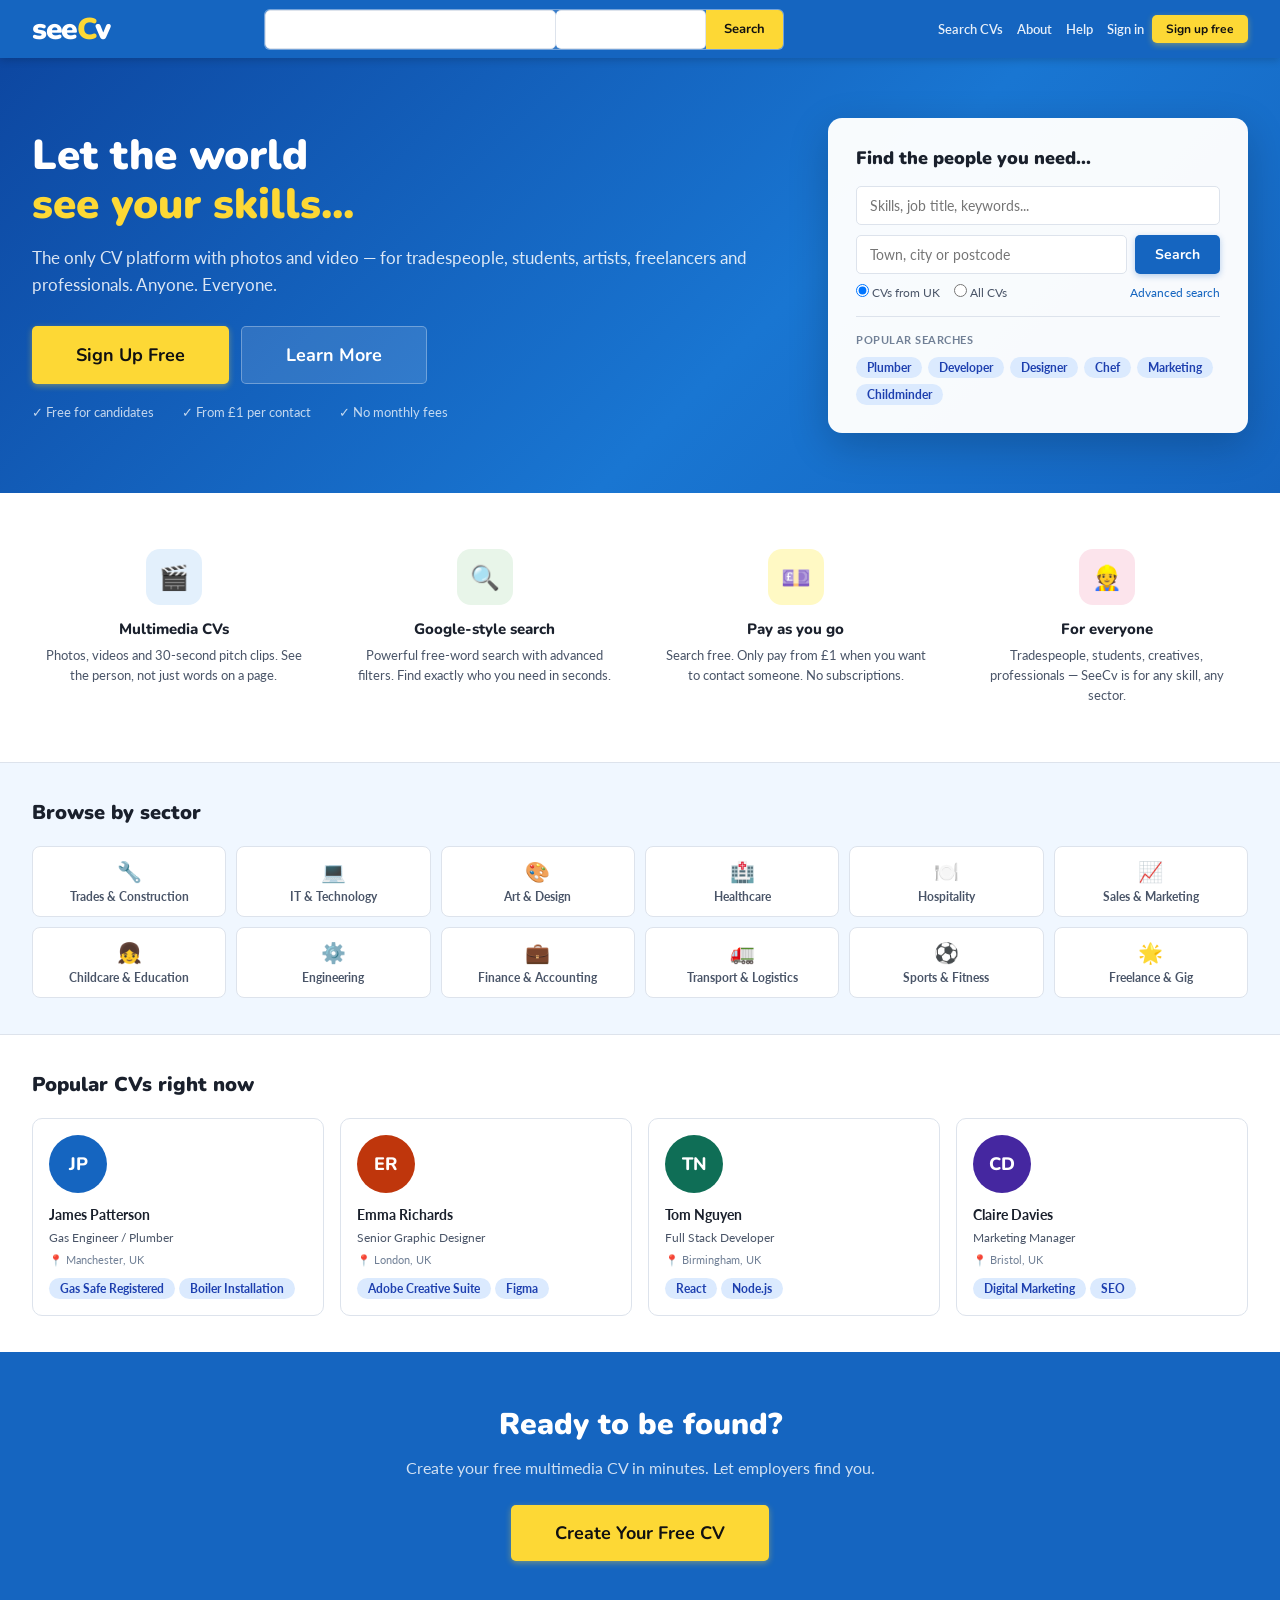
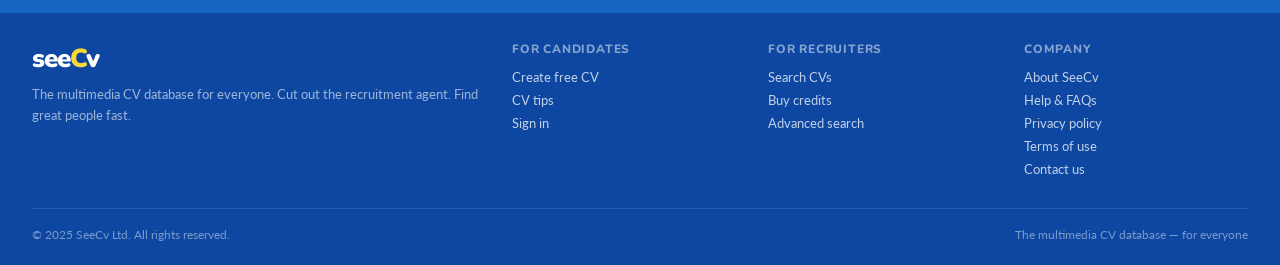
==== index.html @ 3f7c341a "Add files via upload" ====
<!DOCTYPE html>
<html lang="en">
<head>
  <meta charset="UTF-8"/>
  <meta name="viewport" content="width=device-width, initial-scale=1.0"/>
  <title>SeeCv — The Multimedia CV Database</title>
  <meta name="description" content="SeeCv — Find talent fast with the multimedia CV database for everyone. Photos, video, pay as you go. Free to search."/>
  <link rel="preconnect" href="https://fonts.googleapis.com"/>
  <link rel="preconnect" href="https://fonts.gstatic.com" crossorigin/>
  <link rel="stylesheet" href="css/style.css"/>
  <link rel="icon" type="image/svg+xml" href="data:image/svg+xml,<svg xmlns='http://www.w3.org/2000/svg' viewBox='0 0 40 40'><rect width='40' height='40' rx='8' fill='%231565c0'/><text x='5' y='30' font-size='26' font-weight='900' fill='%23fdd835' font-family='Georgia,serif'>S</text></svg>"/>
</head>
<body>

<!-- ══════════════════════ GLOBAL NAV ══════════════════════ -->
<nav class="nav">
  <div class="nav-inner">
    <a class="nav-logo" onclick="App.go('home')">see<span>C</span>v</a>

    <div class="nav-search" id="nav-search-bar">
      <input type="text" id="home-q" placeholder="Job title, skills, keywords..."/>
      <input type="text" id="home-loc" class="nav-search-loc" placeholder="Location"/>
      <button class="nav-search-btn" onclick="App.search(document.getElementById('home-q').value, document.getElementById('home-loc').value)">Search</button>
    </div>

    <div class="nav-right">
      <div class="nav-basket" id="nav-basket-wrap" onclick="App.go('basket')" style="display:none;">
        🛒 <span class="basket-pill" id="nav-basket-count">0</span>
      </div>
      <a class="nav-link" onclick="App.go('search')">Search CVs</a>
      <a class="nav-link" onclick="App.go('about')">About</a>
      <a class="nav-link" onclick="App.go('help')">Help</a>
      <div class="flex-center gap-1" id="nav-right"></div>
    </div>
  </div>
</nav>

<!-- ══════════════════════ PAGE: HOME ══════════════════════ -->
<div id="page-home" class="page">

  <!-- Hero -->
  <section class="hero-section">
    <div class="hero-inner">
      <div class="hero-text">
        <h1>Let the world<br/><span>see your skills...</span></h1>
        <p>The only CV platform with photos and video — for tradespeople, students, artists, freelancers and professionals. Anyone. Everyone.</p>
        <div class="hero-cta">
          <button class="btn btn-xl btn-yellow" onclick="App.openModal('modal-signup')">Sign Up Free</button>
          <button class="btn btn-xl btn-ghost" onclick="App.go('about')">Learn More</button>
        </div>
        <div style="margin-top:20px;display:flex;gap:28px;flex-wrap:wrap;">
          <span style="color:rgba(255,255,255,.75);font-size:13px;">✓ Free for candidates</span>
          <span style="color:rgba(255,255,255,.75);font-size:13px;">✓ From £1 per contact</span>
          <span style="color:rgba(255,255,255,.75);font-size:13px;">✓ No monthly fees</span>
        </div>
      </div>

      <div class="hero-card">
        <h2>Find the people you need...</h2>
        <div class="hero-search">
          <div class="hero-search-row">
            <input type="text" id="hero-q" placeholder="Skills, job title, keywords..."/>
          </div>
          <div class="hero-search-row">
            <input type="text" id="hero-loc" placeholder="Town, city or postcode"/>
            <button class="btn btn-blue" onclick="App.search(document.getElementById('hero-q').value,document.getElementById('hero-loc').value)" style="flex-shrink:0;">Search</button>
          </div>
          <div class="hero-search-scope">
            <label><input type="radio" name="hscope" checked/> CVs from UK</label>
            <label><input type="radio" name="hscope"/> All CVs</label>
            <span style="flex:1;text-align:right;"><a onclick="App.go('advanced')" style="font-size:12px;">Advanced search</a></span>
          </div>
        </div>
        <div style="border-top:1px solid var(--border);margin-top:16px;padding-top:14px;">
          <p style="font-size:11px;font-weight:700;text-transform:uppercase;letter-spacing:.5px;color:var(--text-3);margin-bottom:8px;">Popular searches</p>
          <div style="display:flex;flex-wrap:wrap;gap:6px;">
            <a onclick="App.search('plumber','')" class="badge badge-blue" style="cursor:pointer;">Plumber</a>
            <a onclick="App.search('developer','')" class="badge badge-blue" style="cursor:pointer;">Developer</a>
            <a onclick="App.search('designer','')" class="badge badge-blue" style="cursor:pointer;">Designer</a>
            <a onclick="App.search('chef','')" class="badge badge-blue" style="cursor:pointer;">Chef</a>
            <a onclick="App.search('marketing','')" class="badge badge-blue" style="cursor:pointer;">Marketing</a>
            <a onclick="App.search('childminder','')" class="badge badge-blue" style="cursor:pointer;">Childminder</a>
          </div>
        </div>
      </div>
    </div>
  </section>

  <!-- Features -->
  <section class="features-strip">
    <div class="container">
      <div class="features-grid">
        <div class="feature-box">
          <div class="feature-icon" style="background:#e3f0fc;">🎬</div>
          <h3>Multimedia CVs</h3>
          <p>Photos, videos and 30-second pitch clips. See the person, not just words on a page.</p>
        </div>
        <div class="feature-box">
          <div class="feature-icon" style="background:#e8f5e9;">🔍</div>
          <h3>Google-style search</h3>
          <p>Powerful free-word search with advanced filters. Find exactly who you need in seconds.</p>
        </div>
        <div class="feature-box">
          <div class="feature-icon" style="background:#fff9c4;">💷</div>
          <h3>Pay as you go</h3>
          <p>Search free. Only pay from £1 when you want to contact someone. No subscriptions.</p>
        </div>
        <div class="feature-box">
          <div class="feature-icon" style="background:#fce4ec;">👷</div>
          <h3>For everyone</h3>
          <p>Tradespeople, students, creatives, professionals — SeeCv is for any skill, any sector.</p>
        </div>
      </div>
    </div>
  </section>

  <!-- Browse by sector -->
  <section class="sectors-section">
    <div class="container">
      <h2>Browse by sector</h2>
      <div class="sectors-grid">
        <div class="sector-btn" onclick="App.search('trades construction','')"><div class="sector-icon">🔧</div>Trades &amp; Construction</div>
        <div class="sector-btn" onclick="App.search('IT tech developer','')"><div class="sector-icon">💻</div>IT &amp; Technology</div>
        <div class="sector-btn" onclick="App.search('design creative','')"><div class="sector-icon">🎨</div>Art &amp; Design</div>
        <div class="sector-btn" onclick="App.search('healthcare nurse','')"><div class="sector-icon">🏥</div>Healthcare</div>
        <div class="sector-btn" onclick="App.search('hospitality chef','')"><div class="sector-icon">🍽️</div>Hospitality</div>
        <div class="sector-btn" onclick="App.search('marketing sales','')"><div class="sector-icon">📈</div>Sales &amp; Marketing</div>
        <div class="sector-btn" onclick="App.search('childcare education','')"><div class="sector-icon">👧</div>Childcare &amp; Education</div>
        <div class="sector-btn" onclick="App.search('engineering','')"><div class="sector-icon">⚙️</div>Engineering</div>
        <div class="sector-btn" onclick="App.search('finance accounting','')"><div class="sector-icon">💼</div>Finance &amp; Accounting</div>
        <div class="sector-btn" onclick="App.search('transport logistics','')"><div class="sector-icon">🚛</div>Transport &amp; Logistics</div>
        <div class="sector-btn" onclick="App.search('sports fitness','')"><div class="sector-icon">⚽</div>Sports &amp; Fitness</div>
        <div class="sector-btn" onclick="App.search('freelance','')"><div class="sector-icon">🌟</div>Freelance &amp; Gig</div>
      </div>
    </div>
  </section>

  <!-- Popular CVs -->
  <section class="popular-section">
    <div class="container">
      <h2>Popular CVs right now</h2>
      <div class="popular-grid" id="popular-grid">
        <!-- filled by JS -->
      </div>
    </div>
  </section>

  <!-- CTA strip -->
  <div style="background:var(--blue);padding:52px 0;text-align:center;">
    <div class="container">
      <h2 style="font-family:'Nunito',sans-serif;font-size:30px;font-weight:900;color:#fff;margin-bottom:10px;">Ready to be found?</h2>
      <p style="color:rgba(255,255,255,.8);font-size:16px;margin-bottom:24px;">Create your free multimedia CV in minutes. Let employers find you.</p>
      <button class="btn btn-yellow btn-xl" onclick="App.openModal('modal-signup')">Create Your Free CV</button>
    </div>
  </div>

  <footer class="footer">
    <div class="footer-inner">
      <div class="footer-top">
        <div class="footer-brand">
          <div class="logo">see<span>C</span>v</div>
          <p>The multimedia CV database for everyone. Cut out the recruitment agent. Find great people fast.</p>
        </div>
        <div class="footer-col">
          <h4>For Candidates</h4>
          <a onclick="App.openModal('modal-signup')">Create free CV</a>
          <a onclick="App.go('help')">CV tips</a>
          <a onclick="App.openModal('modal-signin')">Sign in</a>
        </div>
        <div class="footer-col">
          <h4>For Recruiters</h4>
          <a onclick="App.go('search')">Search CVs</a>
          <a onclick="App.go('basket')">Buy credits</a>
          <a onclick="App.go('advanced')">Advanced search</a>
        </div>
        <div class="footer-col">
          <h4>Company</h4>
          <a onclick="App.go('about')">About SeeCv</a>
          <a onclick="App.go('help')">Help &amp; FAQs</a>
          <a>Privacy policy</a>
          <a>Terms of use</a>
          <a>Contact us</a>
        </div>
      </div>
      <div class="footer-bottom">
        <p>© 2025 SeeCv Ltd. All rights reserved.</p>
        <p>The multimedia CV database — for everyone</p>
      </div>
    </div>
  </footer>
</div>

<!-- ══════════════════════ PAGE: SEARCH ══════════════════════ -->
<div id="page-search" class="page">
  <!-- Sub-nav search bar -->
  <div style="background:#fff;border-bottom:1px solid var(--border);padding:14px 0;">
    <div class="container">
      <div style="display:flex;gap:10px;align-items:center;">
        <div style="display:flex;flex:1;max-width:720px;background:#fff;border:1.5px solid var(--border);border-radius:7px;overflow:hidden;">
          <input type="text" id="srch-q" placeholder="Skills, job title, keywords..." style="border:none;border-radius:0;flex:1;"/>
          <div style="width:1px;background:var(--border);align-self:stretch;margin:8px 0;"></div>
          <input type="text" id="srch-loc" placeholder="Location" style="border:none;border-radius:0;width:190px;"/>
        </div>
        <button class="btn btn-blue" onclick="App.search(document.getElementById('srch-q').value,document.getElementById('srch-loc').value)">Search</button>
        <a onclick="App.go('advanced')" class="btn btn-outline btn-sm">Advanced</a>
      </div>
      <div style="display:flex;justify-content:space-between;align-items:center;margin-top:10px;">
        <p class="text-sm text-muted" id="srch-count">Enter a search above</p>
        <div style="display:flex;align-items:center;gap:14px;font-size:12px;color:var(--text-2);">
          <label style="text-transform:none;letter-spacing:0;font-size:12px;font-weight:400;display:flex;align-items:center;gap:5px;margin:0;cursor:pointer;"><input type="radio" name="srch-scope" checked/> UK CVs</label>
          <label style="text-transform:none;letter-spacing:0;font-size:12px;font-weight:400;display:flex;align-items:center;gap:5px;margin:0;cursor:pointer;"><input type="radio" name="srch-scope"/> All CVs</label>
          <select style="font-size:12px;border:1px solid var(--border);border-radius:4px;padding:4px 8px;width:auto;">
            <option>Sort: Relevance</option><option>Sort: Most recent</option><option>Sort: Salary ↑</option>
          </select>
        </div>
      </div>
    </div>
  </div>

  <div class="results-layout">
    <!-- Results -->
    <div class="results-list" id="srch-list">
      <div style="padding:60px 0;text-align:center;color:var(--text-3);">
        <p style="font-size:42px;margin-bottom:12px;">🔍</p>
        <p style="font-size:18px;font-weight:700;margin-bottom:6px;">Search for CVs</p>
        <p>Enter keywords above to find the right person</p>
      </div>
    </div>

    <!-- Filter panel -->
    <div class="filter-panel">
      <h3>Filter results</h3>

      <div class="filter-group">
        <span class="filter-label">Availability</span>
        <label class="filter-opt"><input type="checkbox" checked/> Actively looking</label>
        <label class="filter-opt"><input type="checkbox" checked/> Open to offers</label>
      </div>

      <div class="filter-group">
        <span class="filter-label">Contract type</span>
        <label class="filter-opt"><input type="checkbox" checked/> Permanent</label>
        <label class="filter-opt"><input type="checkbox" checked/> Contract</label>
        <label class="filter-opt"><input type="checkbox"/> Freelance / Self-employed</label>
        <label class="filter-opt"><input type="checkbox"/> Temporary</label>
      </div>

      <div class="filter-group">
        <span class="filter-label">Salary range</span>
        <select style="font-size:13px;margin-bottom:6px;">
          <option>Any salary</option>
          <option>£20,000+</option><option>£30,000+</option>
          <option>£40,000+</option><option>£50,000+</option>
          <option>£60,000+</option><option>£80,000+</option>
        </select>
      </div>

      <div class="filter-group">
        <span class="filter-label">Search radius</span>
        <select style="font-size:13px;">
          <option>5 miles</option><option>10 miles</option>
          <option selected>25 miles</option><option>50 miles</option>
          <option>Nationwide</option>
        </select>
      </div>

      <div class="filter-group">
        <span class="filter-label">Sector</span>
        <label class="filter-opt"><input type="checkbox" checked/> All sectors</label>
        <label class="filter-opt"><input type="checkbox"/> Trades</label>
        <label class="filter-opt"><input type="checkbox"/> IT &amp; Tech</label>
        <label class="filter-opt"><input type="checkbox"/> Design &amp; Media</label>
        <label class="filter-opt"><input type="checkbox"/> Healthcare</label>
        <label class="filter-opt"><input type="checkbox"/> Hospitality</label>
      </div>

      <div style="background:var(--amber-light);border:1px solid #ffcc80;border-radius:8px;padding:14px;margin-top:8px;">
        <p style="font-size:12px;font-weight:800;color:var(--amber);margin-bottom:6px;">🛒 Your basket</p>
        <p class="text-xs text-muted" id="basket-mini-count">0 CVs added</p>
        <button class="btn btn-yellow btn-sm w-full mt-1" onclick="App.go('basket')">View basket</button>
      </div>

      <div style="margin-top:12px;">
        <button class="btn btn-outline btn-sm w-full" onclick="App.user?App.toast('Search saved!'):App.openModal('modal-signin')">🔖 Save this search</button>
      </div>
    </div>
  </div>

  <footer class="footer">
    <div class="footer-inner">
      <div class="footer-bottom" style="padding-top:0;border:none;">
        <p>© 2025 SeeCv Ltd</p>
        <div style="display:flex;gap:20px;">
          <a onclick="App.go('home')" style="color:rgba(255,255,255,.6);font-size:12px;">Home</a>
          <a onclick="App.go('about')" style="color:rgba(255,255,255,.6);font-size:12px;">About</a>
          <a style="color:rgba(255,255,255,.6);font-size:12px;">Privacy</a>
          <a onclick="App.go('help')" style="color:rgba(255,255,255,.6);font-size:12px;">Help</a>
        </div>
      </div>
    </div>
  </footer>
</div>

<!-- ══════════════════════ PAGE: CANDIDATE PROFILE ══════════════════════ -->
<div id="page-profile" class="page">

  <!-- Profile sub-nav -->
  <div style="background:#fff;border-bottom:1px solid var(--border);padding:10px 0;">
    <div class="container" style="display:flex;justify-content:space-between;align-items:center;">
      <div style="display:flex;align-items:center;gap:16px;">
        <a onclick="App.go('search')" style="font-size:13px;font-weight:700;color:var(--blue);">← Back to results</a>
        <span style="color:var(--border);">|</span>
        <span style="font-size:12px;color:var(--text-3);" id="prof-breadcrumb">Candidate profile</span>
      </div>
      <div style="display:flex;gap:8px;">
        <button class="btn btn-outline btn-sm" onclick="App.addToBasket(App.currentCandidate?.id)">🛒 Add to basket</button>
        <button class="btn btn-yellow btn-sm" onclick="App.buyNow(App.currentCandidate?.id)">⚡ Buy contact — £1</button>
        <button class="btn btn-outline btn-sm" onclick="App.toast('Profile link copied to clipboard!')">Share</button>
      </div>
    </div>
  </div>

  <div class="profile-layout">
    <!-- Left panel -->
    <div class="profile-left">
      <div style="text-align:center;margin-bottom:20px;">
        <div class="avatar av-xl" id="prof-avatar-bg" style="margin:0 auto 14px;background:#1565c0;"><span id="prof-initials">JP</span></div>
        <h2 style="font-size:17px;font-weight:900;" id="prof-name">Name</h2>
        <p class="text-sm text-muted" style="margin:4px 0;" id="prof-location">Location</p>
        <span class="badge badge-green" id="prof-status" style="margin-top:6px;">Actively looking</span>
      </div>

      <div style="background:var(--bg);border-radius:8px;padding:12px;margin-bottom:16px;">
        <div class="flex-between mb-1">
          <span style="font-size:12px;font-weight:700;color:var(--text-2);">Profile</span>
          <span style="font-size:12px;font-weight:700;color:var(--blue);" id="prof-pct">85%</span>
        </div>
        <div class="progress progress-sm"><div class="progress-bar" id="prof-progress" style="width:85%;"></div></div>
      </div>

      <div style="border-top:1px solid var(--border);padding-top:14px;margin-bottom:16px;">
        <p style="font-size:11px;font-weight:800;text-transform:uppercase;letter-spacing:.5px;color:var(--text-3);margin-bottom:8px;">Key details</p>
        <div style="display:flex;flex-direction:column;gap:6px;font-size:13px;">
          <span id="prof-notice">Notice: 1 week</span>
          <span id="prof-salary">Salary: £38k+</span>
          <span id="prof-type">Type: Permanent</span>
        </div>
      </div>

      <div style="border-top:1px solid var(--border);padding-top:14px;margin-bottom:16px;">
        <p style="font-size:11px;font-weight:800;text-transform:uppercase;letter-spacing:.5px;color:var(--text-3);margin-bottom:8px;">Photos</p>
        <div style="display:grid;grid-template-columns:1fr 1fr 1fr;gap:5px;margin-bottom:12px;">
          <div style="aspect-ratio:1;background:#1565c0;border-radius:6px;opacity:.65;cursor:pointer;" onclick="App.toast('Purchase CV to unlock full media')"></div>
          <div style="aspect-ratio:1;background:#2e7d32;border-radius:6px;opacity:.65;cursor:pointer;" onclick="App.toast('Purchase CV to unlock full media')"></div>
          <div style="aspect-ratio:1;background:#6a1b9a;border-radius:6px;opacity:.65;cursor:pointer;" onclick="App.toast('Purchase CV to unlock full media')"></div>
        </div>
        <p style="font-size:11px;font-weight:800;text-transform:uppercase;letter-spacing:.5px;color:var(--text-3);margin-bottom:8px;">Video</p>
        <div style="background:var(--bg);border:1px dashed var(--border);border-radius:8px;padding:14px;text-align:center;cursor:pointer;" onclick="App.buyNow(App.currentCandidate?.id)">
          <div style="font-size:28px;margin-bottom:4px;">▶</div>
          <p style="font-size:12px;font-weight:700;">30-sec pitch video</p>
          <p style="font-size:11px;color:var(--text-3);">Unlock with purchase</p>
        </div>
      </div>

      <div style="border-top:1px solid var(--border);padding-top:14px;">
        <button class="btn btn-outline btn-sm w-full mb-1" onclick="App.saveCV(App.currentCandidate?.id)">🔖 Save CV</button>
        <button class="btn btn-outline btn-sm w-full" onclick="App.toast('Download available after purchase')">⬇ Download PDF</button>
      </div>
    </div>

    <!-- Right panel -->
    <div class="profile-right">
      <div class="tabs">
        <button class="tab-btn active" data-tab="cv" onclick="App.switchProfileTab('cv')">CV Profile</button>
        <button class="tab-btn" data-tab="media" onclick="App.switchProfileTab('media')">Media &amp; Gallery</button>
        <button class="tab-btn" data-tab="message" onclick="App.switchProfileTab('message')">Message</button>
      </div>

      <!-- CV Tab -->
      <div id="ptab-cv" class="tab-panel active">

        <!-- Locked / unlocked contact -->
        <div id="prof-unlocked-wrap" style="display:none;" class="contact-unlocked mb-3">
          <p style="font-weight:800;color:var(--green);margin-bottom:10px;">✓ Contact details unlocked</p>
          <div style="display:grid;grid-template-columns:1fr 1fr;gap:10px;">
            <div><p style="font-size:11px;font-weight:700;color:var(--text-3);text-transform:uppercase;margin-bottom:2px;">Phone</p><p class="bold text-sm" id="prof-phone-val"></p></div>
            <div><p style="font-size:11px;font-weight:700;color:var(--text-3);text-transform:uppercase;margin-bottom:2px;">Email</p><p class="bold text-sm" id="prof-email-val"></p></div>
          </div>
          <button class="btn btn-blue btn-sm mt-2" onclick="App.switchProfileTab('message');document.querySelector('[data-tab=message]').classList.add('active')">Send message</button>
        </div>

        <div class="profile-section">
          <h3>Personal Profile</h3>
          <p class="text-sm" style="line-height:1.75;" id="prof-profile"></p>
        </div>
        <div class="profile-section">
          <h3>Key Skills</h3>
          <div id="prof-skills"></div>
        </div>
        <div class="profile-section">
          <h3>Experience</h3>
          <div id="prof-experience"></div>
        </div>
        <div class="profile-section">
          <h3>Qualifications</h3>
          <p class="text-sm" id="prof-quals"></p>
        </div>
        <div class="profile-section">
          <h3>Hobbies &amp; Interests</h3>
          <p class="text-sm" id="prof-hobbies"></p>
        </div>
        <div class="profile-section">
          <h3>Ideal Job &amp; Future Goals</h3>
          <p class="text-sm" id="prof-ideal"></p>
        </div>

        <div id="prof-buy-wrap">
          <div class="contact-locked">
            <p style="font-weight:800;color:var(--amber);margin-bottom:8px;">🔒 Contact details hidden</p>
            <p class="text-sm text-muted mb-2">Purchase this CV for just £1 to unlock the phone number, email address and direct messaging.</p>
            <div style="display:flex;gap:10px;flex-wrap:wrap;">
              <button class="btn btn-yellow" onclick="App.buyNow(App.currentCandidate?.id)">⚡ Unlock contact — £1</button>
              <button class="btn btn-outline btn-sm" onclick="App.addToBasket(App.currentCandidate?.id)">Add to basket</button>
            </div>
            <p class="text-xs text-muted" style="margin-top:8px;">✓ Money-back guarantee &nbsp;·&nbsp; ✓ Secure checkout</p>
          </div>
        </div>
      </div>

      <!-- Media Tab -->
      <div id="ptab-media" class="tab-panel">
        <h3 class="section-title">Photos</h3>
        <div class="media-gallery mb-3">
          <div class="media-thumb" onclick="App.toast('Purchase CV to view full resolution images')">
            <div class="media-thumb-inner" style="background:#1565c0;color:#fff;font-size:13px;">📸 Work photo</div>
          </div>
          <div class="media-thumb" onclick="App.toast('Purchase CV to view full resolution images')">
            <div class="media-thumb-inner" style="background:#2e7d32;color:#fff;font-size:13px;">📸 On site</div>
          </div>
          <div class="media-thumb" onclick="App.toast('Purchase CV to view full resolution images')">
            <div class="media-thumb-inner" style="background:#6a1b9a;color:#fff;font-size:13px;">📸 Portfolio</div>
          </div>
          <div class="media-thumb" onclick="App.buyNow(App.currentCandidate?.id)" style="border:2px dashed var(--border);">
            <div class="media-thumb-inner" style="color:var(--text-3);font-size:13px;flex-direction:column;gap:4px;"><span style="font-size:24px;">🔒</span>+4 more</div>
          </div>
        </div>
        <h3 class="section-title">Video</h3>
        <div class="media-video-card" onclick="App.buyNow(App.currentCandidate?.id)" style="cursor:pointer;">
          <div style="font-size:52px;margin-bottom:10px;">🎬</div>
          <p style="font-weight:800;font-size:16px;margin-bottom:6px;">30-Second Pitch Video</p>
          <p class="text-sm text-muted mb-3">This candidate has recorded a 30-second introduction video. Purchase the CV to watch it.</p>
          <button class="btn btn-yellow">Unlock video — £1</button>
        </div>
      </div>

      <!-- Message Tab -->
      <div id="ptab-message" class="tab-panel">
        <div class="msg-list" id="prof-thread">
          <div style="text-align:center;margin:auto;color:var(--text-3);">
            <p style="font-size:32px;margin-bottom:8px;">💬</p>
            <p style="font-weight:700;">Purchase this CV to start messaging</p>
            <p class="text-sm">Messages are delivered to the candidate's email and SeeCv account.</p>
            <button class="btn btn-yellow btn-sm mt-2" onclick="App.buyNow(App.currentCandidate?.id)">Unlock messaging — £1</button>
          </div>
        </div>
        <div class="msg-input-row">
          <input type="text" id="prof-msg-inp" placeholder="Type your message..."/>
          <button class="btn btn-blue" onclick="App.sendMessage('prof-msg-inp','prof-thread')">Send</button>
        </div>
        <p class="text-xs text-muted mt-1">Messages are only available after purchasing this CV</p>
      </div>
    </div>
  </div>
</div>

<!-- ══════════════════════ PAGE: BASKET ══════════════════════ -->
<div id="page-basket" class="page" style="background:var(--bg);min-height:100vh;padding-bottom:48px;">
  <div class="basket-page">
    <div class="checkout-flow">
      <span class="checkout-step active">1. Basket</span>
      <span class="checkout-arrow">→</span>
      <span class="checkout-step">2. Billing details</span>
      <span class="checkout-arrow">→</span>
      <span class="checkout-step">3. Confirm &amp; pay</span>
      <span class="checkout-arrow">→</span>
      <span class="checkout-step">4. Done</span>
    </div>

    <div style="display:grid;grid-template-columns:1fr 340px;gap:24px;align-items:start;">
      <div>
        <div class="card mb-2">
          <h2 style="font-size:18px;font-weight:900;margin-bottom:16px;">Your basket</h2>
          <div id="basket-list"></div>
        </div>

        <div class="card">
          <h2 style="font-size:18px;font-weight:900;margin-bottom:6px;">Buy credits</h2>
          <p class="text-sm text-muted mb-3">Credits never expire. Buy in bulk for better value.</p>
          <div class="credit-pack selected" onclick="selectPack(this)">
            <input type="radio" name="pack" checked/>
            <div class="credit-info"><div class="credit-name">10 CVs</div><div class="credit-per">£3.00 per CV contact</div></div>
            <div class="credit-price">£30</div>
          </div>
          <div class="credit-pack" onclick="selectPack(this)">
            <input type="radio" name="pack"/>
            <div class="credit-info"><div class="credit-name">25 CVs</div><div class="credit-per">£2.00 per CV contact — save 33%</div></div>
            <div class="credit-price">£50</div>
          </div>
          <div class="credit-pack" onclick="selectPack(this)">
            <input type="radio" name="pack"/>
            <div class="credit-info"><div class="credit-name">50 CVs</div><div class="credit-per">£1.60 per CV contact — save 47%</div></div>
            <div class="credit-price">£80</div>
          </div>
          <div class="credit-pack" onclick="selectPack(this)">
            <input type="radio" name="pack"/>
            <div class="credit-info"><div class="credit-name">100 CVs</div><div class="credit-per">£1.30 per CV contact — save 57%</div></div>
            <div class="credit-price">£130</div>
          </div>
        </div>
      </div>

      <!-- Order summary -->
      <div>
        <div class="card" style="position:sticky;top:calc(var(--nav-h) + 16px);">
          <h3 style="font-weight:800;margin-bottom:14px;">Order summary</h3>
          <div class="flex-between text-sm mb-1"><span>CVs in basket</span><span id="basket-total-cvs" class="bold">0 CVs</span></div>
          <div class="flex-between text-sm mb-1"><span>Credit pack</span><span class="bold">10 credits</span></div>
          <div class="divider" style="margin:10px 0;"></div>
          <div class="flex-between mb-2"><span style="font-size:16px;font-weight:800;">Total</span><span style="font-size:22px;font-weight:900;color:var(--blue);">£30</span></div>
          <button class="btn btn-yellow btn-lg w-full mb-2" onclick="App.completePurchase()">Continue to checkout →</button>
          <p class="text-xs text-muted text-center mb-1">✓ Secure checkout (Stripe / PayPal)</p>
          <p class="text-xs text-muted text-center">✓ Money-back guarantee</p>
          <div style="border-top:1px solid var(--border);padding-top:12px;margin-top:12px;display:flex;justify-content:center;gap:10px;">
            <span style="font-size:20px;" title="Visa">💳</span>
            <span style="font-size:20px;" title="Mastercard">💳</span>
            <span style="font-size:20px;" title="PayPal">🅿</span>
          </div>
        </div>
        <p style="text-align:center;margin-top:10px;"><a onclick="App.go('search')" style="font-size:13px;">← Continue searching</a></p>
      </div>
    </div>
  </div>
</div>

<!-- ══════════════════════ PAGE: RECRUITER ACCOUNT ══════════════════════ -->
<div id="page-recruiter" class="page">
  <div class="app-layout">
    <div class="sidebar">
      <div class="sidebar-user">
        <div class="avatar av-sm" id="rec-av">AT</div>
        <div>
          <p style="font-size:13px;font-weight:800;" id="rec-name">Recruiter</p>
          <p class="text-xs text-muted" id="rec-email">recruiter@email.com</p>
        </div>
      </div>
      <div class="sidebar-section">Account</div>
      <a class="sidebar-item active rec-tab-btn" data-tab="overview" onclick="App.switchRecTab('overview')"><span class="icon">📊</span> Overview</a>
      <a class="sidebar-item rec-tab-btn" data-tab="bought" onclick="App.switchRecTab('bought')"><span class="icon">📄</span> Purchased CVs</a>
      <a class="sidebar-item rec-tab-btn" data-tab="saved" onclick="App.switchRecTab('saved')"><span class="icon">🔖</span> Saved CVs</a>
      <a class="sidebar-item rec-tab-btn" data-tab="searches" onclick="App.switchRecTab('searches')"><span class="icon">🔍</span> Saved searches</a>
      <a class="sidebar-item rec-tab-btn" data-tab="messages" onclick="App.switchRecTab('messages')"><span class="icon">💬</span> Messages</a>
      <div class="sidebar-section">Settings</div>
      <a class="sidebar-item rec-tab-btn" data-tab="account" onclick="App.switchRecTab('account')"><span class="icon">⚙</span> Account settings</a>
      <div class="divider"></div>
      <a class="sidebar-item" onclick="App.go('search')"><span class="icon">🔍</span> Search CVs</a>
      <a class="sidebar-item" onclick="App.go('basket')"><span class="icon">🛒</span> Buy credits</a>
    </div>

    <div class="main-panel">

      <!-- OVERVIEW -->
      <div id="rec-panel-overview" class="rec-panel">
        <div class="flex-between mb-3">
          <h1 style="font-size:22px;font-weight:900;">Account overview</h1>
          <button class="btn btn-blue btn-sm" onclick="App.go('search')">Search CVs →</button>
        </div>
        <div class="stats-row">
          <div class="stat-box"><div class="stat-num" id="rstat-credits">0</div><div class="stat-label">Credits remaining</div></div>
          <div class="stat-box"><div class="stat-num" id="rstat-bought">0</div><div class="stat-label">CVs purchased</div></div>
          <div class="stat-box"><div class="stat-num" id="rstat-saved">0</div><div class="stat-label">CVs saved</div></div>
          <div class="stat-box"><div class="stat-num" id="rstat-searches">0</div><div class="stat-label">Saved searches</div></div>
        </div>
        <div class="notif notif-info mb-2">💡 <span><strong>Tip:</strong> Search is always 100% free. Only pay when you find a CV you want to contact — from just £1.</span></div>

        <h2 class="section-title">Saved searches</h2>
        <div id="rec-searches-list" class="mb-3"></div>

        <h2 class="section-title">Saved CVs</h2>
        <div id="rec-saved-list" class="mb-3"></div>

        <h2 class="section-title">Recent notifications</h2>
        <div class="notif notif-success">✓ <span>New CV matching your search "plumber Manchester" — <a onclick="App.go('search')">View now</a></span></div>
      </div>

      <!-- PURCHASED CVs -->
      <div id="rec-panel-bought" class="rec-panel" style="display:none;">
        <h1 style="font-size:22px;font-weight:900;margin-bottom:6px;">Purchased CVs</h1>
        <p class="text-muted text-sm mb-3">You have full contact access to these candidates.</p>
        <div id="rec-bought-list"></div>
      </div>

      <!-- SAVED CVs -->
      <div id="rec-panel-saved" class="rec-panel" style="display:none;">
        <h1 style="font-size:22px;font-weight:900;margin-bottom:6px;">Saved CVs</h1>
        <p class="text-muted text-sm mb-3">Shortlisted candidates. Purchase to unlock contact details.</p>
        <div id="rec-saved-list-2"></div>
      </div>

      <!-- SAVED SEARCHES -->
      <div id="rec-panel-searches" class="rec-panel" style="display:none;">
        <div class="flex-between mb-3">
          <h1 style="font-size:22px;font-weight:900;">Saved searches &amp; alerts</h1>
          <button class="btn btn-blue btn-sm" onclick="App.go('search')">New search</button>
        </div>
        <div id="rec-searches-list-2"></div>
        <div class="notif notif-info mt-2">💡 <span>Set email alerts on any saved search to be notified when new matching CVs are added.</span></div>
      </div>

      <!-- MESSAGES -->
      <div id="rec-panel-messages" class="rec-panel" style="display:none;">
        <h1 style="font-size:22px;font-weight:900;margin-bottom:20px;">Messages</h1>
        <div style="display:grid;grid-template-columns:220px 1fr;gap:0;border:1px solid var(--border);border-radius:10px;overflow:hidden;min-height:400px;">
          <div style="background:var(--bg);border-right:1px solid var(--border);padding:12px;">
            <p style="font-size:11px;font-weight:800;text-transform:uppercase;letter-spacing:.5px;color:var(--text-3);margin-bottom:10px;">Conversations</p>
            <div style="background:#fff;border:1px solid var(--border);border-radius:8px;padding:10px;cursor:pointer;margin-bottom:6px;">
              <p style="font-size:13px;font-weight:700;">James Patterson</p>
              <p class="text-xs text-muted">Can I arrange a quick call?</p>
              <p class="text-xs text-muted" style="margin-top:2px;">12 hrs ago</p>
            </div>
          </div>
          <div style="display:flex;flex-direction:column;padding:16px;">
            <div style="flex:1;display:flex;flex-direction:column;">
              <p style="font-size:13px;font-weight:700;margin-bottom:14px;padding-bottom:10px;border-bottom:1px solid var(--border);">💬 James Patterson — Gas Engineer</p>
              <div class="msg-list" id="rec-thread" style="flex:1;">
                <div><div class="msg-bubble me">Hi James, we have a great opportunity for a Gas Safe engineer in Trafford. Permanent role, £40k. Would you be interested?</div><div class="msg-time right">You · 2 days ago</div></div>
                <div><div class="msg-bubble them">Thanks for reaching out! I'd love to hear more. What's the start date and salary range?</div><div class="msg-time">James · 1 day ago</div></div>
                <div><div class="msg-bubble me">Offering £40k–£44k depending on experience. Start ASAP. Can I arrange a quick call?</div><div class="msg-time right">You · 12 hrs ago</div></div>
              </div>
            </div>
            <div class="msg-input-row mt-2">
              <input type="text" id="rec-msg-inp" placeholder="Type a message..."/>
              <button class="btn btn-blue" onclick="App.sendMessage('rec-msg-inp','rec-thread')">Send</button>
            </div>
          </div>
        </div>
      </div>

      <!-- ACCOUNT SETTINGS -->
      <div id="rec-panel-account" class="rec-panel" style="display:none;">
        <h1 style="font-size:22px;font-weight:900;margin-bottom:24px;">Account settings</h1>

        <div class="card mb-3">
          <h2 style="font-size:16px;font-weight:800;margin-bottom:16px;">Personal details</h2>
          <div class="form-row">
            <div class="form-group"><label>First name</label><input type="text" id="acc-firstname"/></div>
            <div class="form-group"><label>Last name</label><input type="text" id="acc-lastname"/></div>
          </div>
          <div class="form-row">
            <div class="form-group"><label>Email address</label><input type="email" id="acc-email-field"/></div>
            <div class="form-group"><label>Company name</label><input type="text" placeholder="Your company"/></div>
          </div>
          <div class="form-row">
            <div class="form-group"><label>Phone</label><input type="tel" placeholder="+44"/></div>
            <div class="form-group"><label>Job title</label><input type="text" placeholder="e.g. Talent Acquisition Manager"/></div>
          </div>
          <button class="btn btn-blue" onclick="App.toast('✓ Changes saved successfully')">Save changes</button>
        </div>

        <div class="card mb-3">
          <h2 style="font-size:16px;font-weight:800;margin-bottom:12px;">Credits &amp; billing</h2>
          <div style="display:flex;align-items:center;gap:16px;padding:14px;background:var(--bg);border-radius:8px;margin-bottom:14px;">
            <span style="font-size:36px;font-weight:900;color:var(--blue);" id="rec-credits">50</span>
            <div><p class="bold">Credits remaining</p><p class="text-sm text-muted">Each credit unlocks one candidate's contact details</p></div>
          </div>
          <button class="btn btn-yellow" onclick="App.go('basket')">Buy more credits</button>
        </div>

        <div class="card mb-3">
          <h2 style="font-size:16px;font-weight:800;margin-bottom:12px;">Email preferences</h2>
          <label style="text-transform:none;letter-spacing:0;display:flex;align-items:center;gap:10px;margin-bottom:10px;cursor:pointer;font-size:13px;font-weight:400;"><input type="checkbox" checked/> Monthly digest of new CVs matching my searches</label>
          <label style="text-transform:none;letter-spacing:0;display:flex;align-items:center;gap:10px;margin-bottom:10px;cursor:pointer;font-size:13px;font-weight:400;"><input type="checkbox" checked/> Instant alerts when new CVs match saved searches</label>
          <label style="text-transform:none;letter-spacing:0;display:flex;align-items:center;gap:10px;cursor:pointer;font-size:13px;font-weight:400;"><input type="checkbox"/> Weekly summary email</label>
          <button class="btn btn-outline btn-sm mt-2" onclick="App.toast('✓ Preferences saved')">Save preferences</button>
        </div>

        <div class="card" style="border-color:#ffcdd2;">
          <h2 style="font-size:16px;font-weight:800;color:var(--red);margin-bottom:10px;">Danger zone</h2>
          <div style="display:flex;gap:10px;">
            <button class="btn btn-red btn-sm" onclick="App.logout()">Sign out</button>
            <button class="btn btn-red btn-sm" onclick="App.toast('Please contact support to delete your account')">Delete account</button>
          </div>
        </div>
      </div>

    </div>
  </div>
</div>

<!-- ══════════════════════ PAGE: CANDIDATE ACCOUNT ══════════════════════ -->
<div id="page-candidate" class="page">
  <div class="app-layout">
    <div class="sidebar">
      <div class="sidebar-user">
        <div class="avatar av-sm" id="cand-av" style="background:#2e7d32;">ME</div>
        <div>
          <p style="font-size:13px;font-weight:800;" id="cand-name">Candidate</p>
          <p class="text-xs text-muted">Candidate account</p>
        </div>
      </div>
      <div class="sidebar-section">My CVs</div>
      <a class="sidebar-item active cand-tab-btn" data-tab="mycvs" onclick="App.switchCandTab('mycvs')"><span class="icon">📄</span> My CVs</a>
      <a class="sidebar-item cand-tab-btn" data-tab="messages" onclick="App.switchCandTab('messages')"><span class="icon">💬</span> Messages</a>
      <div class="sidebar-section">Account</div>
      <a class="sidebar-item cand-tab-btn" data-tab="settings" onclick="App.switchCandTab('settings')"><span class="icon">⚙</span> Settings &amp; Privacy</a>
      <div class="divider"></div>
      <a class="sidebar-item" onclick="App.go('search')"><span class="icon">👁</span> Preview in search</a>
    </div>

    <div class="main-panel">

      <!-- MY CVs -->
      <div id="cand-panel-mycvs" class="cand-panel">
        <div class="flex-between mb-2">
          <h1 style="font-size:22px;font-weight:900;">My CVs</h1>
          <button class="btn btn-blue btn-sm" onclick="App.toast('You can create up to 5 CV profiles')">+ Create new CV</button>
        </div>
        <div class="cv-pill-tabs mb-3">
          <div class="cv-pill active">CV 1: Main profile</div>
          <div class="cv-pill">CV 2: Alternative</div>
          <div class="cv-pill cv-pill-add">+ Add CV</div>
        </div>

        <div class="notif notif-info mb-2">
          💡 <span><strong>85% complete.</strong> Add a 30-second pitch video to boost your ranking in search results!</span>
        </div>

        <div class="card mb-3">
          <div class="flex-between mb-2">
            <h2 style="font-size:16px;font-weight:800;">Profile completion</h2>
            <span class="badge badge-green">85%</span>
          </div>
          <div class="progress progress-md mb-2"><div class="progress-bar" style="width:85%;"></div></div>
          <div style="display:grid;grid-template-columns:repeat(3,1fr);gap:8px;margin-top:10px;">
            <div style="text-align:center;padding:8px;background:var(--green-light);border-radius:6px;font-size:12px;font-weight:700;color:var(--green);">✓ Profile text</div>
            <div style="text-align:center;padding:8px;background:var(--green-light);border-radius:6px;font-size:12px;font-weight:700;color:var(--green);">✓ Key skills</div>
            <div style="text-align:center;padding:8px;background:var(--green-light);border-radius:6px;font-size:12px;font-weight:700;color:var(--green);">✓ Experience</div>
            <div style="text-align:center;padding:8px;background:var(--green-light);border-radius:6px;font-size:12px;font-weight:700;color:var(--green);">✓ Photo</div>
            <div style="text-align:center;padding:8px;background:var(--amber-light);border-radius:6px;font-size:12px;font-weight:700;color:var(--amber);">⚠ Video missing</div>
            <div style="text-align:center;padding:8px;background:var(--amber-light);border-radius:6px;font-size:12px;font-weight:700;color:var(--amber);">⚠ Quals missing</div>
          </div>
        </div>

        <div class="card mb-3">
          <h2 style="font-size:16px;font-weight:800;margin-bottom:18px;">Edit CV</h2>

          <div class="form-group">
            <label>Job title(s) — shown in search results</label>
            <input type="text" value="Gas Engineer, Plumber"/>
            <p class="text-xs text-muted mt-1">Separate multiple titles with a comma</p>
          </div>
          <div class="form-group">
            <label>What are you doing now?</label>
            <input type="text" value="Currently working as a senior gas engineer in Manchester"/>
          </div>
          <div class="form-group">
            <label>Personal profile</label>
            <textarea>Reliable, qualified Gas Safe engineer with 12 years' residential and commercial experience across Greater Manchester. Fast worker, great communicator, always punctual.</textarea>
          </div>
          <div class="form-group">
            <label>Key skills (comma separated)</label>
            <input type="text" value="Gas Safe Registered, Boiler Installation, Central Heating, Bathroom Fitting, Underfloor Heating"/>
          </div>
          <div class="form-row">
            <div class="form-group">
              <label>Location (town / city)</label>
              <input type="text" value="Manchester"/>
            </div>
            <div class="form-group">
              <label>Notice period</label>
              <input type="text" value="1 week"/>
            </div>
          </div>
          <div class="form-row">
            <div class="form-group">
              <label>Salary expectation</label>
              <input type="text" value="£38,000+"/>
            </div>
            <div class="form-group">
              <label>Contract type preference</label>
              <select><option>Permanent</option><option>Contract</option><option>Either</option></select>
            </div>
          </div>
          <div class="form-group">
            <label>Ideal job &amp; future goals</label>
            <textarea>Looking for a permanent senior plumber or gas engineer role in Greater Manchester. Open to long-term contract with good rates.</textarea>
          </div>
          <div class="form-group">
            <label>Hobbies &amp; interests</label>
            <input type="text" value="Five-a-side football, DIY, cycling"/>
          </div>
          <div class="form-group">
            <label>Availability status</label>
            <select>
              <option>Actively looking — show in search</option>
              <option>In work but open to offers</option>
              <option>Hidden — not showing in search</option>
            </select>
          </div>

          <div style="display:flex;gap:10px;flex-wrap:wrap;margin-top:6px;">
            <button class="btn btn-blue" onclick="App.toast('✓ CV saved successfully')">Save changes</button>
            <button class="btn btn-outline" onclick="App.go('profile') || App.openProfile(1)">Preview my CV</button>
          </div>
        </div>

        <div class="card mb-3">
          <h2 style="font-size:16px;font-weight:800;margin-bottom:10px;">Upload existing CV</h2>
          <p class="text-sm text-muted mb-2">Upload a Word or PDF CV and we'll automatically extract the details into the right fields.</p>
          <div style="border:2px dashed var(--border);border-radius:8px;padding:28px;text-align:center;cursor:pointer;" onclick="App.toast('File upload coming in the next version!')">
            <p style="font-size:32px;margin-bottom:8px;">📎</p>
            <p class="bold">Click to upload or drag and drop</p>
            <p class="text-xs text-muted">Supports PDF, Word (.docx), and plain text</p>
          </div>
        </div>

        <div class="card">
          <h2 style="font-size:16px;font-weight:800;margin-bottom:10px;">Media &amp; photos</h2>
          <p class="text-sm text-muted mb-3">Add photos and a video to make your profile stand out.</p>
          <div style="display:grid;grid-template-columns:repeat(4,1fr);gap:10px;margin-bottom:12px;">
            <div style="aspect-ratio:1;background:#1565c0;border-radius:8px;opacity:.65;"></div>
            <div style="aspect-ratio:1;background:#2e7d32;border-radius:8px;opacity:.65;"></div>
            <div style="aspect-ratio:1;border:2px dashed var(--border);border-radius:8px;display:flex;align-items:center;justify-content:center;cursor:pointer;font-size:24px;color:var(--text-3);" onclick="App.toast('Photo upload coming soon!')">+</div>
            <div style="aspect-ratio:1;border:2px dashed var(--border);border-radius:8px;display:flex;align-items:center;justify-content:center;cursor:pointer;font-size:24px;color:var(--text-3);" onclick="App.toast('Photo upload coming soon!')">+</div>
          </div>
          <button class="btn btn-outline btn-sm" onclick="App.toast('Video recording coming soon!')">🎬 Record 30-second pitch video</button>
        </div>
      </div>

      <!-- MESSAGES -->
      <div id="cand-panel-messages" class="cand-panel" style="display:none;">
        <h1 style="font-size:22px;font-weight:900;margin-bottom:20px;">Messages</h1>
        <div class="notif notif-info mb-2">📧 <span>You have <strong>1 new message</strong> from ABC Recruitment Ltd.</span></div>
        <div style="display:grid;grid-template-columns:220px 1fr;gap:0;border:1px solid var(--border);border-radius:10px;overflow:hidden;min-height:380px;">
          <div style="background:var(--bg);border-right:1px solid var(--border);padding:12px;">
            <p style="font-size:11px;font-weight:800;text-transform:uppercase;letter-spacing:.5px;color:var(--text-3);margin-bottom:10px;">Inbox</p>
            <div style="background:#fff;border:1.5px solid var(--blue);border-radius:8px;padding:10px;cursor:pointer;margin-bottom:6px;">
              <p style="font-size:13px;font-weight:700;">ABC Recruitment</p>
              <p class="text-xs text-muted">Can I arrange a call?</p>
              <p class="text-xs" style="color:var(--blue);margin-top:2px;">● New</p>
            </div>
          </div>
          <div style="display:flex;flex-direction:column;padding:16px;">
            <p style="font-size:13px;font-weight:700;margin-bottom:14px;padding-bottom:10px;border-bottom:1px solid var(--border);">ABC Recruitment Ltd — Gas Engineer opportunity</p>
            <div class="msg-list" id="cand-thread" style="flex:1;">
              <div><div class="msg-bubble them">Hi, we have a great opportunity for a Gas Safe engineer in Trafford. Permanent role, £40k. Would you be interested?</div><div class="msg-time">ABC Recruitment · 2 days ago</div></div>
              <div><div class="msg-bubble me">Thanks for reaching out! Yes, I'd love to hear more. What's the start date?</div><div class="msg-time right">You · 1 day ago</div></div>
              <div><div class="msg-bubble them">Start ASAP. Can I arrange a quick 10-minute call?</div><div class="msg-time">ABC Recruitment · 12 hrs ago</div></div>
            </div>
            <div class="msg-input-row mt-2">
              <input type="text" id="cand-msg-inp" placeholder="Type a reply..."/>
              <button class="btn btn-blue" onclick="App.sendMessage('cand-msg-inp','cand-thread')">Send</button>
            </div>
          </div>
        </div>
      </div>

      <!-- SETTINGS -->
      <div id="cand-panel-settings" class="cand-panel" style="display:none;">
        <h1 style="font-size:22px;font-weight:900;margin-bottom:24px;">Settings &amp; Privacy</h1>

        <div class="card mb-3">
          <h2 style="font-size:16px;font-weight:800;margin-bottom:16px;">Contact details</h2>
          <p class="text-sm text-muted mb-2">These are hidden from your public profile. Only recruiters who purchase your CV can see them.</p>
          <div class="form-row">
            <div class="form-group"><label>Email</label><input type="email" placeholder="your@email.com"/></div>
            <div class="form-group"><label>Phone number</label><input type="tel" placeholder="07..."/></div>
          </div>
          <button class="btn btn-blue btn-sm" onclick="App.toast('✓ Contact details saved')">Save</button>
        </div>

        <div class="card mb-3">
          <h2 style="font-size:16px;font-weight:800;margin-bottom:14px;">Privacy &amp; visibility</h2>
          <label style="text-transform:none;letter-spacing:0;display:flex;align-items:center;gap:10px;margin-bottom:12px;cursor:pointer;font-size:14px;font-weight:400;"><input type="checkbox" checked/> Show my CV in search results</label>
          <label style="text-transform:none;letter-spacing:0;display:flex;align-items:center;gap:10px;margin-bottom:12px;cursor:pointer;font-size:14px;font-weight:400;"><input type="checkbox" checked/> Allow recruiters to message me</label>
          <label style="text-transform:none;letter-spacing:0;display:flex;align-items:center;gap:10px;margin-bottom:12px;cursor:pointer;font-size:14px;font-weight:400;"><input type="checkbox" checked/> Include my CV in Google &amp; web search results</label>
          <label style="text-transform:none;letter-spacing:0;display:flex;align-items:center;gap:10px;cursor:pointer;font-size:14px;font-weight:400;"><input type="checkbox"/> Email me when new jobs match my profile</label>
        </div>

        <div class="card mb-3">
          <h2 style="font-size:16px;font-weight:800;margin-bottom:10px;">Change password</h2>
          <div class="form-row">
            <div class="form-group"><label>Current password</label><input type="password" placeholder="••••••••"/></div>
            <div class="form-group"><label>New password</label><input type="password" placeholder="••••••••"/></div>
          </div>
          <button class="btn btn-outline btn-sm" onclick="App.toast('✓ Password updated')">Update password</button>
        </div>

        <div class="card" style="border-color:#ffcdd2;">
          <h2 style="font-size:16px;font-weight:800;color:var(--red);margin-bottom:10px;">Account</h2>
          <div style="display:flex;gap:10px;">
            <button class="btn btn-red btn-sm" onclick="App.logout()">Sign out</button>
            <button class="btn btn-red btn-sm" onclick="App.toast('Please contact support to delete your account')">Delete account</button>
          </div>
        </div>
      </div>

    </div>
  </div>
</div>

<!-- ══════════════════════ PAGE: ADVANCED SEARCH ══════════════════════ -->
<div id="page-advanced" class="page" style="background:var(--bg);padding-bottom:48px;">
  <div style="background:var(--blue);padding:28px 0;margin-bottom:32px;">
    <div class="container"><h1 style="font-family:'Nunito',sans-serif;font-size:26px;font-weight:900;color:#fff;">Advanced CV Search</h1><p style="color:rgba(255,255,255,.8);font-size:14px;margin-top:4px;">Precise Google-style searching — find exactly the right candidate</p></div>
  </div>
  <div class="adv-page">
    <div class="card mb-2">
      <p class="adv-section-title">Find CVs that have...</p>
      <div class="adv-row"><label>All these words:</label><input type="text" id="adv-all" placeholder="e.g. plumber manchester gas safe"/></div>
      <div class="adv-row"><label>This exact phrase:</label><input type="text" id="adv-exact" placeholder="e.g. &quot;gas safe registered&quot;"/></div>
      <div class="adv-row">
        <label>One or more of these:</label>
        <div class="input-row"><input type="text" placeholder="word 1"/><input type="text" placeholder="word 2"/><input type="text" placeholder="word 3"/></div>
      </div>
    </div>
    <div class="card mb-2">
      <p class="adv-section-title">But don't show CVs that have...</p>
      <div class="adv-row"><label>Unwanted words:</label><input type="text" id="adv-not" placeholder="e.g. manager director senior"/></div>
    </div>
    <div class="card mb-2">
      <p class="adv-section-title">Location</p>
      <div class="adv-row"><label>Town / city / postcode:</label><input type="text" id="adv-loc" placeholder="e.g. Manchester, M1, North West"/></div>
      <div class="adv-row">
        <label>Search radius:</label>
        <select style="width:auto;"><option>5 miles</option><option>10 miles</option><option selected>25 miles</option><option>50 miles</option><option>Nationwide</option></select>
      </div>
      <div class="adv-row">
        <label>Scope:</label>
        <div style="display:flex;gap:20px;align-items:center;font-size:13px;">
          <label style="text-transform:none;letter-spacing:0;font-weight:400;display:flex;gap:6px;margin:0;cursor:pointer;"><input type="radio" name="ascope" checked/> All CVs</label>
          <label style="text-transform:none;letter-spacing:0;font-weight:400;display:flex;gap:6px;margin:0;cursor:pointer;"><input type="radio" name="ascope"/> UK CVs only</label>
          <label style="text-transform:none;letter-spacing:0;font-weight:400;display:flex;gap:6px;margin:0;cursor:pointer;"><input type="radio" name="ascope"/> Willing to relocate</label>
        </div>
      </div>
    </div>
    <div class="card mb-3">
      <p class="adv-section-title">Search criteria</p>
      <div class="adv-row">
        <label>Contract type:</label>
        <select style="width:auto;"><option>Any</option><option>Permanent</option><option>Contract</option><option>Freelance</option><option>Temporary</option></select>
      </div>
      <div class="adv-row">
        <label>Minimum salary:</label>
        <select style="width:auto;"><option>Any salary</option><option>£20,000+</option><option>£30,000+</option><option>£40,000+</option><option>£50,000+</option><option>£60,000+</option><option>£80,000+</option></select>
      </div>
      <div class="adv-row">
        <label>Search in:</label>
        <div style="display:flex;gap:16px;font-size:13px;align-items:center;">
          <label style="text-transform:none;letter-spacing:0;font-weight:400;display:flex;gap:6px;margin:0;cursor:pointer;"><input type="checkbox" checked/> Job titles</label>
          <label style="text-transform:none;letter-spacing:0;font-weight:400;display:flex;gap:6px;margin:0;cursor:pointer;"><input type="checkbox" checked/> Skills</label>
          <label style="text-transform:none;letter-spacing:0;font-weight:400;display:flex;gap:6px;margin:0;cursor:pointer;"><input type="checkbox" checked/> Profile text</label>
          <label style="text-transform:none;letter-spacing:0;font-weight:400;display:flex;gap:6px;margin:0;cursor:pointer;"><input type="checkbox" checked/> Experience</label>
        </div>
      </div>
    </div>
    <div style="display:flex;gap:10px;">
      <button class="btn btn-blue btn-lg" onclick="App.search(document.getElementById('adv-all').value,document.getElementById('adv-loc').value)">Search CVs</button>
      <button class="btn btn-outline" onclick="document.querySelectorAll('.adv-page input[type=text]').forEach(i=>i.value='')">Clear all</button>
    </div>
  </div>
</div>

<!-- ══════════════════════ PAGE: ABOUT ══════════════════════ -->
<div id="page-about" class="page">
  <div class="page-hero">
    <div class="container">
      <h1>About SeeCv</h1>
      <p>The multimedia CV database — for absolutely everyone</p>
    </div>
  </div>
  <div class="content-section">
    <div class="container-sm">
      <div style="display:grid;grid-template-columns:1fr 1fr;gap:40px;margin-bottom:48px;">
        <div>
          <h2 style="font-family:'Nunito',sans-serif;font-size:22px;font-weight:900;color:var(--blue);margin-bottom:14px;">What is SeeCv?</h2>
          <p style="line-height:1.8;color:var(--text-2);">SeeCv is an online multimedia CV database designed for anyone and everyone — not just white-collar professionals. Tradespeople, students, athletes, artists, freelancers, and anyone with a skill or passion can create a free profile with photos and video to showcase what they can really do.</p>
        </div>
        <div>
          <h2 style="font-family:'Nunito',sans-serif;font-size:22px;font-weight:900;color:var(--blue);margin-bottom:14px;">Why SeeCv?</h2>
          <p style="line-height:1.8;color:var(--text-2);">Traditional job boards are text-heavy, expensive, and built only for office professionals. SeeCv cuts out the recruitment middleman. Recruiters search for free and only pay £1 when they find someone they actually want to contact. No subscriptions. No wasted time.</p>
        </div>
      </div>

      <div style="background:var(--blue);border-radius:14px;padding:40px;text-align:center;margin-bottom:48px;">
        <h2 style="font-family:'Nunito',sans-serif;font-size:28px;font-weight:900;color:#fff;margin-bottom:10px;">"Power to the people"</h2>
        <p style="color:rgba(255,255,255,.8);font-size:16px;margin-bottom:24px;max-width:500px;margin-left:auto;margin-right:auto;">Create your free multimedia CV today. Add photos, video and your full story. Let the world discover what you can do.</p>
        <button class="btn btn-yellow btn-lg" onclick="App.openModal('modal-signup')">Sign up free →</button>
      </div>

      <h2 style="font-family:'Nunito',sans-serif;font-size:22px;font-weight:900;margin-bottom:20px;">Why we're different</h2>
      <div style="display:grid;grid-template-columns:repeat(3,1fr);gap:20px;margin-bottom:40px;">
        <div class="card text-center">
          <div style="font-size:36px;margin-bottom:10px;">🎬</div>
          <h3 style="font-weight:800;margin-bottom:6px;">Multimedia CVs</h3>
          <p class="text-sm text-muted">Photos, videos and portfolios — see people's work instantly, not just words.</p>
        </div>
        <div class="card text-center">
          <div style="font-size:36px;margin-bottom:10px;">👷</div>
          <h3 style="font-weight:800;margin-bottom:6px;">Anyone &amp; everyone</h3>
          <p class="text-sm text-muted">From apprentice plumbers to senior executives. Every skill, every sector.</p>
        </div>
        <div class="card text-center">
          <div style="font-size:36px;margin-bottom:10px;">💷</div>
          <h3 style="font-weight:800;margin-bottom:6px;">Pay as you go</h3>
          <p class="text-sm text-muted">Search free forever. Only pay £1 when you find someone you like.</p>
        </div>
      </div>

      <h2 style="font-family:'Nunito',sans-serif;font-size:22px;font-weight:900;margin-bottom:14px;">Competitors</h2>
      <p style="color:var(--text-2);line-height:1.8;margin-bottom:40px;">LinkedIn is for white-collar networking, not showcasing real-world skills. Monster, CV Library and Indeed are basic text databases with no media support, high costs and locked-in candidate data. SeeCv is different — open, visual, cheap and built for everyone.</p>

      <div style="text-align:center;padding:32px 0;border-top:1px solid var(--border);">
        <h2 style="font-family:'Nunito',sans-serif;font-size:20px;font-weight:900;margin-bottom:10px;">Get in touch</h2>
        <p class="text-muted text-sm">Questions? Partnerships? Press? We'd love to hear from you.</p>
        <p style="margin-top:10px;"><a href="mailto:hello@seecv.com" style="font-size:16px;font-weight:700;">hello@seecv.com</a></p>
      </div>
    </div>
  </div>
  <footer class="footer">
    <div class="footer-inner"><div class="footer-bottom" style="border:none;padding:0;"><p>© 2025 SeeCv Ltd</p></div></div>
  </footer>
</div>

<!-- ══════════════════════ PAGE: HELP ══════════════════════ -->
<div id="page-help" class="page">
  <div class="page-hero"><div class="container"><h1>Help &amp; FAQs</h1><p>Everything you need to get started with SeeCv</p></div></div>
  <div class="content-section">
    <div class="container-sm">
      <div style="display:grid;grid-template-columns:1fr 1fr;gap:48px;">
        <div>
          <h2 style="font-family:'Nunito',sans-serif;font-size:20px;font-weight:900;margin-bottom:16px;">For Candidates</h2>
          <div class="faq-item"><div class="faq-q" onclick="App.toggleFaq(this)">Is it free to create a CV? <span class="faq-arrow">▼</span></div><div class="faq-a">Yes — creating and maintaining your SeeCv profile is completely free for candidates, forever. No hidden charges.</div></div>
          <div class="faq-item"><div class="faq-q" onclick="App.toggleFaq(this)">Who can see my contact details? <span class="faq-arrow">▼</span></div><div class="faq-a">Your phone number and email are always hidden from your public profile. Only recruiters who have purchased your CV can see them.</div></div>
          <div class="faq-item"><div class="faq-q" onclick="App.toggleFaq(this)">Can I have more than one CV? <span class="faq-arrow">▼</span></div><div class="faq-a">Yes — you can create up to 5 different CV profiles for different roles or industries. Only the most relevant one appears in search results.</div></div>
          <div class="faq-item"><div class="faq-q" onclick="App.toggleFaq(this)">Can I upload photos and videos? <span class="faq-arrow">▼</span></div><div class="faq-a">Yes! You can add photos, work images, portfolio pieces and a 30-second pitch video. Media is organised into galleries on your profile.</div></div>
          <div class="faq-item"><div class="faq-q" onclick="App.toggleFaq(this)">Can I hide my CV from search? <span class="faq-arrow">▼</span></div><div class="faq-a">Yes — you can set your profile to hidden at any time in your account settings. You can also update your status to "in work" to indicate you're not actively looking.</div></div>
          <div class="faq-item"><div class="faq-q" onclick="App.toggleFaq(this)">Can I upload my existing CV? <span class="faq-arrow">▼</span></div><div class="faq-a">Yes — upload a Word or PDF CV and SeeCv will automatically extract the details into the right fields, removing contact information for privacy.</div></div>
        </div>
        <div>
          <h2 style="font-family:'Nunito',sans-serif;font-size:20px;font-weight:900;margin-bottom:16px;">For Recruiters</h2>
          <div class="faq-item"><div class="faq-q" onclick="App.toggleFaq(this)">How much does searching cost? <span class="faq-arrow">▼</span></div><div class="faq-a">Searching SeeCv is completely free. You can view full CV profiles, skills, experience and photos at no cost. You only pay when you want to contact someone.</div></div>
          <div class="faq-item"><div class="faq-q" onclick="App.toggleFaq(this)">How much does contacting a candidate cost? <span class="faq-arrow">▼</span></div><div class="faq-a">From just £1 per CV. Buy credits in bulk for better value — 10 for £30, 25 for £50, 50 for £80, or 100 for £130. Credits never expire.</div></div>
          <div class="faq-item"><div class="faq-q" onclick="App.toggleFaq(this)">Do I need to sign up to search? <span class="faq-arrow">▼</span></div><div class="faq-a">No — guests can search and view CVs freely. You only need to sign up when you want to purchase a CV, save searches, or create alerts.</div></div>
          <div class="faq-item"><div class="faq-q" onclick="App.toggleFaq(this)">Is there a money-back guarantee? <span class="faq-arrow">▼</span></div><div class="faq-a">Yes. If you purchase a CV and the contact details are out of date or the candidate is no longer available, we'll refund your credit — no questions asked.</div></div>
          <div class="faq-item"><div class="faq-q" onclick="App.toggleFaq(this)">Can I set up email alerts? <span class="faq-arrow">▼</span></div><div class="faq-a">Yes — save any search and set up instant or weekly email alerts so you're notified the moment a new matching CV is added to SeeCv.</div></div>
          <div class="faq-item"><div class="faq-q" onclick="App.toggleFaq(this)">Can I send jobs to candidates? <span class="faq-arrow">▼</span></div><div class="faq-a">Yes — recruiters can send targeted job notifications to matching candidates (small fee applies). This feature launches in Version 2.</div></div>
        </div>
      </div>

      <div style="text-align:center;padding:40px 0;border-top:1px solid var(--border);margin-top:40px;">
        <h2 style="font-family:'Nunito',sans-serif;font-size:20px;font-weight:900;margin-bottom:8px;">Still need help?</h2>
        <p class="text-muted text-sm mb-3">Our team replies within 24 hours.</p>
        <a href="mailto:help@seecv.com" class="btn btn-blue">Email support</a>
      </div>
    </div>
  </div>
  <footer class="footer"><div class="footer-inner"><div class="footer-bottom" style="border:none;padding:0;"><p>© 2025 SeeCv Ltd</p></div></div></footer>
</div>

<!-- ══════════════════════ MODALS ══════════════════════ -->

<!-- Sign In -->
<div id="modal-signin" class="modal-overlay">
  <div class="modal">
    <button class="modal-close" onclick="App.closeModal('modal-signin')">×</button>
    <h2>Sign in to SeeCv</h2>
    <div class="type-toggle">
      <div class="type-btn active signin-type" data-type="recruiter" onclick="document.querySelectorAll('.signin-type').forEach(b=>b.classList.remove('active'));this.classList.add('active')">
        <div class="type-icon">🔍</div>
        <div class="type-name">Recruiter</div>
      </div>
      <div class="type-btn signin-type" data-type="candidate" onclick="document.querySelectorAll('.signin-type').forEach(b=>b.classList.remove('active'));this.classList.add('active')">
        <div class="type-icon">👤</div>
        <div class="type-name">Candidate</div>
      </div>
    </div>
    <div class="form-group"><label>Email address</label><input type="email" id="si-email" placeholder="you@example.com"/></div>
    <div class="form-group"><label>Password</label><input type="password" id="si-pass" placeholder="••••••••" onkeydown="if(event.key==='Enter')App.signin()"/></div>
    <button class="btn btn-blue btn-lg w-full" onclick="App.signin()">Sign in</button>
    <p class="text-xs text-muted text-center mt-1"><a>Forgot password?</a></p>
    <div class="auth-switch">Don't have an account? <a onclick="App.closeModal('modal-signin');App.openModal('modal-signup')">Sign up free →</a></div>
  </div>
</div>

<!-- Sign Up -->
<div id="modal-signup" class="modal-overlay">
  <div class="modal">
    <button class="modal-close" onclick="App.closeModal('modal-signup')">×</button>
    <h2>Join SeeCv — it's free</h2>
    <div class="type-toggle mb-2">
      <div class="type-btn active signup-type" data-type="candidate" onclick="document.querySelectorAll('.signup-type').forEach(b=>b.classList.remove('active'));this.classList.add('active')">
        <div class="type-icon">👤</div>
        <div class="type-name">I'm a Candidate</div>
      </div>
      <div class="type-btn signup-type" data-type="recruiter" onclick="document.querySelectorAll('.signup-type').forEach(b=>b.classList.remove('active'));this.classList.add('active')">
        <div class="type-icon">🔍</div>
        <div class="type-name">I'm a Recruiter</div>
      </div>
    </div>
    <div class="form-group"><label>Full name</label><input type="text" id="su-name" placeholder="Your full name"/></div>
    <div class="form-group"><label>Email address</label><input type="email" id="su-email" placeholder="you@example.com"/></div>
    <div class="form-group"><label>Password</label><input type="password" id="su-pass" placeholder="At least 6 characters" onkeydown="if(event.key==='Enter')App.signup()"/></div>
    <button class="btn btn-yellow btn-lg w-full mb-1" onclick="App.signup()">Create free account →</button>
    <p class="text-xs text-muted text-center">By signing up you agree to our <a>Terms</a> and <a>Privacy Policy</a></p>
    <div class="auth-switch">Already have an account? <a onclick="App.closeModal('modal-signup');App.openModal('modal-signin')">Sign in</a></div>
  </div>
</div>

<!-- Toast -->
<div id="toast"></div>

<script src="js/app.js"></script>
<script>
// Popular CVs on homepage
function renderPopular() {
  const grid = document.getElementById('popular-grid');
  if (!grid) return;
  const picks = [1,4,5,8];
  grid.innerHTML = picks.map(id => {
    const c = CANDIDATES.find(x=>x.id===id);
    if (!c) return '';
    return `<div class="popular-card" onclick="App.openProfile(${c.id})">
      <div class="avatar av-md" style="background:${c.bg}">${c.initials}</div>
      <p class="name">${c.name}</p>
      <p class="role">${c.title}</p>
      <p class="loc">📍 ${c.location}</p>
      <div style="margin-top:8px;display:flex;flex-wrap:wrap;gap:4px;">${c.skills.slice(0,2).map(s=>`<span class="badge badge-blue">${s}</span>`).join('')}</div>
    </div>`;
  }).join('');
}

// Credit pack selection
function selectPack(el) {
  document.querySelectorAll('.credit-pack').forEach(p=>p.classList.remove('selected'));
  el.classList.add('selected');
  const radio = el.querySelector('input[type=radio]');
  if (radio) { document.querySelectorAll('.credit-pack input').forEach(r=>r.checked=false); radio.checked=true; }
}

// Update basket mini-count on search page
setInterval(() => {
  const mc = document.getElementById('basket-mini-count');
  if (mc && App) mc.textContent = App.basket.length + ' CV' + (App.basket.length!==1?'s':'') + ' added';
  const bc = document.getElementById('basket-badge');
  if (bc && App) bc.textContent = App.basket.length;
}, 400);

document.addEventListener('DOMContentLoaded', renderPopular);
</script>
</body>
</html>
---- css/style.css ----
@import url('https://fonts.googleapis.com/css2?family=Nunito:wght@400;600;700;800;900&family=Lato:wght@400;700&display=swap');

*, *::before, *::after { box-sizing: border-box; margin: 0; padding: 0; }
html { font-size: 15px; }

:root {
  --blue: #1565c0;
  --blue-mid: #1976d2;
  --blue-light: #e3f0fc;
  --blue-pale: #f0f7ff;
  --yellow: #fdd835;
  --yellow-dark: #f9a825;
  --green: #2e7d32;
  --green-light: #e8f5e9;
  --amber: #e65100;
  --amber-light: #fff3e0;
  --red: #c62828;
  --red-light: #ffebee;
  --border: #dde3ec;
  --bg: #f4f7fb;
  --white: #ffffff;
  --text: #1a202c;
  --text-2: #4a5568;
  --text-3: #718096;
  --nav-h: 58px;
  --sidebar-w: 220px;
  --max-w: 1280px;
}

body {
  font-family: 'Lato', sans-serif;
  color: var(--text);
  background: var(--bg);
  min-height: 100vh;
}

/* ── TYPOGRAPHY ── */
h1,h2,h3,h4 { font-family: 'Nunito', sans-serif; }
a { color: var(--blue); text-decoration: none; cursor: pointer; }
a:hover { text-decoration: underline; }
p { line-height: 1.65; }

/* ── LAYOUT CONTAINERS ── */
.container { max-width: var(--max-w); margin: 0 auto; padding: 0 32px; }
.container-sm { max-width: 860px; margin: 0 auto; padding: 0 24px; }
.page { display: none; min-height: 100vh; }
.page.active { display: block; }

/* ── NAV ── */
.nav {
  background: var(--blue);
  height: var(--nav-h);
  position: sticky;
  top: 0;
  z-index: 200;
  box-shadow: 0 2px 8px rgba(0,0,0,0.18);
}
.nav-inner {
  max-width: var(--max-w);
  margin: 0 auto;
  padding: 0 32px;
  height: 100%;
  display: flex;
  align-items: center;
  justify-content: space-between;
  gap: 16px;
}
.nav-logo {
  font-family: 'Nunito', sans-serif;
  font-size: 30px;
  font-weight: 900;
  color: #fff;
  letter-spacing: -1.5px;
  flex-shrink: 0;
  text-decoration: none;
}
.nav-logo span { color: var(--yellow); }
.nav-search {
  flex: 1;
  max-width: 520px;
  display: flex;
  background: rgba(255,255,255,0.15);
  border: 1px solid rgba(255,255,255,0.3);
  border-radius: 6px;
  overflow: hidden;
}
.nav-search input {
  flex: 1;
  background: transparent;
  border: none;
  outline: none;
  padding: 8px 14px;
  font-size: 14px;
  color: #fff;
  font-family: 'Lato', sans-serif;
}
.nav-search input::placeholder { color: rgba(255,255,255,0.65); }
.nav-search-loc {
  border-left: 1px solid rgba(255,255,255,0.25) !important;
  max-width: 150px;
}
.nav-search-btn {
  background: var(--yellow);
  border: none;
  padding: 0 18px;
  font-weight: 700;
  font-size: 13px;
  cursor: pointer;
  color: #111;
  font-family: 'Nunito', sans-serif;
}
.nav-search-btn:hover { background: var(--yellow-dark); }
.nav-right { display: flex; align-items: center; gap: 14px; flex-shrink: 0; }
.nav-link { color: rgba(255,255,255,0.9); font-size: 13px; font-weight: 600; }
.nav-link:hover { color: #fff; text-decoration: none; }
.nav-basket {
  display: flex; align-items: center; gap: 5px;
  color: var(--yellow); font-size: 13px; font-weight: 700; cursor: pointer;
}
.basket-pill {
  background: var(--yellow); color: #111;
  border-radius: 10px; padding: 1px 7px;
  font-size: 11px; font-weight: 800;
}

/* ── BUTTONS ── */
.btn {
  display: inline-flex; align-items: center; justify-content: center; gap: 6px;
  border: none; border-radius: 5px; cursor: pointer;
  font-family: 'Nunito', sans-serif; font-weight: 700;
  transition: background .15s, transform .1s, box-shadow .15s;
  text-decoration: none; white-space: nowrap;
  font-size: 14px; padding: 9px 20px;
}
.btn:hover { text-decoration: none; transform: translateY(-1px); }
.btn:active { transform: translateY(0); }
.btn-yellow { background: var(--yellow); color: #111; box-shadow: 0 2px 6px rgba(253,216,53,.4); }
.btn-yellow:hover { background: var(--yellow-dark); }
.btn-blue { background: var(--blue); color: #fff; box-shadow: 0 2px 6px rgba(21,101,192,.3); }
.btn-blue:hover { background: #0d47a1; }
.btn-outline { background: transparent; color: var(--blue); border: 1.5px solid var(--blue); }
.btn-outline:hover { background: var(--blue-light); }
.btn-white { background: #fff; color: var(--blue); box-shadow: 0 2px 8px rgba(0,0,0,.12); }
.btn-white:hover { background: #f0f0f0; }
.btn-ghost { background: rgba(255,255,255,.12); color: #fff; border: 1px solid rgba(255,255,255,.3); }
.btn-ghost:hover { background: rgba(255,255,255,.22); }
.btn-sm { font-size: 12px; padding: 6px 14px; }
.btn-lg { font-size: 16px; padding: 13px 32px; }
.btn-xl { font-size: 18px; padding: 16px 44px; }
.btn-red { background: transparent; color: var(--red); border: 1.5px solid var(--red); }
.btn-red:hover { background: var(--red-light); }

/* ── FORMS ── */
.form-group { margin-bottom: 16px; }
.form-row { display: grid; grid-template-columns: 1fr 1fr; gap: 16px; }
.form-row-3 { display: grid; grid-template-columns: 1fr 1fr 1fr; gap: 14px; }
label { display: block; font-size: 12px; font-weight: 700; color: var(--text-2); margin-bottom: 5px; text-transform: uppercase; letter-spacing: .4px; }
input[type=text], input[type=email], input[type=password], input[type=search], input[type=tel], textarea, select {
  width: 100%; padding: 10px 13px;
  border: 1.5px solid var(--border); border-radius: 5px;
  font-size: 14px; color: var(--text); background: #fff;
  font-family: 'Lato', sans-serif;
  transition: border-color .15s, box-shadow .15s;
}
input:focus, textarea:focus, select:focus {
  outline: none; border-color: var(--blue);
  box-shadow: 0 0 0 3px rgba(21,101,192,.12);
}
textarea { resize: vertical; min-height: 90px; line-height: 1.6; }
.input-row { display: flex; gap: 10px; }
.input-row input { flex: 1; }

/* ── CARDS ── */
.card {
  background: #fff; border: 1px solid var(--border);
  border-radius: 10px; padding: 22px;
  box-shadow: 0 1px 4px rgba(0,0,0,.05);
}
.card-sm { padding: 14px 16px; }
.card-hover { transition: box-shadow .2s, transform .2s; }
.card-hover:hover { box-shadow: 0 6px 20px rgba(0,0,0,.1); transform: translateY(-2px); }

/* ── BADGES ── */
.badge {
  display: inline-block; border-radius: 20px;
  padding: 3px 11px; font-size: 12px; font-weight: 700;
}
.badge-blue { background: #dbeafe; color: #1e40af; }
.badge-green { background: var(--green-light); color: var(--green); }
.badge-amber { background: var(--amber-light); color: var(--amber); }
.badge-red { background: var(--red-light); color: var(--red); }
.badge-gray { background: #f0f0f0; color: #444; }
.badge-yellow { background: #fffde7; color: #795510; }

/* ── AVATAR ── */
.avatar {
  border-radius: 50%; color: #fff; display: flex;
  align-items: center; justify-content: center;
  font-family: 'Nunito', sans-serif; font-weight: 800; flex-shrink: 0;
}
.av-xs { width: 32px; height: 32px; font-size: 11px; }
.av-sm { width: 44px; height: 44px; font-size: 14px; }
.av-md { width: 58px; height: 58px; font-size: 18px; }
.av-lg { width: 90px; height: 90px; font-size: 28px; }
.av-xl { width: 120px; height: 120px; font-size: 38px; }

/* ── PROGRESS ── */
.progress { background: #e8ecf0; border-radius: 99px; overflow: hidden; }
.progress-bar { background: var(--blue); border-radius: 99px; transition: width .4s; }
.progress-sm { height: 6px; }
.progress-md { height: 10px; }

/* ── TABS ── */
.tabs { display: flex; border-bottom: 2px solid var(--border); margin-bottom: 24px; }
.tab-btn {
  background: none; border: none; border-bottom: 3px solid transparent;
  padding: 11px 22px; font-family: 'Nunito', sans-serif; font-size: 14px;
  font-weight: 700; cursor: pointer; color: var(--text-3);
  margin-bottom: -2px; transition: color .15s, border-color .15s;
}
.tab-btn:hover { color: var(--blue); }
.tab-btn.active { color: var(--blue); border-bottom-color: var(--blue); }
.tab-panel { display: none; }
.tab-panel.active { display: block; }

/* ── SIDEBAR LAYOUT ── */
.app-layout { display: flex; min-height: calc(100vh - var(--nav-h)); }
.sidebar {
  width: var(--sidebar-w); flex-shrink: 0;
  background: #fff; border-right: 1px solid var(--border);
  padding: 20px 12px; position: sticky;
  top: var(--nav-h); height: calc(100vh - var(--nav-h)); overflow-y: auto;
}
.sidebar-user {
  display: flex; align-items: center; gap: 10px;
  padding: 4px 10px 16px; border-bottom: 1px solid var(--border); margin-bottom: 12px;
}
.sidebar-section { font-size: 10px; font-weight: 800; color: var(--text-3); letter-spacing: 1px; text-transform: uppercase; padding: 12px 12px 4px; }
.sidebar-item {
  display: flex; align-items: center; gap: 10px;
  padding: 9px 12px; border-radius: 7px;
  font-size: 13px; font-weight: 600; color: var(--text-2);
  cursor: pointer; transition: background .12s; text-decoration: none;
  margin-bottom: 2px;
}
.sidebar-item:hover { background: var(--bg); color: var(--text); text-decoration: none; }
.sidebar-item.active { background: var(--blue-light); color: var(--blue); }
.sidebar-item .icon { width: 18px; text-align: center; font-size: 15px; flex-shrink: 0; }
.main-panel { flex: 1; padding: 30px 36px; overflow-x: hidden; min-width: 0; }

/* ── MESSAGES ── */
.msg-list { background: var(--bg); border-radius: 8px; padding: 16px; min-height: 180px; display: flex; flex-direction: column; gap: 10px; margin-bottom: 12px; overflow-y: auto; max-height: 320px; }
.msg-bubble { max-width: 68%; padding: 10px 14px; font-size: 13px; line-height: 1.55; }
.msg-bubble.them { background: #fff; border: 1px solid var(--border); border-radius: 16px 16px 16px 4px; }
.msg-bubble.me { background: var(--blue); color: #fff; border-radius: 16px 16px 4px 16px; align-self: flex-end; }
.msg-time { font-size: 11px; color: var(--text-3); margin-top: 2px; }
.msg-time.right { text-align: right; }
.msg-input-row { display: flex; gap: 8px; align-items: stretch; }
.msg-input-row input { flex: 1; }

/* ── STATS ── */
.stats-row { display: grid; grid-template-columns: repeat(4, 1fr); gap: 14px; margin-bottom: 28px; }
.stat-box { background: #fff; border: 1px solid var(--border); border-radius: 10px; padding: 18px; text-align: center; }
.stat-num { font-family: 'Nunito', sans-serif; font-size: 32px; font-weight: 900; color: var(--text); }
.stat-label { font-size: 12px; color: var(--text-3); margin-top: 3px; font-weight: 600; }

/* ── SEARCH RESULTS ── */
.results-layout { display: flex; gap: 0; min-height: 600px; }
.results-list { flex: 1; padding: 24px 28px; min-width: 0; }
.filter-panel { width: 240px; flex-shrink: 0; background: #fff; border-left: 1px solid var(--border); padding: 22px; }
.filter-panel h3 { font-size: 13px; font-weight: 800; text-transform: uppercase; letter-spacing: .5px; color: var(--text-2); margin-bottom: 14px; }
.filter-group { margin-bottom: 20px; }
.filter-label { font-size: 11px; font-weight: 800; color: var(--text-3); text-transform: uppercase; letter-spacing: .5px; margin-bottom: 8px; display: block; }
.filter-opt { display: flex; align-items: center; gap: 8px; margin-bottom: 6px; font-size: 13px; cursor: pointer; }
.filter-opt input { cursor: pointer; }

.result-card {
  display: flex; gap: 16px; padding: 18px 0;
  border-bottom: 1px solid #eef0f4; align-items: flex-start;
}
.result-card:last-child { border-bottom: none; }
.result-card .avatar { cursor: pointer; flex-shrink: 0; transition: transform .2s; }
.result-card .avatar:hover { transform: scale(1.08); }
.result-body { flex: 1; min-width: 0; }
.result-title { font-family: 'Nunito', sans-serif; font-size: 17px; font-weight: 800; color: var(--blue); cursor: pointer; }
.result-title:hover { text-decoration: underline; }
.result-meta { font-size: 12px; color: var(--text-3); margin: 4px 0; display: flex; align-items: center; gap: 10px; flex-wrap: wrap; }
.result-snippet { font-size: 13px; color: var(--text-2); line-height: 1.55; margin: 6px 0; }
.result-skills { display: flex; flex-wrap: wrap; gap: 5px; margin: 7px 0; }
.result-actions { display: flex; gap: 14px; margin-top: 8px; align-items: center; }
.result-actions a { font-size: 12px; font-weight: 700; color: var(--blue); }
.result-actions a:hover { text-decoration: underline; }
.result-price { font-size: 13px; font-weight: 800; color: var(--green); }

/* ── PROFILE PAGE ── */
.profile-layout { display: flex; gap: 0; }
.profile-left { width: 220px; flex-shrink: 0; background: #fff; border-right: 1px solid var(--border); padding: 24px 16px; min-height: calc(100vh - var(--nav-h)); }
.profile-right { flex: 1; padding: 28px 32px; min-width: 0; }
.profile-section { margin-bottom: 26px; }
.profile-section h3 {
  font-family: 'Nunito', sans-serif; font-size: 13px; font-weight: 800;
  text-transform: uppercase; letter-spacing: .6px; color: var(--blue);
  border-bottom: 2px solid var(--blue-light); padding-bottom: 7px; margin-bottom: 12px;
}
.exp-item { padding: 12px 0; border-bottom: 1px solid #f0f0f0; }
.exp-item:last-child { border-bottom: none; padding-bottom: 0; }
.exp-role { font-weight: 700; font-size: 14px; }
.exp-company { font-size: 13px; color: var(--text-2); }
.exp-dates { font-size: 12px; color: var(--text-3); margin-bottom: 5px; }

/* ── HERO / HOME ── */
.hero-section {
  background: linear-gradient(135deg, #0d47a1 0%, #1976d2 60%, #1565c0 100%);
  padding: 0;
  overflow: hidden;
}
.hero-inner {
  max-width: var(--max-w); margin: 0 auto; padding: 60px 32px;
  display: grid; grid-template-columns: 1fr 420px; gap: 48px; align-items: center;
}
.hero-text h1 {
  font-family: 'Nunito', sans-serif; font-size: 42px; font-weight: 900;
  color: #fff; line-height: 1.18; margin-bottom: 14px;
}
.hero-text h1 span { color: var(--yellow); }
.hero-text p { font-size: 17px; color: rgba(255,255,255,.85); margin-bottom: 28px; line-height: 1.6; }
.hero-cta { display: flex; gap: 12px; flex-wrap: wrap; }
.hero-card {
  background: rgba(255,255,255,.97); border-radius: 14px;
  padding: 28px; box-shadow: 0 12px 40px rgba(0,0,0,.2);
}
.hero-card h2 { font-size: 18px; font-weight: 900; color: var(--text); margin-bottom: 16px; font-family: 'Nunito', sans-serif; }
.hero-search { display: flex; flex-direction: column; gap: 10px; }
.hero-search-row { display: flex; gap: 8px; }
.hero-search-row input { flex: 1; }
.hero-search-scope { font-size: 12px; color: var(--text-3); display: flex; align-items: center; gap: 14px; }
.hero-search-scope label { text-transform: none; letter-spacing: 0; font-size: 12px; font-weight: 400; color: var(--text-2); display: inline; margin: 0; }
.hero-adv { font-size: 12px; text-align: right; }

/* ── FEATURES STRIP ── */
.features-strip { background: #fff; padding: 48px 0; border-bottom: 1px solid var(--border); }
.features-grid { display: grid; grid-template-columns: repeat(4, 1fr); gap: 28px; }
.feature-box { text-align: center; padding: 8px; }
.feature-icon { width: 56px; height: 56px; border-radius: 14px; display: flex; align-items: center; justify-content: center; font-size: 24px; margin: 0 auto 14px; }
.feature-box h3 { font-size: 15px; font-weight: 800; margin-bottom: 6px; }
.feature-box p { font-size: 13px; color: var(--text-2); line-height: 1.55; }

/* ── SECTOR BROWSE ── */
.sectors-section { background: var(--blue-pale); padding: 36px 0; }
.sectors-section h2 { font-size: 20px; font-weight: 900; color: var(--text); margin-bottom: 20px; font-family: 'Nunito', sans-serif; }
.sectors-grid { display: grid; grid-template-columns: repeat(6, 1fr); gap: 10px; }
.sector-btn {
  background: #fff; border: 1px solid var(--border); border-radius: 8px;
  padding: 12px 10px; text-align: center; cursor: pointer;
  font-size: 12px; font-weight: 700; color: var(--text-2);
  transition: all .15s;
}
.sector-btn:hover { background: var(--blue); color: #fff; border-color: var(--blue); transform: translateY(-1px); }
.sector-icon { font-size: 20px; margin-bottom: 5px; }

/* ── POPULAR CVS ── */
.popular-section { padding: 36px 0; background: #fff; border-top: 1px solid var(--border); }
.popular-section h2 { font-size: 20px; font-weight: 900; margin-bottom: 20px; font-family: 'Nunito', sans-serif; }
.popular-grid { display: grid; grid-template-columns: repeat(4, 1fr); gap: 16px; }
.popular-card {
  border: 1px solid var(--border); border-radius: 10px; padding: 16px;
  background: #fff; cursor: pointer; transition: all .15s;
}
.popular-card:hover { box-shadow: 0 4px 16px rgba(0,0,0,.1); transform: translateY(-2px); border-color: var(--blue); }
.popular-card .name { font-weight: 700; font-size: 14px; margin: 10px 0 2px; }
.popular-card .role { font-size: 12px; color: var(--text-2); }
.popular-card .loc { font-size: 11px; color: var(--text-3); margin-top: 4px; }

/* ── BASKET ── */
.basket-page { max-width: 820px; margin: 36px auto; padding: 0 24px; }
.checkout-flow { display: flex; align-items: center; gap: 6px; margin-bottom: 28px; font-size: 13px; }
.checkout-step { color: var(--text-3); font-weight: 600; }
.checkout-step.active { color: var(--blue); font-weight: 800; }
.checkout-arrow { color: var(--text-3); }
.credit-pack { display: flex; align-items: center; gap: 12px; padding: 12px; border: 2px solid var(--border); border-radius: 8px; margin-bottom: 8px; cursor: pointer; transition: border-color .15s; }
.credit-pack:hover { border-color: var(--blue); }
.credit-pack.selected { border-color: var(--blue); background: var(--blue-pale); }
.credit-pack input { flex-shrink: 0; cursor: pointer; width: 16px; height: 16px; }
.credit-info { flex: 1; }
.credit-name { font-weight: 700; font-size: 14px; }
.credit-per { font-size: 12px; color: var(--text-3); }
.credit-price { font-size: 18px; font-weight: 900; color: var(--blue); font-family: 'Nunito', sans-serif; }

/* ── MODALS ── */
.modal-overlay {
  display: none; position: fixed; inset: 0;
  background: rgba(0,0,0,.55); z-index: 500;
  align-items: center; justify-content: center;
}
.modal-overlay.open { display: flex; }
.modal {
  background: #fff; border-radius: 14px; padding: 32px;
  width: 440px; max-width: 96vw; max-height: 90vh; overflow-y: auto;
  box-shadow: 0 20px 60px rgba(0,0,0,.25); position: relative;
}
.modal h2 { font-family: 'Nunito', sans-serif; font-size: 22px; font-weight: 900; margin-bottom: 22px; }
.modal-close { position: absolute; top: 16px; right: 18px; background: none; border: none; font-size: 24px; cursor: pointer; color: var(--text-3); line-height: 1; }
.auth-switch { text-align: center; margin-top: 16px; font-size: 13px; color: var(--text-2); }
.modal-divider { text-align: center; color: var(--text-3); font-size: 12px; margin: 12px 0; position: relative; }
.modal-divider::before, .modal-divider::after { content:''; position: absolute; top: 50%; width: calc(50% - 24px); height: 1px; background: var(--border); }
.modal-divider::before { left: 0; }
.modal-divider::after { right: 0; }
.type-toggle { display: grid; grid-template-columns: 1fr 1fr; gap: 8px; margin-bottom: 20px; }
.type-btn {
  padding: 12px; border: 2px solid var(--border); border-radius: 8px;
  text-align: center; cursor: pointer; transition: all .15s; font-family: 'Nunito', sans-serif;
}
.type-btn:hover { border-color: var(--blue); }
.type-btn.active { border-color: var(--blue); background: var(--blue-pale); }
.type-btn .type-icon { font-size: 24px; margin-bottom: 4px; }
.type-btn .type-name { font-weight: 800; font-size: 13px; }

/* ── TOAST ── */
#toast {
  position: fixed; bottom: 28px; right: 28px;
  background: #1a202c; color: #fff;
  padding: 13px 22px; border-radius: 8px;
  font-size: 13px; font-weight: 600;
  z-index: 999; opacity: 0; transform: translateY(12px);
  transition: all .25s; pointer-events: none;
  box-shadow: 0 6px 20px rgba(0,0,0,.25);
}
#toast.show { opacity: 1; transform: translateY(0); }

/* ── FOOTER ── */
.footer { background: #0d47a1; padding: 28px 0 20px; }
.footer-inner { max-width: var(--max-w); margin: 0 auto; padding: 0 32px; }
.footer-top { display: grid; grid-template-columns: 2fr 1fr 1fr 1fr; gap: 32px; margin-bottom: 24px; }
.footer-brand .logo { font-family: 'Nunito', sans-serif; font-size: 26px; font-weight: 900; color: #fff; letter-spacing: -1px; margin-bottom: 8px; }
.footer-brand .logo span { color: var(--yellow); }
.footer-brand p { font-size: 13px; color: rgba(255,255,255,.6); line-height: 1.6; }
.footer-col h4 { font-size: 12px; font-weight: 800; text-transform: uppercase; letter-spacing: .8px; color: rgba(255,255,255,.5); margin-bottom: 12px; }
.footer-col a { display: block; font-size: 13px; color: rgba(255,255,255,.75); margin-bottom: 7px; }
.footer-col a:hover { color: #fff; text-decoration: none; }
.footer-bottom { border-top: 1px solid rgba(255,255,255,.12); padding-top: 16px; display: flex; justify-content: space-between; align-items: center; }
.footer-bottom p { font-size: 12px; color: rgba(255,255,255,.45); }

/* ── ABOUT / HELP ── */
.page-hero { background: linear-gradient(135deg, #0d47a1, #1976d2); padding: 56px 0; text-align: center; }
.page-hero h1 { font-family: 'Nunito', sans-serif; font-size: 38px; font-weight: 900; color: #fff; margin-bottom: 10px; }
.page-hero p { font-size: 17px; color: rgba(255,255,255,.8); }
.content-section { padding: 52px 0; }
.faq-item { border: 1px solid var(--border); border-radius: 10px; margin-bottom: 10px; overflow: hidden; }
.faq-q { padding: 16px 20px; font-weight: 700; cursor: pointer; display: flex; justify-content: space-between; align-items: center; background: #fff; font-family: 'Nunito', sans-serif; }
.faq-q:hover { background: var(--bg); }
.faq-a { padding: 0 20px 16px; font-size: 14px; color: var(--text-2); line-height: 1.65; display: none; background: #fff; }
.faq-a.open { display: block; }

/* ── ADVANCED SEARCH PAGE ── */
.adv-page { max-width: 800px; margin: 0 auto; padding: 36px 24px; }
.adv-section-title { font-family: 'Nunito', sans-serif; font-size: 15px; font-weight: 800; color: var(--blue); margin-bottom: 12px; padding-bottom: 6px; border-bottom: 2px solid var(--blue-light); }
.adv-row { display: grid; grid-template-columns: 200px 1fr; gap: 14px; align-items: center; margin-bottom: 10px; }
.adv-row label { text-transform: none; letter-spacing: 0; font-size: 13px; font-weight: 600; color: var(--text-2); margin: 0; }

/* ── NOTIFICATION ── */
.notif { display: flex; gap: 10px; padding: 13px 16px; border-radius: 8px; margin-bottom: 10px; font-size: 13px; line-height: 1.5; }
.notif-info { background: var(--blue-light); border: 1px solid #bbdefb; color: #0d47a1; }
.notif-success { background: var(--green-light); border: 1px solid #c8e6c9; color: #1b5e20; }
.notif-warn { background: var(--amber-light); border: 1px solid #ffe0b2; color: #bf360c; }

/* ── UTILS ── */
.flex { display: flex; }
.flex-center { display: flex; align-items: center; }
.flex-between { display: flex; justify-content: space-between; align-items: center; }
.gap-1 { gap: 8px; }
.gap-2 { gap: 16px; }
.gap-3 { gap: 24px; }
.mt-1 { margin-top: 8px; }
.mt-2 { margin-top: 16px; }
.mt-3 { margin-top: 24px; }
.mb-1 { margin-bottom: 8px; }
.mb-2 { margin-bottom: 16px; }
.mb-3 { margin-bottom: 24px; }
.w-full { width: 100%; }
.text-sm { font-size: 13px; }
.text-xs { font-size: 12px; }
.text-muted { color: var(--text-3); }
.text-blue { color: var(--blue); }
.text-right { text-align: right; }
.text-center { text-align: center; }
.bold { font-weight: 700; }
.divider { border: none; border-top: 1px solid var(--border); margin: 20px 0; }
.section-title { font-family: 'Nunito', sans-serif; font-size: 18px; font-weight: 900; margin-bottom: 16px; color: var(--text); }

/* ── MEDIA GALLERY ── */
.media-gallery { display: grid; grid-template-columns: repeat(4, 1fr); gap: 10px; margin-bottom: 20px; }
.media-thumb { aspect-ratio: 1; border-radius: 8px; overflow: hidden; cursor: pointer; position: relative; }
.media-thumb-inner { width: 100%; height: 100%; display: flex; align-items: center; justify-content: center; font-size: 28px; transition: transform .2s; }
.media-thumb:hover .media-thumb-inner { transform: scale(1.06); }
.media-video-card { background: var(--bg); border-radius: 10px; padding: 28px; text-align: center; border: 1px dashed var(--border); }

/* ── CANDIDATE EDIT FORM ── */
.cv-pill-tabs { display: flex; gap: 8px; flex-wrap: wrap; margin-bottom: 20px; }
.cv-pill { background: var(--bg); border: 1.5px solid var(--border); border-radius: 20px; padding: 6px 16px; font-size: 12px; font-weight: 700; cursor: pointer; transition: all .15s; }
.cv-pill.active { background: var(--blue); color: #fff; border-color: var(--blue); }
.cv-pill-add { background: transparent; border: 1.5px dashed var(--border); color: var(--text-3); }
.cv-pill-add:hover { border-color: var(--blue); color: var(--blue); }

/* ── RECRUITER CONTACT CARD ── */
.contact-unlocked { background: var(--green-light); border: 1.5px solid #a5d6a7; border-radius: 10px; padding: 16px 20px; }
.contact-locked { background: var(--amber-light); border: 1.5px solid #ffcc80; border-radius: 10px; padding: 16px 20px; }

/* ── RESPONSIVE ── */
@media (max-width: 1024px) {
  .features-grid { grid-template-columns: repeat(2, 1fr); }
  .sectors-grid { grid-template-columns: repeat(4, 1fr); }
  .popular-grid { grid-template-columns: repeat(2, 1fr); }
  .footer-top { grid-template-columns: 1fr 1fr; }
  .stats-row { grid-template-columns: repeat(2, 1fr); }
  .hero-inner { grid-template-columns: 1fr; }
  .hero-card { max-width: 520px; }
}
@media (max-width: 768px) {
  .container, .container-sm { padding: 0 16px; }
  .nav-search { display: none; }
  .main-panel { padding: 20px 16px; }
  .profile-layout { flex-direction: column; }
  .profile-left { width: 100%; min-height: auto; }
  .sectors-grid { grid-template-columns: repeat(3, 1fr); }
  .filter-panel { display: none; }
  .sidebar { display: none; }
  .footer-top { grid-template-columns: 1fr; }
}
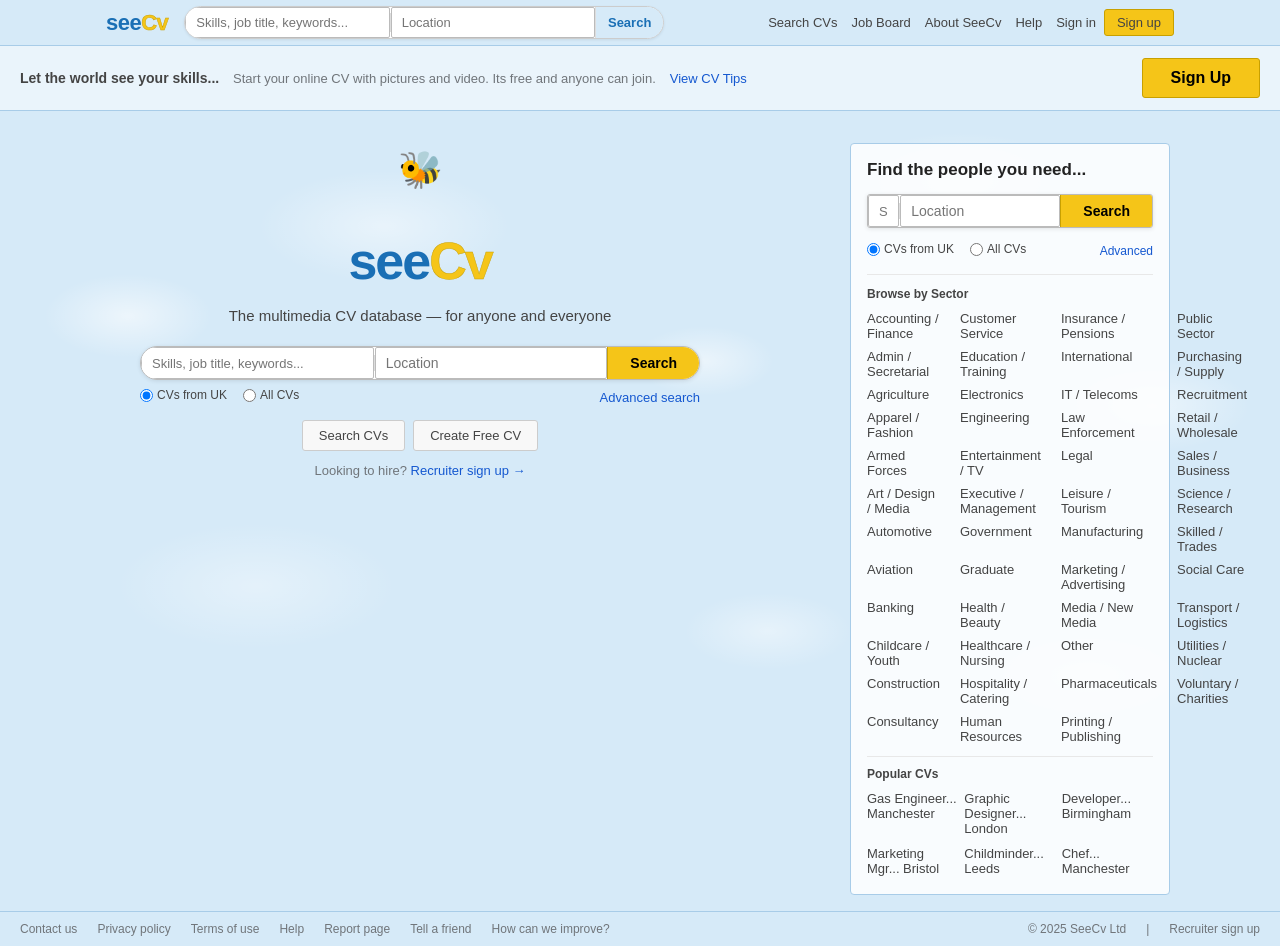
==== commit 27abbf75: "Add files via upload" ====
--- a/index.html
+++ b/index.html
@@ -1,1161 +1,913 @@
 <!DOCTYPE html>
 <html lang="en">
 <head>
-  <meta charset="UTF-8"/>
-  <meta name="viewport" content="width=device-width, initial-scale=1.0"/>
-  <title>SeeCv — The Multimedia CV Database</title>
-  <meta name="description" content="SeeCv — Find talent fast with the multimedia CV database for everyone. Photos, video, pay as you go. Free to search."/>
-  <link rel="preconnect" href="https://fonts.googleapis.com"/>
-  <link rel="preconnect" href="https://fonts.gstatic.com" crossorigin/>
-  <link rel="stylesheet" href="css/style.css"/>
-  <link rel="icon" type="image/svg+xml" href="data:image/svg+xml,<svg xmlns='http://www.w3.org/2000/svg' viewBox='0 0 40 40'><rect width='40' height='40' rx='8' fill='%231565c0'/><text x='5' y='30' font-size='26' font-weight='900' fill='%23fdd835' font-family='Georgia,serif'>S</text></svg>"/>
+<meta charset="UTF-8"/>
+<meta name="viewport" content="width=device-width, initial-scale=1.0"/>
+<title>SeeCv — The Multimedia CV Database</title>
+<meta name="description" content="SeeCv — find talent with photos and video. Free to search. Pay as you go from £1."/>
+<link rel="stylesheet" href="css/style.css"/>
+<link rel="icon" type="image/svg+xml" href="data:image/svg+xml,<svg xmlns='http://www.w3.org/2000/svg' viewBox='0 0 32 32'><rect width='32' height='32' rx='4' fill='%23d6eaf8'/><text x='3' y='24' font-size='22' font-weight='700' fill='%231a6fb5' font-family='Arial'>S</text></svg>"/>
 </head>
 <body>
 
-<!-- ══════════════════════ GLOBAL NAV ══════════════════════ -->
-<nav class="nav">
+<!-- ══ GLOBAL NAV ══════════════════════════════════════ -->
+<nav class="nav cloud-bg">
   <div class="nav-inner">
-    <a class="nav-logo" onclick="App.go('home')">see<span>C</span>v</a>
-
-    <div class="nav-search" id="nav-search-bar">
-      <input type="text" id="home-q" placeholder="Job title, skills, keywords..."/>
-      <input type="text" id="home-loc" class="nav-search-loc" placeholder="Location"/>
-      <button class="nav-search-btn" onclick="App.search(document.getElementById('home-q').value, document.getElementById('home-loc').value)">Search</button>
-    </div>
-
-    <div class="nav-right">
-      <div class="nav-basket" id="nav-basket-wrap" onclick="App.go('basket')" style="display:none;">
-        🛒 <span class="basket-pill" id="nav-basket-count">0</span>
-      </div>
-      <a class="nav-link" onclick="App.go('search')">Search CVs</a>
-      <a class="nav-link" onclick="App.go('about')">About</a>
-      <a class="nav-link" onclick="App.go('help')">Help</a>
-      <div class="flex-center gap-1" id="nav-right"></div>
+    <a class="nav-logo" onclick="App.go('home')">see<span>Cv</span></a>
+
+    <div class="nav-search-wrap" id="nav-search-bar">
+      <input type="text" id="home-q" placeholder="Skills, job title, keywords..."/>
+      <div class="nav-loc-sep"></div>
+      <input type="text" id="home-loc" class="nav-loc" placeholder="Location"/>
+      <button class="nav-search-btn-small" onclick="App.search(document.getElementById('home-q').value,document.getElementById('home-loc').value)">Search</button>
+    </div>
+
+    <div class="nav-links">
+      <a onclick="App.go('search')">Search CVs</a>
+      <a onclick="App.go('jobboard')">Job Board</a>
+      <a onclick="App.go('about')">About SeeCv</a>
+      <a onclick="App.go('help')">Help</a>
+      <div class="nav-basket-btn" id="nav-basket-wrap" onclick="App.go('basket')" style="display:none;">
+        Basket <span class="basket-count-pill" id="nav-basket-count">0</span>
+      </div>
+      <div id="nav-right" class="flex-center gap-1"></div>
     </div>
   </div>
 </nav>
 
-<!-- ══════════════════════ PAGE: HOME ══════════════════════ -->
-<div id="page-home" class="page">
-
-  <!-- Hero -->
-  <section class="hero-section">
-    <div class="hero-inner">
-      <div class="hero-text">
-        <h1>Let the world<br/><span>see your skills...</span></h1>
-        <p>The only CV platform with photos and video — for tradespeople, students, artists, freelancers and professionals. Anyone. Everyone.</p>
-        <div class="hero-cta">
-          <button class="btn btn-xl btn-yellow" onclick="App.openModal('modal-signup')">Sign Up Free</button>
-          <button class="btn btn-xl btn-ghost" onclick="App.go('about')">Learn More</button>
-        </div>
-        <div style="margin-top:20px;display:flex;gap:28px;flex-wrap:wrap;">
-          <span style="color:rgba(255,255,255,.75);font-size:13px;">✓ Free for candidates</span>
-          <span style="color:rgba(255,255,255,.75);font-size:13px;">✓ From £1 per contact</span>
-          <span style="color:rgba(255,255,255,.75);font-size:13px;">✓ No monthly fees</span>
-        </div>
-      </div>
-
-      <div class="hero-card">
-        <h2>Find the people you need...</h2>
-        <div class="hero-search">
-          <div class="hero-search-row">
-            <input type="text" id="hero-q" placeholder="Skills, job title, keywords..."/>
-          </div>
-          <div class="hero-search-row">
-            <input type="text" id="hero-loc" placeholder="Town, city or postcode"/>
-            <button class="btn btn-blue" onclick="App.search(document.getElementById('hero-q').value,document.getElementById('hero-loc').value)" style="flex-shrink:0;">Search</button>
-          </div>
-          <div class="hero-search-scope">
-            <label><input type="radio" name="hscope" checked/> CVs from UK</label>
-            <label><input type="radio" name="hscope"/> All CVs</label>
-            <span style="flex:1;text-align:right;"><a onclick="App.go('advanced')" style="font-size:12px;">Advanced search</a></span>
-          </div>
-        </div>
-        <div style="border-top:1px solid var(--border);margin-top:16px;padding-top:14px;">
-          <p style="font-size:11px;font-weight:700;text-transform:uppercase;letter-spacing:.5px;color:var(--text-3);margin-bottom:8px;">Popular searches</p>
-          <div style="display:flex;flex-wrap:wrap;gap:6px;">
-            <a onclick="App.search('plumber','')" class="badge badge-blue" style="cursor:pointer;">Plumber</a>
-            <a onclick="App.search('developer','')" class="badge badge-blue" style="cursor:pointer;">Developer</a>
-            <a onclick="App.search('designer','')" class="badge badge-blue" style="cursor:pointer;">Designer</a>
-            <a onclick="App.search('chef','')" class="badge badge-blue" style="cursor:pointer;">Chef</a>
-            <a onclick="App.search('marketing','')" class="badge badge-blue" style="cursor:pointer;">Marketing</a>
-            <a onclick="App.search('childminder','')" class="badge badge-blue" style="cursor:pointer;">Childminder</a>
-          </div>
-        </div>
-      </div>
-    </div>
-  </section>
-
-  <!-- Features -->
-  <section class="features-strip">
-    <div class="container">
-      <div class="features-grid">
-        <div class="feature-box">
-          <div class="feature-icon" style="background:#e3f0fc;">🎬</div>
-          <h3>Multimedia CVs</h3>
-          <p>Photos, videos and 30-second pitch clips. See the person, not just words on a page.</p>
-        </div>
-        <div class="feature-box">
-          <div class="feature-icon" style="background:#e8f5e9;">🔍</div>
-          <h3>Google-style search</h3>
-          <p>Powerful free-word search with advanced filters. Find exactly who you need in seconds.</p>
-        </div>
-        <div class="feature-box">
-          <div class="feature-icon" style="background:#fff9c4;">💷</div>
-          <h3>Pay as you go</h3>
-          <p>Search free. Only pay from £1 when you want to contact someone. No subscriptions.</p>
-        </div>
-        <div class="feature-box">
-          <div class="feature-icon" style="background:#fce4ec;">👷</div>
-          <h3>For everyone</h3>
-          <p>Tradespeople, students, creatives, professionals — SeeCv is for any skill, any sector.</p>
-        </div>
-      </div>
-    </div>
-  </section>
-
-  <!-- Browse by sector -->
-  <section class="sectors-section">
-    <div class="container">
-      <h2>Browse by sector</h2>
-      <div class="sectors-grid">
-        <div class="sector-btn" onclick="App.search('trades construction','')"><div class="sector-icon">🔧</div>Trades &amp; Construction</div>
-        <div class="sector-btn" onclick="App.search('IT tech developer','')"><div class="sector-icon">💻</div>IT &amp; Technology</div>
-        <div class="sector-btn" onclick="App.search('design creative','')"><div class="sector-icon">🎨</div>Art &amp; Design</div>
-        <div class="sector-btn" onclick="App.search('healthcare nurse','')"><div class="sector-icon">🏥</div>Healthcare</div>
-        <div class="sector-btn" onclick="App.search('hospitality chef','')"><div class="sector-icon">🍽️</div>Hospitality</div>
-        <div class="sector-btn" onclick="App.search('marketing sales','')"><div class="sector-icon">📈</div>Sales &amp; Marketing</div>
-        <div class="sector-btn" onclick="App.search('childcare education','')"><div class="sector-icon">👧</div>Childcare &amp; Education</div>
-        <div class="sector-btn" onclick="App.search('engineering','')"><div class="sector-icon">⚙️</div>Engineering</div>
-        <div class="sector-btn" onclick="App.search('finance accounting','')"><div class="sector-icon">💼</div>Finance &amp; Accounting</div>
-        <div class="sector-btn" onclick="App.search('transport logistics','')"><div class="sector-icon">🚛</div>Transport &amp; Logistics</div>
-        <div class="sector-btn" onclick="App.search('sports fitness','')"><div class="sector-icon">⚽</div>Sports &amp; Fitness</div>
-        <div class="sector-btn" onclick="App.search('freelance','')"><div class="sector-icon">🌟</div>Freelance &amp; Gig</div>
-      </div>
-    </div>
-  </section>
-
-  <!-- Popular CVs -->
-  <section class="popular-section">
-    <div class="container">
-      <h2>Popular CVs right now</h2>
-      <div class="popular-grid" id="popular-grid">
-        <!-- filled by JS -->
-      </div>
-    </div>
-  </section>
-
-  <!-- CTA strip -->
-  <div style="background:var(--blue);padding:52px 0;text-align:center;">
-    <div class="container">
-      <h2 style="font-family:'Nunito',sans-serif;font-size:30px;font-weight:900;color:#fff;margin-bottom:10px;">Ready to be found?</h2>
-      <p style="color:rgba(255,255,255,.8);font-size:16px;margin-bottom:24px;">Create your free multimedia CV in minutes. Let employers find you.</p>
-      <button class="btn btn-yellow btn-xl" onclick="App.openModal('modal-signup')">Create Your Free CV</button>
-    </div>
-  </div>
-
-  <footer class="footer">
-    <div class="footer-inner">
-      <div class="footer-top">
-        <div class="footer-brand">
-          <div class="logo">see<span>C</span>v</div>
-          <p>The multimedia CV database for everyone. Cut out the recruitment agent. Find great people fast.</p>
-        </div>
-        <div class="footer-col">
-          <h4>For Candidates</h4>
-          <a onclick="App.openModal('modal-signup')">Create free CV</a>
-          <a onclick="App.go('help')">CV tips</a>
-          <a onclick="App.openModal('modal-signin')">Sign in</a>
-        </div>
-        <div class="footer-col">
-          <h4>For Recruiters</h4>
-          <a onclick="App.go('search')">Search CVs</a>
-          <a onclick="App.go('basket')">Buy credits</a>
-          <a onclick="App.go('advanced')">Advanced search</a>
-        </div>
-        <div class="footer-col">
-          <h4>Company</h4>
-          <a onclick="App.go('about')">About SeeCv</a>
-          <a onclick="App.go('help')">Help &amp; FAQs</a>
-          <a>Privacy policy</a>
-          <a>Terms of use</a>
-          <a>Contact us</a>
-        </div>
-      </div>
-      <div class="footer-bottom">
-        <p>© 2025 SeeCv Ltd. All rights reserved.</p>
-        <p>The multimedia CV database — for everyone</p>
-      </div>
-    </div>
+<!-- ══ PAGE: HOME ══════════════════════════════════════ -->
+<div id="page-home" class="page cloud-bg" style="min-height:100vh;">
+
+  <!-- Candidate hero strip -->
+  <div style="background:rgba(255,255,255,0.5);border-bottom:1px solid var(--sky-dark);padding:12px 20px;display:flex;justify-content:space-between;align-items:center;">
+    <div>
+      <span style="font-size:14px;font-weight:700;color:var(--text-mid);">Let the world see your skills...</span>
+      <span style="font-size:13px;color:var(--text-muted);margin-left:10px;">Start your online CV with pictures and video. Its free and anyone can join.</span>
+      <a onclick="App.go('help')" style="font-size:13px;margin-left:10px;">View CV Tips</a>
+    </div>
+    <a onclick="App.openModal('modal-signup')" class="btn btn-yellow" style="font-size:16px;padding:10px 28px;font-weight:700;">Sign Up</a>
+  </div>
+
+  <!-- Main search card -->
+  <div style="padding:32px 20px 16px;display:flex;justify-content:space-between;align-items:flex-start;max-width:var(--max);margin:0 auto;">
+
+    <!-- Left: bee + big logo + search -->
+    <div style="flex:1;max-width:620px;">
+      <div class="bee-wrap"><span class="bee" title="SeeCv — busy finding talent!">🐝</span></div>
+      <div class="home-logo-wrap">
+        <div class="home-logo">see<span>Cv</span></div>
+      </div>
+      <div class="home-tagline">The multimedia CV database — for anyone and everyone</div>
+
+      <div class="home-search-area">
+        <div class="search-box">
+          <input type="text" id="hero-q" placeholder="Skills, job title, keywords..."/>
+          <div class="sep"></div>
+          <input type="text" id="hero-loc" class="loc-field" placeholder="Location"/>
+          <button class="search-btn-main" onclick="App.search(document.getElementById('hero-q').value,document.getElementById('hero-loc').value)">Search</button>
+        </div>
+        <div class="scope-row">
+          <label><input type="radio" name="hscope" checked/> CVs from UK</label>
+          <label><input type="radio" name="hscope"/> All CVs</label>
+          <a onclick="App.go('advanced')" style="margin-left:auto;">Advanced search</a>
+        </div>
+        <div class="home-btn-row">
+          <button class="btn btn-outline" onclick="App.search('','')" style="font-size:13px;">Search CVs</button>
+          <button class="btn btn-outline" onclick="App.openModal('modal-signup')" style="font-size:13px;">Create Free CV</button>
+        </div>
+      </div>
+
+      <!-- Recruiter sign up -->
+      <div style="text-align:center;margin-top:12px;font-size:13px;color:var(--text-muted);">
+        Looking to hire? <a onclick="App.openModal('modal-signup')">Recruiter sign up →</a>
+      </div>
+    </div>
+
+    <!-- Right: Find people box -->
+    <div style="width:320px;margin-left:40px;flex-shrink:0;">
+      <div class="card" style="background:rgba(255,255,255,0.85);border-color:var(--sky-dark);">
+        <div style="font-size:17px;font-weight:700;color:var(--text);margin-bottom:14px;">Find the people you need...</div>
+        <div class="search-box mb-2" style="border-radius:3px;">
+          <input type="text" id="find-q" placeholder="Skills"/>
+          <div class="sep"></div>
+          <input type="text" id="find-loc" class="loc-field" placeholder="Location"/>
+          <button class="search-btn-main" style="border-radius:0;" onclick="App.search(document.getElementById('find-q').value,document.getElementById('find-loc').value)">Search</button>
+        </div>
+        <div class="scope-row mb-2">
+          <label><input type="radio" name="fscope" checked/> CVs from UK</label>
+          <label><input type="radio" name="fscope"/> All CVs</label>
+          <a onclick="App.go('advanced')" style="margin-left:auto;font-size:12px;">Advanced</a>
+        </div>
+
+        <!-- Browse by sector -->
+        <div style="border-top:1px solid var(--border-light);padding-top:12px;">
+          <div style="font-size:12px;font-weight:700;color:var(--text-mid);margin-bottom:8px;">Browse by Sector</div>
+          <div class="sector-grid">
+            <a class="sector-link" onclick="App.search('accounting finance','')">Accounting / Finance</a>
+            <a class="sector-link" onclick="App.search('customer service','')">Customer Service</a>
+            <a class="sector-link" onclick="App.search('insurance','')">Insurance / Pensions</a>
+            <a class="sector-link" onclick="App.search('public sector','')">Public Sector</a>
+            <a class="sector-link" onclick="App.search('admin secretarial','')">Admin / Secretarial</a>
+            <a class="sector-link" onclick="App.search('education training','')">Education / Training</a>
+            <a class="sector-link" onclick="App.search('international','')">International</a>
+            <a class="sector-link" onclick="App.search('purchasing supply','')">Purchasing / Supply</a>
+            <a class="sector-link" onclick="App.search('agriculture','')">Agriculture</a>
+            <a class="sector-link" onclick="App.search('electronics','')">Electronics</a>
+            <a class="sector-link" onclick="App.search('IT tech','')">IT / Telecoms</a>
+            <a class="sector-link" onclick="App.search('recruitment','')">Recruitment</a>
+            <a class="sector-link" onclick="App.search('fashion','')">Apparel / Fashion</a>
+            <a class="sector-link" onclick="App.search('engineering','')">Engineering</a>
+            <a class="sector-link" onclick="App.search('law legal','')">Law Enforcement</a>
+            <a class="sector-link" onclick="App.search('retail','')">Retail / Wholesale</a>
+            <a class="sector-link" onclick="App.search('armed forces','')">Armed Forces</a>
+            <a class="sector-link" onclick="App.search('entertainment tv','')">Entertainment / TV</a>
+            <a class="sector-link" onclick="App.search('legal','')">Legal</a>
+            <a class="sector-link" onclick="App.search('sales business','')">Sales / Business</a>
+            <a class="sector-link" onclick="App.search('art design media','')">Art / Design / Media</a>
+            <a class="sector-link" onclick="App.search('management','')">Executive / Management</a>
+            <a class="sector-link" onclick="App.search('leisure tourism','')">Leisure / Tourism</a>
+            <a class="sector-link" onclick="App.search('science research','')">Science / Research</a>
+            <a class="sector-link" onclick="App.search('automotive','')">Automotive</a>
+            <a class="sector-link" onclick="App.search('government','')">Government</a>
+            <a class="sector-link" onclick="App.search('manufacturing','')">Manufacturing</a>
+            <a class="sector-link" onclick="App.search('skilled trades','')">Skilled / Trades</a>
+            <a class="sector-link" onclick="App.search('aviation aerospace','')">Aviation</a>
+            <a class="sector-link" onclick="App.search('graduate','')">Graduate</a>
+            <a class="sector-link" onclick="App.search('marketing','')">Marketing / Advertising</a>
+            <a class="sector-link" onclick="App.search('social care','')">Social Care</a>
+            <a class="sector-link" onclick="App.search('banking','')">Banking</a>
+            <a class="sector-link" onclick="App.search('health beauty','')">Health / Beauty</a>
+            <a class="sector-link" onclick="App.search('media new media','')">Media / New Media</a>
+            <a class="sector-link" onclick="App.search('transport logistics','')">Transport / Logistics</a>
+            <a class="sector-link" onclick="App.search('childcare','')">Childcare / Youth</a>
+            <a class="sector-link" onclick="App.search('healthcare nursing','')">Healthcare / Nursing</a>
+            <a class="sector-link" onclick="App.search('other','')">Other</a>
+            <a class="sector-link" onclick="App.search('utilities','')">Utilities / Nuclear</a>
+            <a class="sector-link" onclick="App.search('construction','')">Construction</a>
+            <a class="sector-link" onclick="App.search('hospitality catering','')">Hospitality / Catering</a>
+            <a class="sector-link" onclick="App.search('pharmaceuticals','')">Pharmaceuticals</a>
+            <a class="sector-link" onclick="App.search('voluntary charities','')">Voluntary / Charities</a>
+            <a class="sector-link" onclick="App.search('consultancy','')">Consultancy</a>
+            <a class="sector-link" onclick="App.search('human resources','')">Human Resources</a>
+            <a class="sector-link" onclick="App.search('printing publishing','')">Printing / Publishing</a>
+          </div>
+        </div>
+
+        <!-- Popular CVs -->
+        <div style="border-top:1px solid var(--border-light);padding-top:10px;margin-top:10px;">
+          <div style="font-size:12px;font-weight:700;color:var(--text-mid);margin-bottom:6px;">Popular CVs</div>
+          <div class="pop-grid">
+            <a class="pop-item" onclick="App.openProfile(1)">Gas Engineer... Manchester</a>
+            <a class="pop-item" onclick="App.openProfile(4)">Graphic Designer... London</a>
+            <a class="pop-item" onclick="App.openProfile(5)">Developer... Birmingham</a>
+            <a class="pop-item" onclick="App.openProfile(8)">Marketing Mgr... Bristol</a>
+            <a class="pop-item" onclick="App.openProfile(6)">Childminder... Leeds</a>
+            <a class="pop-item" onclick="App.openProfile(7)">Chef... Manchester</a>
+          </div>
+        </div>
+      </div>
+    </div>
+  </div>
+
+  <footer class="footer cloud-bg">
+    <a onclick="App.go('about')">Contact us</a>
+    <a>Privacy policy</a>
+    <a>Terms of use</a>
+    <a onclick="App.go('help')">Help</a>
+    <span>Report page</span>
+    <a onclick="App.go('help')">Tell a friend</a>
+    <a onclick="App.go('help')">How can we improve?</a>
+    <span style="margin-left:auto;">© 2025 SeeCv Ltd</span>
+    <span>|</span>
+    <a onclick="App.openModal('modal-signup')">Recruiter sign up</a>
   </footer>
 </div>
 
-<!-- ══════════════════════ PAGE: SEARCH ══════════════════════ -->
+<!-- ══ PAGE: SEARCH RESULTS ══════════════════════════════ -->
 <div id="page-search" class="page">
-  <!-- Sub-nav search bar -->
-  <div style="background:#fff;border-bottom:1px solid var(--border);padding:14px 0;">
-    <div class="container">
-      <div style="display:flex;gap:10px;align-items:center;">
-        <div style="display:flex;flex:1;max-width:720px;background:#fff;border:1.5px solid var(--border);border-radius:7px;overflow:hidden;">
-          <input type="text" id="srch-q" placeholder="Skills, job title, keywords..." style="border:none;border-radius:0;flex:1;"/>
-          <div style="width:1px;background:var(--border);align-self:stretch;margin:8px 0;"></div>
-          <input type="text" id="srch-loc" placeholder="Location" style="border:none;border-radius:0;width:190px;"/>
-        </div>
-        <button class="btn btn-blue" onclick="App.search(document.getElementById('srch-q').value,document.getElementById('srch-loc').value)">Search</button>
-        <a onclick="App.go('advanced')" class="btn btn-outline btn-sm">Advanced</a>
-      </div>
-      <div style="display:flex;justify-content:space-between;align-items:center;margin-top:10px;">
-        <p class="text-sm text-muted" id="srch-count">Enter a search above</p>
-        <div style="display:flex;align-items:center;gap:14px;font-size:12px;color:var(--text-2);">
-          <label style="text-transform:none;letter-spacing:0;font-size:12px;font-weight:400;display:flex;align-items:center;gap:5px;margin:0;cursor:pointer;"><input type="radio" name="srch-scope" checked/> UK CVs</label>
-          <label style="text-transform:none;letter-spacing:0;font-size:12px;font-weight:400;display:flex;align-items:center;gap:5px;margin:0;cursor:pointer;"><input type="radio" name="srch-scope"/> All CVs</label>
-          <select style="font-size:12px;border:1px solid var(--border);border-radius:4px;padding:4px 8px;width:auto;">
-            <option>Sort: Relevance</option><option>Sort: Most recent</option><option>Sort: Salary ↑</option>
-          </select>
-        </div>
-      </div>
-    </div>
-  </div>
-
-  <div class="results-layout">
-    <!-- Results -->
-    <div class="results-list" id="srch-list">
-      <div style="padding:60px 0;text-align:center;color:var(--text-3);">
-        <p style="font-size:42px;margin-bottom:12px;">🔍</p>
-        <p style="font-size:18px;font-weight:700;margin-bottom:6px;">Search for CVs</p>
-        <p>Enter keywords above to find the right person</p>
-      </div>
-    </div>
-
-    <!-- Filter panel -->
-    <div class="filter-panel">
-      <h3>Filter results</h3>
-
-      <div class="filter-group">
-        <span class="filter-label">Availability</span>
-        <label class="filter-opt"><input type="checkbox" checked/> Actively looking</label>
-        <label class="filter-opt"><input type="checkbox" checked/> Open to offers</label>
-      </div>
-
-      <div class="filter-group">
-        <span class="filter-label">Contract type</span>
-        <label class="filter-opt"><input type="checkbox" checked/> Permanent</label>
-        <label class="filter-opt"><input type="checkbox" checked/> Contract</label>
-        <label class="filter-opt"><input type="checkbox"/> Freelance / Self-employed</label>
-        <label class="filter-opt"><input type="checkbox"/> Temporary</label>
-      </div>
-
-      <div class="filter-group">
-        <span class="filter-label">Salary range</span>
-        <select style="font-size:13px;margin-bottom:6px;">
-          <option>Any salary</option>
-          <option>£20,000+</option><option>£30,000+</option>
-          <option>£40,000+</option><option>£50,000+</option>
-          <option>£60,000+</option><option>£80,000+</option>
+  <!-- Search bar -->
+  <div style="background:var(--sky);border-bottom:1px solid var(--sky-dark);padding:10px 20px;" class="cloud-bg">
+    <div style="display:flex;gap:8px;align-items:center;max-width:var(--max);margin:0 auto;">
+      <div class="search-box" style="flex:1;max-width:700px;border-radius:3px;">
+        <input type="text" id="srch-q" placeholder="Skills, job title, keywords..."/>
+        <div class="sep"></div>
+        <input type="text" id="srch-loc" class="loc-field" placeholder="Location"/>
+        <button class="search-btn-main" style="border-radius:0;" onclick="App.search(document.getElementById('srch-q').value,document.getElementById('srch-loc').value)">Search</button>
+      </div>
+      <a onclick="App.go('advanced')" class="btn btn-outline btn-sm">Advanced search</a>
+    </div>
+    <div style="max-width:var(--max);margin:6px auto 0;display:flex;justify-content:space-between;align-items:center;">
+      <div class="scope-row">
+        <label><input type="radio" name="sscope" checked/> CVs from UK</label>
+        <label><input type="radio" name="sscope"/> All CVs</label>
+        <span id="srch-count" class="text-muted" style="font-size:12px;margin-left:16px;"></span>
+      </div>
+      <select style="font-size:12px;padding:3px 8px;border:1px solid var(--border);border-radius:2px;">
+        <option>Sort: Relevance</option><option>Most recent</option><option>Salary high-low</option>
+      </select>
+    </div>
+  </div>
+
+  <div class="results-wrap" style="max-width:var(--max);margin:0 auto;width:100%;">
+    <div class="results-main" id="srch-list"></div>
+
+    <div class="results-right">
+      <div class="filter-section">
+        <h4>Refine results</h4>
+        <div class="filter-opt"><input type="checkbox" checked/> Actively looking</div>
+        <div class="filter-opt"><input type="checkbox" checked/> Open to offers</div>
+      </div>
+      <div class="filter-section">
+        <h4>Contract type</h4>
+        <div class="filter-opt"><input type="checkbox" checked/> Permanent</div>
+        <div class="filter-opt"><input type="checkbox" checked/> Contract</div>
+        <div class="filter-opt"><input type="checkbox"/> Freelance</div>
+        <div class="filter-opt"><input type="checkbox"/> Temporary</div>
+      </div>
+      <div class="filter-section">
+        <h4>Salary</h4>
+        <select style="font-size:12px;width:100%;margin-bottom:6px;">
+          <option>Any salary</option><option>£20k+</option><option>£30k+</option><option>£40k+</option><option>£50k+</option><option>£60k+</option>
         </select>
       </div>
-
-      <div class="filter-group">
-        <span class="filter-label">Search radius</span>
-        <select style="font-size:13px;">
-          <option>5 miles</option><option>10 miles</option>
-          <option selected>25 miles</option><option>50 miles</option>
-          <option>Nationwide</option>
+      <div class="filter-section">
+        <h4>Radius</h4>
+        <select style="font-size:12px;width:100%;">
+          <option>10 miles</option><option selected>25 miles</option><option>50 miles</option><option>Nationwide</option>
         </select>
       </div>
-
-      <div class="filter-group">
-        <span class="filter-label">Sector</span>
-        <label class="filter-opt"><input type="checkbox" checked/> All sectors</label>
-        <label class="filter-opt"><input type="checkbox"/> Trades</label>
-        <label class="filter-opt"><input type="checkbox"/> IT &amp; Tech</label>
-        <label class="filter-opt"><input type="checkbox"/> Design &amp; Media</label>
-        <label class="filter-opt"><input type="checkbox"/> Healthcare</label>
-        <label class="filter-opt"><input type="checkbox"/> Hospitality</label>
-      </div>
-
-      <div style="background:var(--amber-light);border:1px solid #ffcc80;border-radius:8px;padding:14px;margin-top:8px;">
-        <p style="font-size:12px;font-weight:800;color:var(--amber);margin-bottom:6px;">🛒 Your basket</p>
-        <p class="text-xs text-muted" id="basket-mini-count">0 CVs added</p>
-        <button class="btn btn-yellow btn-sm w-full mt-1" onclick="App.go('basket')">View basket</button>
-      </div>
-
-      <div style="margin-top:12px;">
-        <button class="btn btn-outline btn-sm w-full" onclick="App.user?App.toast('Search saved!'):App.openModal('modal-signin')">🔖 Save this search</button>
-      </div>
-    </div>
-  </div>
-
-  <footer class="footer">
-    <div class="footer-inner">
-      <div class="footer-bottom" style="padding-top:0;border:none;">
-        <p>© 2025 SeeCv Ltd</p>
-        <div style="display:flex;gap:20px;">
-          <a onclick="App.go('home')" style="color:rgba(255,255,255,.6);font-size:12px;">Home</a>
-          <a onclick="App.go('about')" style="color:rgba(255,255,255,.6);font-size:12px;">About</a>
-          <a style="color:rgba(255,255,255,.6);font-size:12px;">Privacy</a>
-          <a onclick="App.go('help')" style="color:rgba(255,255,255,.6);font-size:12px;">Help</a>
-        </div>
-      </div>
-    </div>
+      <div style="background:#fffde7;border:1px solid #f5e27a;border-radius:3px;padding:10px;margin-top:6px;">
+        <div style="font-size:12px;font-weight:700;color:#7d6608;margin-bottom:4px;">Your basket</div>
+        <div class="text-xs text-muted" id="basket-mini">0 CVs</div>
+        <button class="btn btn-yellow btn-sm w-full" style="margin-top:6px;" onclick="App.go('basket')">View basket</button>
+      </div>
+      <div style="margin-top:8px;">
+        <button class="btn btn-outline btn-sm w-full" onclick="App.user?App.toast('Search saved'):App.openModal('modal-signin')">Save this search</button>
+      </div>
+    </div>
+  </div>
+
+  <footer class="footer cloud-bg">
+    <a onclick="App.go('home')">Home</a><a onclick="App.go('about')">About</a><a>Privacy</a><a onclick="App.go('help')">Help</a>
+    <span style="margin-left:auto;">© 2025 SeeCv Ltd</span>
   </footer>
 </div>
 
-<!-- ══════════════════════ PAGE: CANDIDATE PROFILE ══════════════════════ -->
+<!-- ══ PAGE: CANDIDATE PROFILE ══════════════════════════ -->
 <div id="page-profile" class="page">
-
-  <!-- Profile sub-nav -->
-  <div style="background:#fff;border-bottom:1px solid var(--border);padding:10px 0;">
-    <div class="container" style="display:flex;justify-content:space-between;align-items:center;">
-      <div style="display:flex;align-items:center;gap:16px;">
-        <a onclick="App.go('search')" style="font-size:13px;font-weight:700;color:var(--blue);">← Back to results</a>
-        <span style="color:var(--border);">|</span>
-        <span style="font-size:12px;color:var(--text-3);" id="prof-breadcrumb">Candidate profile</span>
-      </div>
-      <div style="display:flex;gap:8px;">
-        <button class="btn btn-outline btn-sm" onclick="App.addToBasket(App.currentCandidate?.id)">🛒 Add to basket</button>
-        <button class="btn btn-yellow btn-sm" onclick="App.buyNow(App.currentCandidate?.id)">⚡ Buy contact — £1</button>
-        <button class="btn btn-outline btn-sm" onclick="App.toast('Profile link copied to clipboard!')">Share</button>
-      </div>
-    </div>
-  </div>
-
-  <div class="profile-layout">
-    <!-- Left panel -->
-    <div class="profile-left">
-      <div style="text-align:center;margin-bottom:20px;">
-        <div class="avatar av-xl" id="prof-avatar-bg" style="margin:0 auto 14px;background:#1565c0;"><span id="prof-initials">JP</span></div>
-        <h2 style="font-size:17px;font-weight:900;" id="prof-name">Name</h2>
-        <p class="text-sm text-muted" style="margin:4px 0;" id="prof-location">Location</p>
-        <span class="badge badge-green" id="prof-status" style="margin-top:6px;">Actively looking</span>
-      </div>
-
-      <div style="background:var(--bg);border-radius:8px;padding:12px;margin-bottom:16px;">
-        <div class="flex-between mb-1">
-          <span style="font-size:12px;font-weight:700;color:var(--text-2);">Profile</span>
-          <span style="font-size:12px;font-weight:700;color:var(--blue);" id="prof-pct">85%</span>
-        </div>
-        <div class="progress progress-sm"><div class="progress-bar" id="prof-progress" style="width:85%;"></div></div>
-      </div>
-
-      <div style="border-top:1px solid var(--border);padding-top:14px;margin-bottom:16px;">
-        <p style="font-size:11px;font-weight:800;text-transform:uppercase;letter-spacing:.5px;color:var(--text-3);margin-bottom:8px;">Key details</p>
-        <div style="display:flex;flex-direction:column;gap:6px;font-size:13px;">
-          <span id="prof-notice">Notice: 1 week</span>
-          <span id="prof-salary">Salary: £38k+</span>
-          <span id="prof-type">Type: Permanent</span>
-        </div>
-      </div>
-
-      <div style="border-top:1px solid var(--border);padding-top:14px;margin-bottom:16px;">
-        <p style="font-size:11px;font-weight:800;text-transform:uppercase;letter-spacing:.5px;color:var(--text-3);margin-bottom:8px;">Photos</p>
-        <div style="display:grid;grid-template-columns:1fr 1fr 1fr;gap:5px;margin-bottom:12px;">
-          <div style="aspect-ratio:1;background:#1565c0;border-radius:6px;opacity:.65;cursor:pointer;" onclick="App.toast('Purchase CV to unlock full media')"></div>
-          <div style="aspect-ratio:1;background:#2e7d32;border-radius:6px;opacity:.65;cursor:pointer;" onclick="App.toast('Purchase CV to unlock full media')"></div>
-          <div style="aspect-ratio:1;background:#6a1b9a;border-radius:6px;opacity:.65;cursor:pointer;" onclick="App.toast('Purchase CV to unlock full media')"></div>
-        </div>
-        <p style="font-size:11px;font-weight:800;text-transform:uppercase;letter-spacing:.5px;color:var(--text-3);margin-bottom:8px;">Video</p>
-        <div style="background:var(--bg);border:1px dashed var(--border);border-radius:8px;padding:14px;text-align:center;cursor:pointer;" onclick="App.buyNow(App.currentCandidate?.id)">
-          <div style="font-size:28px;margin-bottom:4px;">▶</div>
-          <p style="font-size:12px;font-weight:700;">30-sec pitch video</p>
-          <p style="font-size:11px;color:var(--text-3);">Unlock with purchase</p>
-        </div>
-      </div>
-
-      <div style="border-top:1px solid var(--border);padding-top:14px;">
-        <button class="btn btn-outline btn-sm w-full mb-1" onclick="App.saveCV(App.currentCandidate?.id)">🔖 Save CV</button>
-        <button class="btn btn-outline btn-sm w-full" onclick="App.toast('Download available after purchase')">⬇ Download PDF</button>
-      </div>
-    </div>
-
-    <!-- Right panel -->
-    <div class="profile-right">
-      <div class="tabs">
-        <button class="tab-btn active" data-tab="cv" onclick="App.switchProfileTab('cv')">CV Profile</button>
-        <button class="tab-btn" data-tab="media" onclick="App.switchProfileTab('media')">Media &amp; Gallery</button>
-        <button class="tab-btn" data-tab="message" onclick="App.switchProfileTab('message')">Message</button>
+  <div class="profile-subnav cloud-bg">
+    <div style="display:flex;align-items:center;gap:14px;">
+      <a onclick="App.go('search')" style="font-size:13px;">← Back to results</a>
+      <span style="color:var(--border);">|</span>
+      <span class="text-xs text-muted">Candidate profile</span>
+    </div>
+    <div style="display:flex;gap:8px;">
+      <button class="btn btn-outline btn-sm" onclick="App.addToBasket(App.currentCandidate?.id, null)">Add to basket</button>
+      <button class="btn btn-yellow btn-sm" onclick="App.buyNow(App.currentCandidate?.id)">Buy contact details — £1</button>
+      <button class="btn btn-outline btn-sm" onclick="App.toast('Share link copied!')">Share profile</button>
+      <button class="btn btn-outline btn-sm" onclick="App.toast('PDF download available after purchase')">Download PDF</button>
+    </div>
+  </div>
+
+  <div class="profile-wrap">
+    <!-- Left col -->
+    <div class="profile-left-col">
+      <div style="text-align:center;margin-bottom:14px;">
+        <div class="avatar av-xl" id="prof-av" style="margin:0 auto 10px;"><span id="prof-initials">JP</span></div>
+        <div style="font-size:14px;font-weight:700;" id="prof-name">Name</div>
+        <div class="text-xs text-muted mt-1" id="prof-location"></div>
+        <span class="badge badge-green mt-1" id="prof-status" style="display:inline-block;margin-top:5px;"></span>
+      </div>
+      <div style="margin-bottom:12px;">
+        <div class="flex-between mb-1"><span class="text-xs text-muted">Profile complete</span><span class="text-xs" style="color:var(--blue);" id="prof-pct">85%</span></div>
+        <div class="prog-wrap"><div class="prog-bar" id="prof-prog" style="width:85%;"></div></div>
+      </div>
+      <div style="font-size:11px;font-weight:700;color:var(--text-muted);margin-bottom:6px;text-transform:uppercase;">Key details</div>
+      <div class="text-xs text-muted mb-1">Notice: <span class="bold" id="prof-notice"></span></div>
+      <div class="text-xs text-muted mb-1">Salary: <span class="bold" id="prof-salary"></span></div>
+      <div class="text-xs text-muted mb-2">Type: <span class="bold" id="prof-type"></span></div>
+      <div style="border-top:1px solid var(--sky-dark);padding-top:10px;">
+        <div style="font-size:11px;font-weight:700;color:var(--text-muted);text-transform:uppercase;margin-bottom:7px;">Photos</div>
+        <div style="display:grid;grid-template-columns:1fr 1fr 1fr;gap:4px;margin-bottom:10px;">
+          <div style="aspect-ratio:1;border-radius:3px;background:#1a6fb5;opacity:0.6;cursor:pointer;" onclick="App.toast('Buy CV to unlock full media')"></div>
+          <div style="aspect-ratio:1;border-radius:3px;background:#2a7a2a;opacity:0.6;cursor:pointer;" onclick="App.toast('Buy CV to unlock full media')"></div>
+          <div style="aspect-ratio:1;border-radius:3px;background:#6a1b9a;opacity:0.6;cursor:pointer;" onclick="App.toast('Buy CV to unlock full media')"></div>
+        </div>
+        <div style="font-size:11px;font-weight:700;color:var(--text-muted);text-transform:uppercase;margin-bottom:5px;">Video pitch</div>
+        <div style="background:#eee;border-radius:3px;padding:12px;text-align:center;cursor:pointer;" onclick="App.buyNow(App.currentCandidate?.id)">
+          <div style="font-size:22px;">▶</div>
+          <div style="font-size:11px;color:var(--text-muted);margin-top:2px;">30-sec pitch</div>
+        </div>
+      </div>
+      <div style="margin-top:12px;display:flex;flex-direction:column;gap:5px;">
+        <button class="btn btn-outline btn-sm" onclick="App.saveCV(App.currentCandidate?.id)">Save CV</button>
+      </div>
+    </div>
+
+    <!-- Right col -->
+    <div class="profile-right-col">
+      <div class="profile-tabs">
+        <button class="ptab active" data-tab="cv" onclick="App.switchProfileTab('cv')">CV Profile</button>
+        <button class="ptab" data-tab="media" onclick="App.switchProfileTab('media')">Media Page</button>
+        <button class="ptab" data-tab="cover" onclick="App.switchProfileTab('cover')">Cover Letter</button>
+        <button class="ptab" data-tab="message" onclick="App.switchProfileTab('message')">Message</button>
       </div>
 
       <!-- CV Tab -->
-      <div id="ptab-cv" class="tab-panel active">
-
-        <!-- Locked / unlocked contact -->
-        <div id="prof-unlocked-wrap" style="display:none;" class="contact-unlocked mb-3">
-          <p style="font-weight:800;color:var(--green);margin-bottom:10px;">✓ Contact details unlocked</p>
-          <div style="display:grid;grid-template-columns:1fr 1fr;gap:10px;">
-            <div><p style="font-size:11px;font-weight:700;color:var(--text-3);text-transform:uppercase;margin-bottom:2px;">Phone</p><p class="bold text-sm" id="prof-phone-val"></p></div>
-            <div><p style="font-size:11px;font-weight:700;color:var(--text-3);text-transform:uppercase;margin-bottom:2px;">Email</p><p class="bold text-sm" id="prof-email-val"></p></div>
-          </div>
-          <button class="btn btn-blue btn-sm mt-2" onclick="App.switchProfileTab('message');document.querySelector('[data-tab=message]').classList.add('active')">Send message</button>
-        </div>
-
-        <div class="profile-section">
+      <div id="ptab-cv" class="ptab-panel active">
+        <!-- Unlocked -->
+        <div id="prof-unlocked-section" style="display:none;" class="notif-bar success mb-2">
+          Contact details unlocked —
+          <strong id="prof-phone"></strong> &nbsp;|&nbsp;
+          <strong id="prof-email"></strong>
+          <button class="btn btn-outline btn-sm" style="margin-left:10px;" onclick="App.switchProfileTab('message');document.querySelector('[data-tab=message]').classList.add('active')">Message now</button>
+        </div>
+        <!-- Buy -->
+        <div id="prof-buy-section" class="card" style="background:#fffde7;border-color:#f5e27a;margin-bottom:16px;">
+          <div style="font-size:13px;font-weight:700;margin-bottom:6px;">Contact details are hidden</div>
+          <div class="text-sm text-muted mb-2">Purchase this CV for £1 to unlock the phone number, email and direct messaging.</div>
+          <div style="display:flex;gap:8px;">
+            <button class="btn btn-yellow btn-sm" onclick="App.buyNow(App.currentCandidate?.id)">Buy contact details — £1</button>
+            <button class="btn btn-outline btn-sm" onclick="App.addToBasket(App.currentCandidate?.id, null)">Add to basket</button>
+          </div>
+          <div class="text-xs text-muted mt-1">Money-back guarantee · Secure checkout</div>
+        </div>
+
+        <div class="cv-section">
           <h3>Personal Profile</h3>
-          <p class="text-sm" style="line-height:1.75;" id="prof-profile"></p>
-        </div>
-        <div class="profile-section">
+          <p class="text-sm" id="prof-profile-text"></p>
+        </div>
+        <div class="cv-section">
           <h3>Key Skills</h3>
-          <div id="prof-skills"></div>
-        </div>
-        <div class="profile-section">
+          <div id="prof-skills" style="display:flex;flex-wrap:wrap;gap:4px;"></div>
+        </div>
+        <div class="cv-section">
           <h3>Experience</h3>
           <div id="prof-experience"></div>
         </div>
-        <div class="profile-section">
+        <div class="cv-section">
           <h3>Qualifications</h3>
           <p class="text-sm" id="prof-quals"></p>
         </div>
-        <div class="profile-section">
+        <div class="cv-section">
           <h3>Hobbies &amp; Interests</h3>
           <p class="text-sm" id="prof-hobbies"></p>
         </div>
-        <div class="profile-section">
-          <h3>Ideal Job &amp; Future Goals</h3>
+        <div class="cv-section">
+          <h3>Ideal Job &amp; Goals</h3>
           <p class="text-sm" id="prof-ideal"></p>
         </div>
-
-        <div id="prof-buy-wrap">
-          <div class="contact-locked">
-            <p style="font-weight:800;color:var(--amber);margin-bottom:8px;">🔒 Contact details hidden</p>
-            <p class="text-sm text-muted mb-2">Purchase this CV for just £1 to unlock the phone number, email address and direct messaging.</p>
-            <div style="display:flex;gap:10px;flex-wrap:wrap;">
-              <button class="btn btn-yellow" onclick="App.buyNow(App.currentCandidate?.id)">⚡ Unlock contact — £1</button>
-              <button class="btn btn-outline btn-sm" onclick="App.addToBasket(App.currentCandidate?.id)">Add to basket</button>
-            </div>
-            <p class="text-xs text-muted" style="margin-top:8px;">✓ Money-back guarantee &nbsp;·&nbsp; ✓ Secure checkout</p>
-          </div>
-        </div>
       </div>
 
       <!-- Media Tab -->
-      <div id="ptab-media" class="tab-panel">
-        <h3 class="section-title">Photos</h3>
-        <div class="media-gallery mb-3">
-          <div class="media-thumb" onclick="App.toast('Purchase CV to view full resolution images')">
-            <div class="media-thumb-inner" style="background:#1565c0;color:#fff;font-size:13px;">📸 Work photo</div>
-          </div>
-          <div class="media-thumb" onclick="App.toast('Purchase CV to view full resolution images')">
-            <div class="media-thumb-inner" style="background:#2e7d32;color:#fff;font-size:13px;">📸 On site</div>
-          </div>
-          <div class="media-thumb" onclick="App.toast('Purchase CV to view full resolution images')">
-            <div class="media-thumb-inner" style="background:#6a1b9a;color:#fff;font-size:13px;">📸 Portfolio</div>
-          </div>
-          <div class="media-thumb" onclick="App.buyNow(App.currentCandidate?.id)" style="border:2px dashed var(--border);">
-            <div class="media-thumb-inner" style="color:var(--text-3);font-size:13px;flex-direction:column;gap:4px;"><span style="font-size:24px;">🔒</span>+4 more</div>
-          </div>
-        </div>
-        <h3 class="section-title">Video</h3>
-        <div class="media-video-card" onclick="App.buyNow(App.currentCandidate?.id)" style="cursor:pointer;">
-          <div style="font-size:52px;margin-bottom:10px;">🎬</div>
-          <p style="font-weight:800;font-size:16px;margin-bottom:6px;">30-Second Pitch Video</p>
-          <p class="text-sm text-muted mb-3">This candidate has recorded a 30-second introduction video. Purchase the CV to watch it.</p>
-          <button class="btn btn-yellow">Unlock video — £1</button>
+      <div id="ptab-media" class="ptab-panel">
+        <div class="cv-section">
+          <h3>Photos</h3>
+          <div style="display:grid;grid-template-columns:repeat(4,1fr);gap:8px;margin-bottom:16px;">
+            <div style="aspect-ratio:1;background:#1a6fb5;border-radius:3px;opacity:.65;cursor:pointer;" onclick="App.toast('Purchase CV to view full images')"></div>
+            <div style="aspect-ratio:1;background:#2a7a2a;border-radius:3px;opacity:.65;cursor:pointer;" onclick="App.toast('Purchase CV to view full images')"></div>
+            <div style="aspect-ratio:1;background:#6a1b9a;border-radius:3px;opacity:.65;cursor:pointer;" onclick="App.toast('Purchase CV to view full images')"></div>
+            <div style="aspect-ratio:1;border:1px dashed var(--border);border-radius:3px;display:flex;align-items:center;justify-content:center;color:var(--text-muted);font-size:11px;">+3 more</div>
+          </div>
+        </div>
+        <div class="cv-section">
+          <h3>30-Second Pitch Video</h3>
+          <div style="background:#f0f0f0;border-radius:3px;padding:32px;text-align:center;cursor:pointer;" onclick="App.buyNow(App.currentCandidate?.id)">
+            <div style="font-size:40px;margin-bottom:8px;">▶</div>
+            <div style="font-size:13px;font-weight:700;margin-bottom:4px;">Pitch video available</div>
+            <div class="text-xs text-muted">Purchase CV to unlock</div>
+          </div>
+        </div>
+      </div>
+
+      <!-- Cover Letter Tab -->
+      <div id="ptab-cover" class="ptab-panel">
+        <div class="cv-section">
+          <h3>Cover Letter</h3>
+          <div style="background:#fffde7;border:1px solid #f5e27a;border-radius:3px;padding:14px;font-size:13px;color:var(--text-mid);">
+            <p>Purchase this CV to read the candidate's cover letter and personal statement.</p>
+            <button class="btn btn-yellow btn-sm mt-2" onclick="App.buyNow(App.currentCandidate?.id)">Unlock — £1</button>
+          </div>
         </div>
       </div>
 
       <!-- Message Tab -->
-      <div id="ptab-message" class="tab-panel">
-        <div class="msg-list" id="prof-thread">
-          <div style="text-align:center;margin:auto;color:var(--text-3);">
-            <p style="font-size:32px;margin-bottom:8px;">💬</p>
-            <p style="font-weight:700;">Purchase this CV to start messaging</p>
-            <p class="text-sm">Messages are delivered to the candidate's email and SeeCv account.</p>
-            <button class="btn btn-yellow btn-sm mt-2" onclick="App.buyNow(App.currentCandidate?.id)">Unlock messaging — £1</button>
-          </div>
-        </div>
-        <div class="msg-input-row">
-          <input type="text" id="prof-msg-inp" placeholder="Type your message..."/>
-          <button class="btn btn-blue" onclick="App.sendMessage('prof-msg-inp','prof-thread')">Send</button>
-        </div>
-        <p class="text-xs text-muted mt-1">Messages are only available after purchasing this CV</p>
-      </div>
-    </div>
-  </div>
-</div>
-
-<!-- ══════════════════════ PAGE: BASKET ══════════════════════ -->
-<div id="page-basket" class="page" style="background:var(--bg);min-height:100vh;padding-bottom:48px;">
-  <div class="basket-page">
-    <div class="checkout-flow">
-      <span class="checkout-step active">1. Basket</span>
-      <span class="checkout-arrow">→</span>
-      <span class="checkout-step">2. Billing details</span>
-      <span class="checkout-arrow">→</span>
-      <span class="checkout-step">3. Confirm &amp; pay</span>
-      <span class="checkout-arrow">→</span>
-      <span class="checkout-step">4. Done</span>
-    </div>
-
-    <div style="display:grid;grid-template-columns:1fr 340px;gap:24px;align-items:start;">
+      <div id="ptab-message" class="ptab-panel">
+        <div class="cv-section">
+          <h3>Send a message</h3>
+          <div class="msg-thread" id="prof-thread">
+            <div style="color:var(--text-muted);font-size:13px;margin:auto;text-align:center;">Purchase CV to start messaging</div>
+          </div>
+          <div class="msg-row">
+            <input type="text" id="prof-msg" placeholder="Type a message..."/>
+            <button class="btn btn-blue btn-sm" onclick="App.sendMsg('prof-msg','prof-thread')">Send</button>
+          </div>
+          <div class="text-xs text-muted mt-1">Messages are delivered to the candidate's email and SeeCv account.</div>
+        </div>
+      </div>
+    </div>
+  </div>
+</div>
+
+<!-- ══ PAGE: BASKET ══════════════════════════════════════ -->
+<div id="page-basket" class="page" style="background:var(--sky);min-height:100vh;" >
+  <div class="basket-wrap">
+    <div class="checkout-steps">
+      <span class="cstep active">Basket</span><span class="cstep-arrow">→</span>
+      <span class="cstep">Billing address</span><span class="cstep-arrow">→</span>
+      <span class="cstep">Confirm and buy</span><span class="cstep-arrow">→</span>
+      <span class="cstep">Thank you</span>
+    </div>
+
+    <div style="display:grid;grid-template-columns:1fr 300px;gap:20px;align-items:start;">
       <div>
         <div class="card mb-2">
-          <h2 style="font-size:18px;font-weight:900;margin-bottom:16px;">Your basket</h2>
+          <div style="font-size:16px;font-weight:700;margin-bottom:14px;">Basket</div>
           <div id="basket-list"></div>
         </div>
 
+        <div class="card mb-2">
+          <div style="font-size:14px;font-weight:700;margin-bottom:10px;">Buy credits in bulk and save</div>
+          <div class="text-xs text-muted mb-2">Credits never expire. Use them any time.</div>
+          <div class="credit-row sel" onclick="selectCredit(this)"><input type="radio" name="cp" checked/><div style="flex:1;"><div class="bold text-sm">10 CVs</div><div class="text-xs text-muted">£3.00 each</div></div><div style="font-weight:700;color:var(--blue);">£30</div></div>
+          <div class="credit-row" onclick="selectCredit(this)"><input type="radio" name="cp"/><div style="flex:1;"><div class="bold text-sm">25 CVs</div><div class="text-xs text-muted">£2.00 each — save 33%</div></div><div style="font-weight:700;color:var(--blue);">£50</div></div>
+          <div class="credit-row" onclick="selectCredit(this)"><input type="radio" name="cp"/><div style="flex:1;"><div class="bold text-sm">50 CVs</div><div class="text-xs text-muted">£1.60 each — save 47%</div></div><div style="font-weight:700;color:var(--blue);">£80</div></div>
+          <div class="credit-row" onclick="selectCredit(this)"><input type="radio" name="cp"/><div style="flex:1;"><div class="bold text-sm">100 CVs</div><div class="text-xs text-muted">£1.30 each — save 57%</div></div><div style="font-weight:700;color:var(--blue);">£130</div></div>
+        </div>
+
+        <!-- Share basket -->
         <div class="card">
-          <h2 style="font-size:18px;font-weight:900;margin-bottom:6px;">Buy credits</h2>
-          <p class="text-sm text-muted mb-3">Credits never expire. Buy in bulk for better value.</p>
-          <div class="credit-pack selected" onclick="selectPack(this)">
-            <input type="radio" name="pack" checked/>
-            <div class="credit-info"><div class="credit-name">10 CVs</div><div class="credit-per">£3.00 per CV contact</div></div>
-            <div class="credit-price">£30</div>
-          </div>
-          <div class="credit-pack" onclick="selectPack(this)">
-            <input type="radio" name="pack"/>
-            <div class="credit-info"><div class="credit-name">25 CVs</div><div class="credit-per">£2.00 per CV contact — save 33%</div></div>
-            <div class="credit-price">£50</div>
-          </div>
-          <div class="credit-pack" onclick="selectPack(this)">
-            <input type="radio" name="pack"/>
-            <div class="credit-info"><div class="credit-name">50 CVs</div><div class="credit-per">£1.60 per CV contact — save 47%</div></div>
-            <div class="credit-price">£80</div>
-          </div>
-          <div class="credit-pack" onclick="selectPack(this)">
-            <input type="radio" name="pack"/>
-            <div class="credit-info"><div class="credit-name">100 CVs</div><div class="credit-per">£1.30 per CV contact — save 57%</div></div>
-            <div class="credit-price">£130</div>
-          </div>
-        </div>
-      </div>
-
-      <!-- Order summary -->
-      <div>
-        <div class="card" style="position:sticky;top:calc(var(--nav-h) + 16px);">
-          <h3 style="font-weight:800;margin-bottom:14px;">Order summary</h3>
-          <div class="flex-between text-sm mb-1"><span>CVs in basket</span><span id="basket-total-cvs" class="bold">0 CVs</span></div>
-          <div class="flex-between text-sm mb-1"><span>Credit pack</span><span class="bold">10 credits</span></div>
-          <div class="divider" style="margin:10px 0;"></div>
-          <div class="flex-between mb-2"><span style="font-size:16px;font-weight:800;">Total</span><span style="font-size:22px;font-weight:900;color:var(--blue);">£30</span></div>
-          <button class="btn btn-yellow btn-lg w-full mb-2" onclick="App.completePurchase()">Continue to checkout →</button>
-          <p class="text-xs text-muted text-center mb-1">✓ Secure checkout (Stripe / PayPal)</p>
-          <p class="text-xs text-muted text-center">✓ Money-back guarantee</p>
-          <div style="border-top:1px solid var(--border);padding-top:12px;margin-top:12px;display:flex;justify-content:center;gap:10px;">
-            <span style="font-size:20px;" title="Visa">💳</span>
-            <span style="font-size:20px;" title="Mastercard">💳</span>
-            <span style="font-size:20px;" title="PayPal">🅿</span>
-          </div>
-        </div>
-        <p style="text-align:center;margin-top:10px;"><a onclick="App.go('search')" style="font-size:13px;">← Continue searching</a></p>
-      </div>
-    </div>
-  </div>
-</div>
-
-<!-- ══════════════════════ PAGE: RECRUITER ACCOUNT ══════════════════════ -->
+          <div style="font-size:13px;font-weight:700;margin-bottom:6px;">Share this basket</div>
+          <div class="text-xs text-muted mb-2">Send your shortlisted CVs to a colleague for review before purchasing.</div>
+          <button class="btn btn-outline btn-sm" onclick="App.shareBasket()">Generate share link</button>
+          <div id="share-basket-box" class="share-basket-box" style="display:none;margin-top:10px;">
+            <div class="text-xs text-muted mb-1">Share this link — recipients can view the shortlisted CVs (contact details remain hidden):</div>
+            <div style="display:flex;gap:6px;">
+              <input type="text" id="share-basket-url" readonly style="flex:1;font-size:11px;background:#fff8e1;"/>
+              <button class="btn btn-yellow btn-sm" onclick="App.copyShareLink()">Copy</button>
+            </div>
+          </div>
+        </div>
+      </div>
+
+      <div class="card" style="position:sticky;top:calc(var(--nav-h)+16px);">
+        <div style="font-size:14px;font-weight:700;margin-bottom:12px;">Order summary</div>
+        <div class="flex-between text-sm mb-1"><span>CVs in basket</span><span class="bold" id="basket-total">0 CVs</span></div>
+        <div class="flex-between text-sm mb-2"><span>Credit pack</span><span class="bold">10 credits</span></div>
+        <div style="border-top:1px solid var(--border);padding-top:10px;margin-bottom:12px;">
+          <div class="flex-between"><span style="font-size:15px;font-weight:700;">Total</span><span style="font-size:20px;font-weight:700;color:var(--blue);">£30</span></div>
+        </div>
+        <button class="btn btn-yellow btn-lg w-full mb-1" onclick="App.completePurchase()">Continue →</button>
+        <div class="text-xs text-muted text-center">Visa · Mastercard · PayPal</div>
+        <div class="text-xs text-muted text-center mt-1">Money-back guarantee</div>
+      </div>
+    </div>
+
+    <div class="mt-2"><a onclick="App.go('search')" class="text-sm">← Continue searching</a></div>
+  </div>
+</div>
+
+<!-- ══ PAGE: RECRUITER ACCOUNT ════════════════════════════ -->
 <div id="page-recruiter" class="page">
-  <div class="app-layout">
-    <div class="sidebar">
-      <div class="sidebar-user">
+  <div class="dash-layout">
+    <div class="dash-sidebar cloud-bg">
+      <div class="dash-user">
         <div class="avatar av-sm" id="rec-av">AT</div>
         <div>
-          <p style="font-size:13px;font-weight:800;" id="rec-name">Recruiter</p>
-          <p class="text-xs text-muted" id="rec-email">recruiter@email.com</p>
-        </div>
-      </div>
-      <div class="sidebar-section">Account</div>
-      <a class="sidebar-item active rec-tab-btn" data-tab="overview" onclick="App.switchRecTab('overview')"><span class="icon">📊</span> Overview</a>
-      <a class="sidebar-item rec-tab-btn" data-tab="bought" onclick="App.switchRecTab('bought')"><span class="icon">📄</span> Purchased CVs</a>
-      <a class="sidebar-item rec-tab-btn" data-tab="saved" onclick="App.switchRecTab('saved')"><span class="icon">🔖</span> Saved CVs</a>
-      <a class="sidebar-item rec-tab-btn" data-tab="searches" onclick="App.switchRecTab('searches')"><span class="icon">🔍</span> Saved searches</a>
-      <a class="sidebar-item rec-tab-btn" data-tab="messages" onclick="App.switchRecTab('messages')"><span class="icon">💬</span> Messages</a>
-      <div class="sidebar-section">Settings</div>
-      <a class="sidebar-item rec-tab-btn" data-tab="account" onclick="App.switchRecTab('account')"><span class="icon">⚙</span> Account settings</a>
-      <div class="divider"></div>
-      <a class="sidebar-item" onclick="App.go('search')"><span class="icon">🔍</span> Search CVs</a>
-      <a class="sidebar-item" onclick="App.go('basket')"><span class="icon">🛒</span> Buy credits</a>
-    </div>
-
-    <div class="main-panel">
-
-      <!-- OVERVIEW -->
+          <div style="font-size:12px;font-weight:700;" id="rec-name-disp">Recruiter</div>
+          <div class="text-xs text-muted" id="rec-email-disp">email</div>
+        </div>
+      </div>
+      <a class="dash-item active rec-tab-btn" data-tab="overview" onclick="App.switchRecTab('overview')">Overview</a>
+      <a class="dash-item rec-tab-btn" data-tab="bought" onclick="App.switchRecTab('bought')">Purchased CVs</a>
+      <a class="dash-item rec-tab-btn" data-tab="saved" onclick="App.switchRecTab('saved')">Saved CVs</a>
+      <a class="dash-item rec-tab-btn" data-tab="searches" onclick="App.switchRecTab('searches')">Saved searches</a>
+      <a class="dash-item rec-tab-btn" data-tab="messages" onclick="App.switchRecTab('messages')">Messages</a>
+      <div class="dash-item-sep"></div>
+      <a class="dash-item rec-tab-btn" data-tab="profile" onclick="App.switchRecTab('profile')">My profile</a>
+      <a class="dash-item rec-tab-btn" data-tab="account" onclick="App.switchRecTab('account')">Account settings</a>
+      <div class="dash-item-sep"></div>
+      <a class="dash-item" onclick="App.go('search')">Search CVs</a>
+      <a class="dash-item" onclick="App.go('basket')">Buy credits</a>
+      <a class="dash-item" onclick="App.go('jobboard')">Post a job</a>
+    </div>
+
+    <div class="dash-main">
+
       <div id="rec-panel-overview" class="rec-panel">
-        <div class="flex-between mb-3">
-          <h1 style="font-size:22px;font-weight:900;">Account overview</h1>
-          <button class="btn btn-blue btn-sm" onclick="App.go('search')">Search CVs →</button>
-        </div>
-        <div class="stats-row">
-          <div class="stat-box"><div class="stat-num" id="rstat-credits">0</div><div class="stat-label">Credits remaining</div></div>
-          <div class="stat-box"><div class="stat-num" id="rstat-bought">0</div><div class="stat-label">CVs purchased</div></div>
-          <div class="stat-box"><div class="stat-num" id="rstat-saved">0</div><div class="stat-label">CVs saved</div></div>
-          <div class="stat-box"><div class="stat-num" id="rstat-searches">0</div><div class="stat-label">Saved searches</div></div>
-        </div>
-        <div class="notif notif-info mb-2">💡 <span><strong>Tip:</strong> Search is always 100% free. Only pay when you find a CV you want to contact — from just £1.</span></div>
-
-        <h2 class="section-title">Saved searches</h2>
+        <div class="flex-between mb-3"><div style="font-size:18px;font-weight:700;">Account overview</div><button class="btn btn-yellow btn-sm" onclick="App.go('search')">Search CVs</button></div>
+        <div class="stats-grid">
+          <div class="stat-box"><div class="stat-num" id="rstat-credits">0</div><div class="stat-lbl">Credits remaining</div></div>
+          <div class="stat-box"><div class="stat-num" id="rstat-bought">0</div><div class="stat-lbl">CVs purchased</div></div>
+          <div class="stat-box"><div class="stat-num" id="rstat-saved">0</div><div class="stat-lbl">CVs saved</div></div>
+          <div class="stat-box"><div class="stat-num" id="rstat-searches">0</div><div class="stat-lbl">Saved searches</div></div>
+        </div>
+        <div class="notif-bar mb-2">Tip: Searching is always free. Only pay £1 when you find a CV you want to contact.</div>
+        <div style="font-size:14px;font-weight:700;margin-bottom:10px;">Saved searches</div>
         <div id="rec-searches-list" class="mb-3"></div>
-
-        <h2 class="section-title">Saved CVs</h2>
-        <div id="rec-saved-list" class="mb-3"></div>
-
-        <h2 class="section-title">Recent notifications</h2>
-        <div class="notif notif-success">✓ <span>New CV matching your search "plumber Manchester" — <a onclick="App.go('search')">View now</a></span></div>
-      </div>
-
-      <!-- PURCHASED CVs -->
+        <div style="font-size:14px;font-weight:700;margin-bottom:10px;">Saved CVs</div>
+        <div id="rec-saved-list"></div>
+      </div>
+
       <div id="rec-panel-bought" class="rec-panel" style="display:none;">
-        <h1 style="font-size:22px;font-weight:900;margin-bottom:6px;">Purchased CVs</h1>
-        <p class="text-muted text-sm mb-3">You have full contact access to these candidates.</p>
+        <div style="font-size:18px;font-weight:700;margin-bottom:6px;">Purchased CVs</div>
+        <div class="text-muted text-sm mb-2">You have full contact access to these candidates.</div>
         <div id="rec-bought-list"></div>
       </div>
 
-      <!-- SAVED CVs -->
       <div id="rec-panel-saved" class="rec-panel" style="display:none;">
-        <h1 style="font-size:22px;font-weight:900;margin-bottom:6px;">Saved CVs</h1>
-        <p class="text-muted text-sm mb-3">Shortlisted candidates. Purchase to unlock contact details.</p>
+        <div style="font-size:18px;font-weight:700;margin-bottom:6px;">Saved CVs</div>
+        <div class="text-muted text-sm mb-2">Shortlisted candidates. Purchase to unlock contact details.</div>
         <div id="rec-saved-list-2"></div>
       </div>
 
-      <!-- SAVED SEARCHES -->
       <div id="rec-panel-searches" class="rec-panel" style="display:none;">
-        <div class="flex-between mb-3">
-          <h1 style="font-size:22px;font-weight:900;">Saved searches &amp; alerts</h1>
-          <button class="btn btn-blue btn-sm" onclick="App.go('search')">New search</button>
-        </div>
+        <div style="font-size:18px;font-weight:700;margin-bottom:14px;">Saved searches &amp; alerts</div>
         <div id="rec-searches-list-2"></div>
-        <div class="notif notif-info mt-2">💡 <span>Set email alerts on any saved search to be notified when new matching CVs are added.</span></div>
-      </div>
-
-      <!-- MESSAGES -->
+        <button class="btn btn-outline btn-sm mt-2" onclick="App.go('search')">New search</button>
+      </div>
+
       <div id="rec-panel-messages" class="rec-panel" style="display:none;">
-        <h1 style="font-size:22px;font-weight:900;margin-bottom:20px;">Messages</h1>
-        <div style="display:grid;grid-template-columns:220px 1fr;gap:0;border:1px solid var(--border);border-radius:10px;overflow:hidden;min-height:400px;">
-          <div style="background:var(--bg);border-right:1px solid var(--border);padding:12px;">
-            <p style="font-size:11px;font-weight:800;text-transform:uppercase;letter-spacing:.5px;color:var(--text-3);margin-bottom:10px;">Conversations</p>
-            <div style="background:#fff;border:1px solid var(--border);border-radius:8px;padding:10px;cursor:pointer;margin-bottom:6px;">
-              <p style="font-size:13px;font-weight:700;">James Patterson</p>
-              <p class="text-xs text-muted">Can I arrange a quick call?</p>
-              <p class="text-xs text-muted" style="margin-top:2px;">12 hrs ago</p>
+        <div style="font-size:18px;font-weight:700;margin-bottom:14px;">Messages</div>
+        <div style="display:grid;grid-template-columns:180px 1fr;gap:0;border:1px solid var(--border);border-radius:3px;overflow:hidden;min-height:340px;">
+          <div style="background:#f9f9f9;border-right:1px solid var(--border);padding:10px;">
+            <div style="font-size:11px;font-weight:700;color:var(--text-muted);text-transform:uppercase;margin-bottom:8px;">Conversations</div>
+            <div style="padding:8px;background:#fff;border:1px solid var(--border);border-radius:2px;cursor:pointer;margin-bottom:4px;">
+              <div class="bold text-sm">James Patterson</div>
+              <div class="text-xs text-muted">Can I arrange a call?</div>
             </div>
           </div>
-          <div style="display:flex;flex-direction:column;padding:16px;">
-            <div style="flex:1;display:flex;flex-direction:column;">
-              <p style="font-size:13px;font-weight:700;margin-bottom:14px;padding-bottom:10px;border-bottom:1px solid var(--border);">💬 James Patterson — Gas Engineer</p>
-              <div class="msg-list" id="rec-thread" style="flex:1;">
-                <div><div class="msg-bubble me">Hi James, we have a great opportunity for a Gas Safe engineer in Trafford. Permanent role, £40k. Would you be interested?</div><div class="msg-time right">You · 2 days ago</div></div>
-                <div><div class="msg-bubble them">Thanks for reaching out! I'd love to hear more. What's the start date and salary range?</div><div class="msg-time">James · 1 day ago</div></div>
-                <div><div class="msg-bubble me">Offering £40k–£44k depending on experience. Start ASAP. Can I arrange a quick call?</div><div class="msg-time right">You · 12 hrs ago</div></div>
-              </div>
+          <div style="display:flex;flex-direction:column;padding:14px;">
+            <div style="font-size:13px;font-weight:700;padding-bottom:10px;border-bottom:1px solid var(--border);margin-bottom:10px;">James Patterson — Gas Engineer</div>
+            <div class="msg-thread" id="rec-thread" style="flex:1;">
+              <div><div class="msg-me">Hi James — we have a great Gas Safe role in Trafford, £40k permanent. Interested?</div><div class="msg-time r">You · 2 days ago</div></div>
+              <div><div class="msg-them">Thanks for reaching out! Yes I'd love to hear more. What's the start date?</div><div class="msg-time">James · 1 day ago</div></div>
             </div>
-            <div class="msg-input-row mt-2">
-              <input type="text" id="rec-msg-inp" placeholder="Type a message..."/>
-              <button class="btn btn-blue" onclick="App.sendMessage('rec-msg-inp','rec-thread')">Send</button>
+            <div class="msg-row mt-1">
+              <input type="text" id="rec-msg" placeholder="Type a message..."/>
+              <button class="btn btn-blue btn-sm" onclick="App.sendMsg('rec-msg','rec-thread')">Send</button>
             </div>
           </div>
         </div>
       </div>
 
-      <!-- ACCOUNT SETTINGS -->
+      <div id="rec-panel-profile" class="rec-panel" style="display:none;">
+        <div style="font-size:18px;font-weight:700;margin-bottom:16px;">My recruiter profile</div>
+        <div class="card mb-2" style="max-width:600px;">
+          <div class="text-sm text-muted mb-2">Your public profile shown to candidates when you message them.</div>
+          <div class="form-row mb-2">
+            <div class="form-group"><label>First name</label><input type="text" id="acc-fn"/></div>
+            <div class="form-group"><label>Last name</label><input type="text" id="acc-ln"/></div>
+          </div>
+          <div class="form-group"><label>Company name</label><input type="text" placeholder="Your company"/></div>
+          <div class="form-group"><label>Job title</label><input type="text" placeholder="e.g. Talent Manager"/></div>
+          <div class="form-group"><label>About your company</label><textarea placeholder="Brief description of what your company does..."></textarea></div>
+          <div class="form-group"><label>Website</label><input type="text" placeholder="https://"/></div>
+          <button class="btn btn-yellow btn-sm" onclick="App.toast('Profile saved')">Save profile</button>
+        </div>
+      </div>
+
       <div id="rec-panel-account" class="rec-panel" style="display:none;">
-        <h1 style="font-size:22px;font-weight:900;margin-bottom:24px;">Account settings</h1>
-
-        <div class="card mb-3">
-          <h2 style="font-size:16px;font-weight:800;margin-bottom:16px;">Personal details</h2>
+        <div style="font-size:18px;font-weight:700;margin-bottom:16px;">Account settings</div>
+        <div class="card mb-2" style="max-width:600px;">
+          <div style="font-size:14px;font-weight:700;margin-bottom:12px;">Login details</div>
+          <div class="form-group"><label>Email</label><input type="email" id="acc-em"/></div>
+          <div class="form-group"><label>New password</label><input type="password" placeholder="Leave blank to keep current"/></div>
+          <button class="btn btn-yellow btn-sm" onclick="App.toast('Settings saved')">Save changes</button>
+        </div>
+        <div class="card mb-2" style="max-width:600px;">
+          <div style="font-size:14px;font-weight:700;margin-bottom:10px;">Credits</div>
+          <div>Balance: <strong id="rstat-credits-2">0</strong> credits</div>
+          <button class="btn btn-yellow btn-sm mt-2" onclick="App.go('basket')">Buy credits</button>
+        </div>
+        <div class="card" style="max-width:600px;border-color:#f5c6c6;">
+          <div style="font-size:13px;color:#c0392b;font-weight:700;margin-bottom:8px;">Danger zone</div>
+          <button class="btn btn-outline btn-sm" style="border-color:#c0392b;color:#c0392b;" onclick="App.logout()">Sign out</button>
+        </div>
+      </div>
+
+    </div>
+  </div>
+</div>
+
+<!-- ══ PAGE: CANDIDATE ACCOUNT ═══════════════════════════ -->
+<div id="page-candidate" class="page">
+  <div class="dash-layout">
+    <div class="dash-sidebar cloud-bg">
+      <div class="dash-user">
+        <div class="avatar av-sm" id="cand-av" style="background:#2a7a2a;">ME</div>
+        <div>
+          <div style="font-size:12px;font-weight:700;" id="cand-name-disp">Candidate</div>
+          <div class="text-xs text-muted">Candidate account</div>
+        </div>
+      </div>
+      <a class="dash-item active cand-tab-btn" data-tab="mycv" onclick="App.switchCandTab('mycv')">My CV</a>
+      <a class="dash-item cand-tab-btn" data-tab="messages" onclick="App.switchCandTab('messages')">Messages</a>
+      <div class="dash-item-sep"></div>
+      <a class="dash-item cand-tab-btn" data-tab="settings" onclick="App.switchCandTab('settings')">Settings</a>
+      <div class="dash-item-sep"></div>
+      <a class="dash-item" onclick="App.go('search')">Preview in search</a>
+    </div>
+
+    <div class="dash-main">
+      <div id="cand-panel-mycv" class="cand-panel">
+        <div class="flex-between mb-2">
+          <div style="font-size:18px;font-weight:700;">My CV</div>
+          <button class="btn btn-yellow btn-sm" onclick="App.toast('Up to 5 CV profiles allowed')">+ New CV</button>
+        </div>
+        <div style="display:flex;gap:8px;margin-bottom:16px;flex-wrap:wrap;">
+          <div style="background:var(--blue);color:#fff;border-radius:12px;padding:4px 14px;font-size:12px;cursor:pointer;">CV 1: Main</div>
+          <div style="background:#f0f0f0;border:1px solid var(--border);border-radius:12px;padding:4px 14px;font-size:12px;cursor:pointer;">+ Add CV</div>
+        </div>
+        <div class="notif-bar mb-2">Profile is <strong>85% complete</strong>. Add a 30-second video to boost your search ranking.</div>
+        <div class="card mb-2">
+          <div style="font-size:14px;font-weight:700;margin-bottom:14px;">Edit your CV</div>
+          <div class="form-group"><label>Job title(s)</label><input type="text" value="Gas Engineer, Plumber"/></div>
+          <div class="form-group"><label>Personal profile</label><textarea>Reliable, qualified Gas Safe engineer with 12 years residential and commercial experience across Greater Manchester.</textarea></div>
+          <div class="form-group"><label>Key skills (comma separated)</label><input type="text" value="Gas Safe Registered, Boiler Installation, Central Heating, Bathroom Fitting"/></div>
           <div class="form-row">
-            <div class="form-group"><label>First name</label><input type="text" id="acc-firstname"/></div>
-            <div class="form-group"><label>Last name</label><input type="text" id="acc-lastname"/></div>
+            <div class="form-group"><label>Location</label><input type="text" value="Manchester"/></div>
+            <div class="form-group"><label>Notice period</label><input type="text" value="1 week"/></div>
           </div>
           <div class="form-row">
-            <div class="form-group"><label>Email address</label><input type="email" id="acc-email-field"/></div>
-            <div class="form-group"><label>Company name</label><input type="text" placeholder="Your company"/></div>
-          </div>
-          <div class="form-row">
-            <div class="form-group"><label>Phone</label><input type="tel" placeholder="+44"/></div>
-            <div class="form-group"><label>Job title</label><input type="text" placeholder="e.g. Talent Acquisition Manager"/></div>
-          </div>
-          <button class="btn btn-blue" onclick="App.toast('✓ Changes saved successfully')">Save changes</button>
-        </div>
-
-        <div class="card mb-3">
-          <h2 style="font-size:16px;font-weight:800;margin-bottom:12px;">Credits &amp; billing</h2>
-          <div style="display:flex;align-items:center;gap:16px;padding:14px;background:var(--bg);border-radius:8px;margin-bottom:14px;">
-            <span style="font-size:36px;font-weight:900;color:var(--blue);" id="rec-credits">50</span>
-            <div><p class="bold">Credits remaining</p><p class="text-sm text-muted">Each credit unlocks one candidate's contact details</p></div>
-          </div>
-          <button class="btn btn-yellow" onclick="App.go('basket')">Buy more credits</button>
-        </div>
-
-        <div class="card mb-3">
-          <h2 style="font-size:16px;font-weight:800;margin-bottom:12px;">Email preferences</h2>
-          <label style="text-transform:none;letter-spacing:0;display:flex;align-items:center;gap:10px;margin-bottom:10px;cursor:pointer;font-size:13px;font-weight:400;"><input type="checkbox" checked/> Monthly digest of new CVs matching my searches</label>
-          <label style="text-transform:none;letter-spacing:0;display:flex;align-items:center;gap:10px;margin-bottom:10px;cursor:pointer;font-size:13px;font-weight:400;"><input type="checkbox" checked/> Instant alerts when new CVs match saved searches</label>
-          <label style="text-transform:none;letter-spacing:0;display:flex;align-items:center;gap:10px;cursor:pointer;font-size:13px;font-weight:400;"><input type="checkbox"/> Weekly summary email</label>
-          <button class="btn btn-outline btn-sm mt-2" onclick="App.toast('✓ Preferences saved')">Save preferences</button>
-        </div>
-
-        <div class="card" style="border-color:#ffcdd2;">
-          <h2 style="font-size:16px;font-weight:800;color:var(--red);margin-bottom:10px;">Danger zone</h2>
-          <div style="display:flex;gap:10px;">
-            <button class="btn btn-red btn-sm" onclick="App.logout()">Sign out</button>
-            <button class="btn btn-red btn-sm" onclick="App.toast('Please contact support to delete your account')">Delete account</button>
-          </div>
-        </div>
-      </div>
-
-    </div>
-  </div>
-</div>
-
-<!-- ══════════════════════ PAGE: CANDIDATE ACCOUNT ══════════════════════ -->
-<div id="page-candidate" class="page">
-  <div class="app-layout">
-    <div class="sidebar">
-      <div class="sidebar-user">
-        <div class="avatar av-sm" id="cand-av" style="background:#2e7d32;">ME</div>
-        <div>
-          <p style="font-size:13px;font-weight:800;" id="cand-name">Candidate</p>
-          <p class="text-xs text-muted">Candidate account</p>
-        </div>
-      </div>
-      <div class="sidebar-section">My CVs</div>
-      <a class="sidebar-item active cand-tab-btn" data-tab="mycvs" onclick="App.switchCandTab('mycvs')"><span class="icon">📄</span> My CVs</a>
-      <a class="sidebar-item cand-tab-btn" data-tab="messages" onclick="App.switchCandTab('messages')"><span class="icon">💬</span> Messages</a>
-      <div class="sidebar-section">Account</div>
-      <a class="sidebar-item cand-tab-btn" data-tab="settings" onclick="App.switchCandTab('settings')"><span class="icon">⚙</span> Settings &amp; Privacy</a>
-      <div class="divider"></div>
-      <a class="sidebar-item" onclick="App.go('search')"><span class="icon">👁</span> Preview in search</a>
-    </div>
-
-    <div class="main-panel">
-
-      <!-- MY CVs -->
-      <div id="cand-panel-mycvs" class="cand-panel">
-        <div class="flex-between mb-2">
-          <h1 style="font-size:22px;font-weight:900;">My CVs</h1>
-          <button class="btn btn-blue btn-sm" onclick="App.toast('You can create up to 5 CV profiles')">+ Create new CV</button>
-        </div>
-        <div class="cv-pill-tabs mb-3">
-          <div class="cv-pill active">CV 1: Main profile</div>
-          <div class="cv-pill">CV 2: Alternative</div>
-          <div class="cv-pill cv-pill-add">+ Add CV</div>
-        </div>
-
-        <div class="notif notif-info mb-2">
-          💡 <span><strong>85% complete.</strong> Add a 30-second pitch video to boost your ranking in search results!</span>
-        </div>
-
-        <div class="card mb-3">
-          <div class="flex-between mb-2">
-            <h2 style="font-size:16px;font-weight:800;">Profile completion</h2>
-            <span class="badge badge-green">85%</span>
-          </div>
-          <div class="progress progress-md mb-2"><div class="progress-bar" style="width:85%;"></div></div>
-          <div style="display:grid;grid-template-columns:repeat(3,1fr);gap:8px;margin-top:10px;">
-            <div style="text-align:center;padding:8px;background:var(--green-light);border-radius:6px;font-size:12px;font-weight:700;color:var(--green);">✓ Profile text</div>
-            <div style="text-align:center;padding:8px;background:var(--green-light);border-radius:6px;font-size:12px;font-weight:700;color:var(--green);">✓ Key skills</div>
-            <div style="text-align:center;padding:8px;background:var(--green-light);border-radius:6px;font-size:12px;font-weight:700;color:var(--green);">✓ Experience</div>
-            <div style="text-align:center;padding:8px;background:var(--green-light);border-radius:6px;font-size:12px;font-weight:700;color:var(--green);">✓ Photo</div>
-            <div style="text-align:center;padding:8px;background:var(--amber-light);border-radius:6px;font-size:12px;font-weight:700;color:var(--amber);">⚠ Video missing</div>
-            <div style="text-align:center;padding:8px;background:var(--amber-light);border-radius:6px;font-size:12px;font-weight:700;color:var(--amber);">⚠ Quals missing</div>
-          </div>
-        </div>
-
-        <div class="card mb-3">
-          <h2 style="font-size:16px;font-weight:800;margin-bottom:18px;">Edit CV</h2>
-
-          <div class="form-group">
-            <label>Job title(s) — shown in search results</label>
-            <input type="text" value="Gas Engineer, Plumber"/>
-            <p class="text-xs text-muted mt-1">Separate multiple titles with a comma</p>
-          </div>
-          <div class="form-group">
-            <label>What are you doing now?</label>
-            <input type="text" value="Currently working as a senior gas engineer in Manchester"/>
-          </div>
-          <div class="form-group">
-            <label>Personal profile</label>
-            <textarea>Reliable, qualified Gas Safe engineer with 12 years' residential and commercial experience across Greater Manchester. Fast worker, great communicator, always punctual.</textarea>
-          </div>
-          <div class="form-group">
-            <label>Key skills (comma separated)</label>
-            <input type="text" value="Gas Safe Registered, Boiler Installation, Central Heating, Bathroom Fitting, Underfloor Heating"/>
-          </div>
-          <div class="form-row">
-            <div class="form-group">
-              <label>Location (town / city)</label>
-              <input type="text" value="Manchester"/>
-            </div>
-            <div class="form-group">
-              <label>Notice period</label>
-              <input type="text" value="1 week"/>
-            </div>
-          </div>
-          <div class="form-row">
-            <div class="form-group">
-              <label>Salary expectation</label>
-              <input type="text" value="£38,000+"/>
-            </div>
-            <div class="form-group">
-              <label>Contract type preference</label>
-              <select><option>Permanent</option><option>Contract</option><option>Either</option></select>
-            </div>
-          </div>
-          <div class="form-group">
-            <label>Ideal job &amp; future goals</label>
-            <textarea>Looking for a permanent senior plumber or gas engineer role in Greater Manchester. Open to long-term contract with good rates.</textarea>
-          </div>
-          <div class="form-group">
-            <label>Hobbies &amp; interests</label>
-            <input type="text" value="Five-a-side football, DIY, cycling"/>
-          </div>
-          <div class="form-group">
-            <label>Availability status</label>
+            <div class="form-group"><label>Salary expectation</label><input type="text" value="£38,000+"/></div>
+            <div class="form-group"><label>Contract type</label><select><option>Permanent</option><option>Contract</option><option>Either</option></select></div>
+          </div>
+          <div class="form-group"><label>Ideal job</label><input type="text" value="Senior plumber or gas engineer role in Greater Manchester"/></div>
+          <div class="form-group"><label>Status</label>
             <select>
               <option>Actively looking — show in search</option>
-              <option>In work but open to offers</option>
-              <option>Hidden — not showing in search</option>
+              <option>In work, open to offers</option>
+              <option>Hidden from search</option>
             </select>
           </div>
-
-          <div style="display:flex;gap:10px;flex-wrap:wrap;margin-top:6px;">
-            <button class="btn btn-blue" onclick="App.toast('✓ CV saved successfully')">Save changes</button>
-            <button class="btn btn-outline" onclick="App.go('profile') || App.openProfile(1)">Preview my CV</button>
-          </div>
-        </div>
-
-        <div class="card mb-3">
-          <h2 style="font-size:16px;font-weight:800;margin-bottom:10px;">Upload existing CV</h2>
-          <p class="text-sm text-muted mb-2">Upload a Word or PDF CV and we'll automatically extract the details into the right fields.</p>
-          <div style="border:2px dashed var(--border);border-radius:8px;padding:28px;text-align:center;cursor:pointer;" onclick="App.toast('File upload coming in the next version!')">
-            <p style="font-size:32px;margin-bottom:8px;">📎</p>
-            <p class="bold">Click to upload or drag and drop</p>
-            <p class="text-xs text-muted">Supports PDF, Word (.docx), and plain text</p>
-          </div>
-        </div>
-
+          <div style="display:flex;gap:8px;">
+            <button class="btn btn-yellow btn-sm" onclick="App.toast('CV saved')">Save changes</button>
+            <button class="btn btn-outline btn-sm" onclick="App.openProfile(1)">Preview CV</button>
+          </div>
+        </div>
         <div class="card">
-          <h2 style="font-size:16px;font-weight:800;margin-bottom:10px;">Media &amp; photos</h2>
-          <p class="text-sm text-muted mb-3">Add photos and a video to make your profile stand out.</p>
-          <div style="display:grid;grid-template-columns:repeat(4,1fr);gap:10px;margin-bottom:12px;">
-            <div style="aspect-ratio:1;background:#1565c0;border-radius:8px;opacity:.65;"></div>
-            <div style="aspect-ratio:1;background:#2e7d32;border-radius:8px;opacity:.65;"></div>
-            <div style="aspect-ratio:1;border:2px dashed var(--border);border-radius:8px;display:flex;align-items:center;justify-content:center;cursor:pointer;font-size:24px;color:var(--text-3);" onclick="App.toast('Photo upload coming soon!')">+</div>
-            <div style="aspect-ratio:1;border:2px dashed var(--border);border-radius:8px;display:flex;align-items:center;justify-content:center;cursor:pointer;font-size:24px;color:var(--text-3);" onclick="App.toast('Photo upload coming soon!')">+</div>
-          </div>
-          <button class="btn btn-outline btn-sm" onclick="App.toast('Video recording coming soon!')">🎬 Record 30-second pitch video</button>
-        </div>
-      </div>
-
-      <!-- MESSAGES -->
+          <div style="font-size:14px;font-weight:700;margin-bottom:8px;">Upload existing CV</div>
+          <div class="text-sm text-muted mb-2">Upload a Word or PDF — we'll extract the details automatically.</div>
+          <div style="border:1px dashed var(--border);border-radius:3px;padding:24px;text-align:center;cursor:pointer;" onclick="App.toast('File upload coming soon')">
+            <div style="font-size:28px;margin-bottom:6px;">📎</div>
+            <div class="text-sm">Click to upload or drag and drop</div>
+            <div class="text-xs text-muted">PDF, Word (.docx), plain text</div>
+          </div>
+        </div>
+      </div>
+
       <div id="cand-panel-messages" class="cand-panel" style="display:none;">
-        <h1 style="font-size:22px;font-weight:900;margin-bottom:20px;">Messages</h1>
-        <div class="notif notif-info mb-2">📧 <span>You have <strong>1 new message</strong> from ABC Recruitment Ltd.</span></div>
-        <div style="display:grid;grid-template-columns:220px 1fr;gap:0;border:1px solid var(--border);border-radius:10px;overflow:hidden;min-height:380px;">
-          <div style="background:var(--bg);border-right:1px solid var(--border);padding:12px;">
-            <p style="font-size:11px;font-weight:800;text-transform:uppercase;letter-spacing:.5px;color:var(--text-3);margin-bottom:10px;">Inbox</p>
-            <div style="background:#fff;border:1.5px solid var(--blue);border-radius:8px;padding:10px;cursor:pointer;margin-bottom:6px;">
-              <p style="font-size:13px;font-weight:700;">ABC Recruitment</p>
-              <p class="text-xs text-muted">Can I arrange a call?</p>
-              <p class="text-xs" style="color:var(--blue);margin-top:2px;">● New</p>
+        <div style="font-size:18px;font-weight:700;margin-bottom:14px;">Messages from recruiters</div>
+        <div class="notif-bar mb-2">You have 1 new message from ABC Recruitment Ltd.</div>
+        <div style="display:grid;grid-template-columns:180px 1fr;gap:0;border:1px solid var(--border);border-radius:3px;overflow:hidden;min-height:320px;">
+          <div style="background:#f9f9f9;border-right:1px solid var(--border);padding:10px;">
+            <div style="padding:8px;background:#fff;border:1px solid var(--blue);border-radius:2px;cursor:pointer;">
+              <div class="bold text-sm">ABC Recruitment</div>
+              <div class="text-xs text-muted">Can I arrange a call?</div>
+              <div class="text-xs" style="color:var(--blue);margin-top:2px;">New</div>
             </div>
           </div>
-          <div style="display:flex;flex-direction:column;padding:16px;">
-            <p style="font-size:13px;font-weight:700;margin-bottom:14px;padding-bottom:10px;border-bottom:1px solid var(--border);">ABC Recruitment Ltd — Gas Engineer opportunity</p>
-            <div class="msg-list" id="cand-thread" style="flex:1;">
-              <div><div class="msg-bubble them">Hi, we have a great opportunity for a Gas Safe engineer in Trafford. Permanent role, £40k. Would you be interested?</div><div class="msg-time">ABC Recruitment · 2 days ago</div></div>
-              <div><div class="msg-bubble me">Thanks for reaching out! Yes, I'd love to hear more. What's the start date?</div><div class="msg-time right">You · 1 day ago</div></div>
-              <div><div class="msg-bubble them">Start ASAP. Can I arrange a quick 10-minute call?</div><div class="msg-time">ABC Recruitment · 12 hrs ago</div></div>
+          <div style="display:flex;flex-direction:column;padding:14px;">
+            <div class="bold text-sm" style="padding-bottom:10px;border-bottom:1px solid var(--border);margin-bottom:10px;">ABC Recruitment Ltd</div>
+            <div class="msg-thread" id="cand-thread" style="flex:1;">
+              <div><div class="msg-them">Hi, we have a Gas Safe role in Trafford, £40k permanent. Would you be interested?</div><div class="msg-time">ABC Recruitment · 2 days ago</div></div>
+              <div><div class="msg-me">Thanks! I'd love to hear more. What's the start date?</div><div class="msg-time r">You · 1 day ago</div></div>
             </div>
-            <div class="msg-input-row mt-2">
-              <input type="text" id="cand-msg-inp" placeholder="Type a reply..."/>
-              <button class="btn btn-blue" onclick="App.sendMessage('cand-msg-inp','cand-thread')">Send</button>
+            <div class="msg-row mt-1">
+              <input type="text" id="cand-msg" placeholder="Reply..."/>
+              <button class="btn btn-blue btn-sm" onclick="App.sendMsg('cand-msg','cand-thread')">Send</button>
             </div>
           </div>
         </div>
       </div>
 
-      <!-- SETTINGS -->
       <div id="cand-panel-settings" class="cand-panel" style="display:none;">
-        <h1 style="font-size:22px;font-weight:900;margin-bottom:24px;">Settings &amp; Privacy</h1>
-
-        <div class="card mb-3">
-          <h2 style="font-size:16px;font-weight:800;margin-bottom:16px;">Contact details</h2>
-          <p class="text-sm text-muted mb-2">These are hidden from your public profile. Only recruiters who purchase your CV can see them.</p>
+        <div style="font-size:18px;font-weight:700;margin-bottom:16px;">Settings &amp; Privacy</div>
+        <div class="card mb-2" style="max-width:560px;">
+          <div style="font-size:14px;font-weight:700;margin-bottom:12px;">Contact details (hidden from public)</div>
           <div class="form-row">
-            <div class="form-group"><label>Email</label><input type="email" placeholder="your@email.com"/></div>
-            <div class="form-group"><label>Phone number</label><input type="tel" placeholder="07..."/></div>
-          </div>
-          <button class="btn btn-blue btn-sm" onclick="App.toast('✓ Contact details saved')">Save</button>
-        </div>
-
-        <div class="card mb-3">
-          <h2 style="font-size:16px;font-weight:800;margin-bottom:14px;">Privacy &amp; visibility</h2>
-          <label style="text-transform:none;letter-spacing:0;display:flex;align-items:center;gap:10px;margin-bottom:12px;cursor:pointer;font-size:14px;font-weight:400;"><input type="checkbox" checked/> Show my CV in search results</label>
-          <label style="text-transform:none;letter-spacing:0;display:flex;align-items:center;gap:10px;margin-bottom:12px;cursor:pointer;font-size:14px;font-weight:400;"><input type="checkbox" checked/> Allow recruiters to message me</label>
-          <label style="text-transform:none;letter-spacing:0;display:flex;align-items:center;gap:10px;margin-bottom:12px;cursor:pointer;font-size:14px;font-weight:400;"><input type="checkbox" checked/> Include my CV in Google &amp; web search results</label>
-          <label style="text-transform:none;letter-spacing:0;display:flex;align-items:center;gap:10px;cursor:pointer;font-size:14px;font-weight:400;"><input type="checkbox"/> Email me when new jobs match my profile</label>
-        </div>
-
-        <div class="card mb-3">
-          <h2 style="font-size:16px;font-weight:800;margin-bottom:10px;">Change password</h2>
-          <div class="form-row">
-            <div class="form-group"><label>Current password</label><input type="password" placeholder="••••••••"/></div>
-            <div class="form-group"><label>New password</label><input type="password" placeholder="••••••••"/></div>
-          </div>
-          <button class="btn btn-outline btn-sm" onclick="App.toast('✓ Password updated')">Update password</button>
-        </div>
-
-        <div class="card" style="border-color:#ffcdd2;">
-          <h2 style="font-size:16px;font-weight:800;color:var(--red);margin-bottom:10px;">Account</h2>
-          <div style="display:flex;gap:10px;">
-            <button class="btn btn-red btn-sm" onclick="App.logout()">Sign out</button>
-            <button class="btn btn-red btn-sm" onclick="App.toast('Please contact support to delete your account')">Delete account</button>
-          </div>
-        </div>
-      </div>
-
-    </div>
-  </div>
-</div>
-
-<!-- ══════════════════════ PAGE: ADVANCED SEARCH ══════════════════════ -->
-<div id="page-advanced" class="page" style="background:var(--bg);padding-bottom:48px;">
-  <div style="background:var(--blue);padding:28px 0;margin-bottom:32px;">
-    <div class="container"><h1 style="font-family:'Nunito',sans-serif;font-size:26px;font-weight:900;color:#fff;">Advanced CV Search</h1><p style="color:rgba(255,255,255,.8);font-size:14px;margin-top:4px;">Precise Google-style searching — find exactly the right candidate</p></div>
-  </div>
-  <div class="adv-page">
+            <div class="form-group"><label>Email</label><input type="email"/></div>
+            <div class="form-group"><label>Phone</label><input type="tel"/></div>
+          </div>
+          <button class="btn btn-yellow btn-sm" onclick="App.toast('Saved')">Save</button>
+        </div>
+        <div class="card mb-2" style="max-width:560px;">
+          <div style="font-size:14px;font-weight:700;margin-bottom:10px;">Privacy</div>
+          <div style="margin-bottom:8px;"><label style="text-transform:none;letter-spacing:0;display:flex;align-items:center;gap:8px;font-size:13px;cursor:pointer;"><input type="checkbox" checked/> Show CV in search results</label></div>
+          <div style="margin-bottom:8px;"><label style="text-transform:none;letter-spacing:0;display:flex;align-items:center;gap:8px;font-size:13px;cursor:pointer;"><input type="checkbox" checked/> Allow recruiters to message me</label></div>
+          <div style="margin-bottom:8px;"><label style="text-transform:none;letter-spacing:0;display:flex;align-items:center;gap:8px;font-size:13px;cursor:pointer;"><input type="checkbox" checked/> Include in Google / web search</label></div>
+        </div>
+        <div class="card" style="max-width:560px;border-color:#f5c6c6;">
+          <button class="btn btn-outline btn-sm" style="border-color:#c0392b;color:#c0392b;" onclick="App.logout()">Sign out</button>
+        </div>
+      </div>
+    </div>
+  </div>
+</div>
+
+<!-- ══ PAGE: JOB BOARD ═══════════════════════════════════ -->
+<div id="page-jobboard" class="page">
+  <div style="background:var(--sky);border-bottom:1px solid var(--sky-dark);padding:12px 20px;" class="cloud-bg">
+    <div style="max-width:var(--max);margin:0 auto;display:flex;align-items:center;gap:10px;flex-wrap:wrap;">
+      <div class="nav-logo" onclick="App.go('home')">see<span>Cv</span></div>
+      <span style="font-size:14px;color:var(--text-mid);font-weight:700;">/jobs</span>
+      <div class="search-box" style="flex:1;max-width:600px;border-radius:3px;margin-left:10px;">
+        <input type="text" id="job-q" placeholder="Job title, skills, keywords..."/>
+        <div class="sep"></div>
+        <input type="text" id="job-loc" class="loc-field" placeholder="Location"/>
+        <button class="search-btn-main" style="border-radius:0;" onclick="App.renderJobBoard()">Search</button>
+      </div>
+      <button class="btn btn-yellow btn-sm" onclick="App.user?App.toast('Job posting form coming soon'):App.openModal('modal-signup')">Post a job</button>
+    </div>
+  </div>
+
+  <div style="max-width:var(--max);margin:0 auto;padding:16px 20px;display:flex;gap:0;">
+    <div style="flex:1;">
+      <div style="display:flex;justify-content:space-between;align-items:center;margin-bottom:12px;">
+        <div style="font-size:13px;color:var(--text-muted);" id="job-count">Loading jobs...</div>
+        <select style="font-size:12px;padding:3px 8px;border:1px solid var(--border);border-radius:2px;">
+          <option>Sort: Most recent</option><option>Sort: Salary</option><option>Sort: Relevance</option>
+        </select>
+      </div>
+      <div id="job-list"></div>
+    </div>
+
+    <div style="width:210px;flex-shrink:0;padding-left:20px;border-left:1px solid var(--border-light);">
+      <div class="filter-section">
+        <h4>Job type</h4>
+        <div class="filter-opt"><input type="checkbox" checked/> Permanent</div>
+        <div class="filter-opt"><input type="checkbox" checked/> Contract</div>
+        <div class="filter-opt"><input type="checkbox"/> Temporary</div>
+        <div class="filter-opt"><input type="checkbox"/> Freelance</div>
+      </div>
+      <div class="filter-section">
+        <h4>Salary</h4>
+        <select style="font-size:12px;width:100%;">
+          <option>Any</option><option>£20k+</option><option>£30k+</option><option>£40k+</option><option>£50k+</option>
+        </select>
+      </div>
+      <div class="filter-section">
+        <h4>Radius</h4>
+        <select style="font-size:12px;width:100%;">
+          <option>10 miles</option><option selected>25 miles</option><option>50 miles</option><option>UK-wide</option>
+        </select>
+      </div>
+      <div style="border-top:1px solid var(--border-light);padding-top:12px;margin-top:4px;">
+        <div style="font-size:12px;font-weight:700;color:var(--text-mid);margin-bottom:6px;">Are you a recruiter?</div>
+        <div class="text-xs text-muted mb-2">Post jobs directly to matching SeeCv candidates.</div>
+        <button class="btn btn-yellow btn-sm w-full" onclick="App.user?App.toast('Job posting form coming soon'):App.openModal('modal-signup')">Post a job</button>
+        <div class="text-xs text-muted mt-1">Also search the full CV database →</div>
+        <button class="btn btn-outline btn-sm w-full mt-1" onclick="App.go('search')">Search CVs</button>
+      </div>
+    </div>
+  </div>
+
+  <footer class="footer cloud-bg">
+    <a onclick="App.go('home')">SeeCv Home</a>
+    <a onclick="App.go('search')">Search CVs</a>
+    <a>Privacy</a><a onclick="App.go('help')">Help</a>
+    <span style="margin-left:auto;">© 2025 SeeCv Ltd — seecv.com/jobs</span>
+  </footer>
+</div>
+
+<!-- ══ PAGE: ADVANCED SEARCH ════════════════════════════════ -->
+<div id="page-advanced" class="page" style="background:var(--sky);">
+  <div class="page-header cloud-bg"><h1>Advanced Search</h1><div class="text-sm text-muted">Google-style precision searching for CVs</div></div>
+  <div class="content-area">
     <div class="card mb-2">
-      <p class="adv-section-title">Find CVs that have...</p>
-      <div class="adv-row"><label>All these words:</label><input type="text" id="adv-all" placeholder="e.g. plumber manchester gas safe"/></div>
-      <div class="adv-row"><label>This exact phrase:</label><input type="text" id="adv-exact" placeholder="e.g. &quot;gas safe registered&quot;"/></div>
-      <div class="adv-row">
-        <label>One or more of these:</label>
-        <div class="input-row"><input type="text" placeholder="word 1"/><input type="text" placeholder="word 2"/><input type="text" placeholder="word 3"/></div>
-      </div>
+      <div style="font-size:13px;font-weight:700;color:var(--blue);border-bottom:1px solid var(--sky);padding-bottom:5px;margin-bottom:12px;text-transform:uppercase;letter-spacing:.3px;">Find CVs that have...</div>
+      <div style="display:grid;grid-template-columns:180px 1fr;gap:10px;align-items:center;margin-bottom:8px;"><label style="text-transform:none;letter-spacing:0;">All these words:</label><input type="text" id="adv-all" placeholder="e.g. plumber manchester"/></div>
+      <div style="display:grid;grid-template-columns:180px 1fr;gap:10px;align-items:center;margin-bottom:8px;"><label style="text-transform:none;letter-spacing:0;">This exact phrase:</label><input type="text" placeholder="e.g. &quot;gas safe registered&quot;"/></div>
+      <div style="display:grid;grid-template-columns:180px 1fr;gap:10px;align-items:center;"><label style="text-transform:none;letter-spacing:0;">One or more of:</label><div style="display:flex;gap:8px;"><input type="text" placeholder="word 1" style="width:auto;flex:1;"/><input type="text" placeholder="word 2" style="width:auto;flex:1;"/><input type="text" placeholder="word 3" style="width:auto;flex:1;"/></div></div>
     </div>
     <div class="card mb-2">
-      <p class="adv-section-title">But don't show CVs that have...</p>
-      <div class="adv-row"><label>Unwanted words:</label><input type="text" id="adv-not" placeholder="e.g. manager director senior"/></div>
+      <div style="font-size:13px;font-weight:700;color:var(--blue);border-bottom:1px solid var(--sky);padding-bottom:5px;margin-bottom:12px;text-transform:uppercase;letter-spacing:.3px;">But don't show CVs that have...</div>
+      <div style="display:grid;grid-template-columns:180px 1fr;gap:10px;align-items:center;"><label style="text-transform:none;letter-spacing:0;">Unwanted words:</label><input type="text" placeholder="e.g. manager director"/></div>
     </div>
     <div class="card mb-2">
-      <p class="adv-section-title">Location</p>
-      <div class="adv-row"><label>Town / city / postcode:</label><input type="text" id="adv-loc" placeholder="e.g. Manchester, M1, North West"/></div>
-      <div class="adv-row">
-        <label>Search radius:</label>
-        <select style="width:auto;"><option>5 miles</option><option>10 miles</option><option selected>25 miles</option><option>50 miles</option><option>Nationwide</option></select>
-      </div>
-      <div class="adv-row">
-        <label>Scope:</label>
-        <div style="display:flex;gap:20px;align-items:center;font-size:13px;">
-          <label style="text-transform:none;letter-spacing:0;font-weight:400;display:flex;gap:6px;margin:0;cursor:pointer;"><input type="radio" name="ascope" checked/> All CVs</label>
-          <label style="text-transform:none;letter-spacing:0;font-weight:400;display:flex;gap:6px;margin:0;cursor:pointer;"><input type="radio" name="ascope"/> UK CVs only</label>
-          <label style="text-transform:none;letter-spacing:0;font-weight:400;display:flex;gap:6px;margin:0;cursor:pointer;"><input type="radio" name="ascope"/> Willing to relocate</label>
-        </div>
-      </div>
+      <div style="font-size:13px;font-weight:700;color:var(--blue);border-bottom:1px solid var(--sky);padding-bottom:5px;margin-bottom:12px;text-transform:uppercase;letter-spacing:.3px;">Locations</div>
+      <div style="display:grid;grid-template-columns:180px 1fr;gap:10px;align-items:center;margin-bottom:8px;"><label style="text-transform:none;letter-spacing:0;">Within radius:</label><div style="display:flex;gap:8px;align-items:center;"><select style="width:auto;"><option>10 miles</option><option selected>25 miles</option><option>50 miles</option><option>Nationwide</option></select><label style="text-transform:none;letter-spacing:0;display:flex;align-items:center;gap:4px;"><input type="radio" name="av-scope" checked/> All CVs</label><label style="text-transform:none;letter-spacing:0;display:flex;align-items:center;gap:4px;"><input type="radio" name="av-scope"/> Willing to relocate</label></div></div>
+      <div style="display:grid;grid-template-columns:180px 1fr;gap:10px;align-items:center;"><label style="text-transform:none;letter-spacing:0;">Location:</label><input type="text" id="adv-loc" placeholder="Town, city or postcode"/></div>
     </div>
     <div class="card mb-3">
-      <p class="adv-section-title">Search criteria</p>
-      <div class="adv-row">
-        <label>Contract type:</label>
-        <select style="width:auto;"><option>Any</option><option>Permanent</option><option>Contract</option><option>Freelance</option><option>Temporary</option></select>
-      </div>
-      <div class="adv-row">
-        <label>Minimum salary:</label>
-        <select style="width:auto;"><option>Any salary</option><option>£20,000+</option><option>£30,000+</option><option>£40,000+</option><option>£50,000+</option><option>£60,000+</option><option>£80,000+</option></select>
-      </div>
-      <div class="adv-row">
-        <label>Search in:</label>
-        <div style="display:flex;gap:16px;font-size:13px;align-items:center;">
-          <label style="text-transform:none;letter-spacing:0;font-weight:400;display:flex;gap:6px;margin:0;cursor:pointer;"><input type="checkbox" checked/> Job titles</label>
-          <label style="text-transform:none;letter-spacing:0;font-weight:400;display:flex;gap:6px;margin:0;cursor:pointer;"><input type="checkbox" checked/> Skills</label>
-          <label style="text-transform:none;letter-spacing:0;font-weight:400;display:flex;gap:6px;margin:0;cursor:pointer;"><input type="checkbox" checked/> Profile text</label>
-          <label style="text-transform:none;letter-spacing:0;font-weight:400;display:flex;gap:6px;margin:0;cursor:pointer;"><input type="checkbox" checked/> Experience</label>
-        </div>
-      </div>
-    </div>
-    <div style="display:flex;gap:10px;">
-      <button class="btn btn-blue btn-lg" onclick="App.search(document.getElementById('adv-all').value,document.getElementById('adv-loc').value)">Search CVs</button>
-      <button class="btn btn-outline" onclick="document.querySelectorAll('.adv-page input[type=text]').forEach(i=>i.value='')">Clear all</button>
-    </div>
-  </div>
-</div>
-
-<!-- ══════════════════════ PAGE: ABOUT ══════════════════════ -->
+      <div style="font-size:13px;font-weight:700;color:var(--blue);border-bottom:1px solid var(--sky);padding-bottom:5px;margin-bottom:12px;text-transform:uppercase;letter-spacing:.3px;">Search criteria</div>
+      <div style="display:grid;grid-template-columns:180px 1fr;gap:10px;align-items:center;margin-bottom:8px;"><label style="text-transform:none;letter-spacing:0;">Search job title only:</label><div><label style="text-transform:none;letter-spacing:0;display:inline-flex;align-items:center;gap:4px;margin-right:14px;"><input type="radio" name="title-only" checked/> No</label><label style="text-transform:none;letter-spacing:0;display:inline-flex;align-items:center;gap:4px;"><input type="radio" name="title-only"/> Yes</label></div></div>
+      <div style="display:grid;grid-template-columns:180px 1fr;gap:10px;align-items:center;margin-bottom:8px;"><label style="text-transform:none;letter-spacing:0;">Contract type:</label><select style="width:auto;"><option>Any</option><option>Permanent</option><option>Contract</option><option>Freelance</option><option>Temporary</option></select></div>
+      <div style="display:grid;grid-template-columns:180px 1fr;gap:10px;align-items:center;"><label style="text-transform:none;letter-spacing:0;">Minimum salary:</label><select style="width:auto;"><option>Any</option><option>£20,000+</option><option>£30,000+</option><option>£40,000+</option><option>£50,000+</option><option>£60,000+</option></select></div>
+    </div>
+    <div style="display:flex;gap:8px;">
+      <button class="btn btn-yellow" onclick="App.search(document.getElementById('adv-all').value,document.getElementById('adv-loc').value)">Search CVs</button>
+      <button class="btn btn-outline" onclick="document.querySelectorAll('.content-area input[type=text]').forEach(i=>i.value='')">Clear</button>
+    </div>
+  </div>
+</div>
+
+<!-- ══ PAGE: ABOUT ═══════════════════════════════════════ -->
 <div id="page-about" class="page">
-  <div class="page-hero">
-    <div class="container">
-      <h1>About SeeCv</h1>
-      <p>The multimedia CV database — for absolutely everyone</p>
-    </div>
-  </div>
-  <div class="content-section">
-    <div class="container-sm">
-      <div style="display:grid;grid-template-columns:1fr 1fr;gap:40px;margin-bottom:48px;">
-        <div>
-          <h2 style="font-family:'Nunito',sans-serif;font-size:22px;font-weight:900;color:var(--blue);margin-bottom:14px;">What is SeeCv?</h2>
-          <p style="line-height:1.8;color:var(--text-2);">SeeCv is an online multimedia CV database designed for anyone and everyone — not just white-collar professionals. Tradespeople, students, athletes, artists, freelancers, and anyone with a skill or passion can create a free profile with photos and video to showcase what they can really do.</p>
-        </div>
-        <div>
-          <h2 style="font-family:'Nunito',sans-serif;font-size:22px;font-weight:900;color:var(--blue);margin-bottom:14px;">Why SeeCv?</h2>
-          <p style="line-height:1.8;color:var(--text-2);">Traditional job boards are text-heavy, expensive, and built only for office professionals. SeeCv cuts out the recruitment middleman. Recruiters search for free and only pay £1 when they find someone they actually want to contact. No subscriptions. No wasted time.</p>
-        </div>
-      </div>
-
-      <div style="background:var(--blue);border-radius:14px;padding:40px;text-align:center;margin-bottom:48px;">
-        <h2 style="font-family:'Nunito',sans-serif;font-size:28px;font-weight:900;color:#fff;margin-bottom:10px;">"Power to the people"</h2>
-        <p style="color:rgba(255,255,255,.8);font-size:16px;margin-bottom:24px;max-width:500px;margin-left:auto;margin-right:auto;">Create your free multimedia CV today. Add photos, video and your full story. Let the world discover what you can do.</p>
-        <button class="btn btn-yellow btn-lg" onclick="App.openModal('modal-signup')">Sign up free →</button>
-      </div>
-
-      <h2 style="font-family:'Nunito',sans-serif;font-size:22px;font-weight:900;margin-bottom:20px;">Why we're different</h2>
-      <div style="display:grid;grid-template-columns:repeat(3,1fr);gap:20px;margin-bottom:40px;">
-        <div class="card text-center">
-          <div style="font-size:36px;margin-bottom:10px;">🎬</div>
-          <h3 style="font-weight:800;margin-bottom:6px;">Multimedia CVs</h3>
-          <p class="text-sm text-muted">Photos, videos and portfolios — see people's work instantly, not just words.</p>
-        </div>
-        <div class="card text-center">
-          <div style="font-size:36px;margin-bottom:10px;">👷</div>
-          <h3 style="font-weight:800;margin-bottom:6px;">Anyone &amp; everyone</h3>
-          <p class="text-sm text-muted">From apprentice plumbers to senior executives. Every skill, every sector.</p>
-        </div>
-        <div class="card text-center">
-          <div style="font-size:36px;margin-bottom:10px;">💷</div>
-          <h3 style="font-weight:800;margin-bottom:6px;">Pay as you go</h3>
-          <p class="text-sm text-muted">Search free forever. Only pay £1 when you find someone you like.</p>
-        </div>
-      </div>
-
-      <h2 style="font-family:'Nunito',sans-serif;font-size:22px;font-weight:900;margin-bottom:14px;">Competitors</h2>
-      <p style="color:var(--text-2);line-height:1.8;margin-bottom:40px;">LinkedIn is for white-collar networking, not showcasing real-world skills. Monster, CV Library and Indeed are basic text databases with no media support, high costs and locked-in candidate data. SeeCv is different — open, visual, cheap and built for everyone.</p>
-
-      <div style="text-align:center;padding:32px 0;border-top:1px solid var(--border);">
-        <h2 style="font-family:'Nunito',sans-serif;font-size:20px;font-weight:900;margin-bottom:10px;">Get in touch</h2>
-        <p class="text-muted text-sm">Questions? Partnerships? Press? We'd love to hear from you.</p>
-        <p style="margin-top:10px;"><a href="mailto:hello@seecv.com" style="font-size:16px;font-weight:700;">hello@seecv.com</a></p>
-      </div>
-    </div>
-  </div>
-  <footer class="footer">
-    <div class="footer-inner"><div class="footer-bottom" style="border:none;padding:0;"><p>© 2025 SeeCv Ltd</p></div></div>
-  </footer>
-</div>
-
-<!-- ══════════════════════ PAGE: HELP ══════════════════════ -->
+  <div class="page-header cloud-bg"><h1>About SeeCv</h1></div>
+  <div class="content-area">
+    <div style="display:grid;grid-template-columns:1fr 1fr;gap:32px;margin-bottom:28px;">
+      <div>
+        <h2 style="font-size:16px;font-weight:700;color:var(--blue);margin-bottom:10px;">What is SeeCv?</h2>
+        <p class="text-sm" style="color:var(--text-mid);line-height:1.75;">SeeCv is an online multimedia CV database designed for anyone and everyone — not just white-collar professionals. From tradespeople to students, artists to freelancers, anyone with a skill or passion can create a free profile with photos and video.</p>
+      </div>
+      <div>
+        <h2 style="font-size:16px;font-weight:700;color:var(--blue);margin-bottom:10px;">Why SeeCv?</h2>
+        <p class="text-sm" style="color:var(--text-mid);line-height:1.75;">Traditional job boards are text-heavy, expensive and built for office professionals only. SeeCv cuts out the recruitment middleman. Search is free. Only pay £1 when you find someone you want to contact.</p>
+      </div>
+    </div>
+    <div style="background:var(--sky);border:1px solid var(--sky-dark);border-radius:3px;padding:24px;text-align:center;margin-bottom:28px;">
+      <div style="font-size:22px;font-weight:700;color:var(--blue);margin-bottom:6px;">"Power to the people..."</div>
+      <p class="text-sm text-muted mb-2">Create your free multimedia CV. Add photos, video and your full story. Let the world discover you.</p>
+      <button class="btn btn-yellow" onclick="App.openModal('modal-signup')">Sign up free</button>
+    </div>
+    <div style="display:grid;grid-template-columns:repeat(3,1fr);gap:16px;">
+      <div class="card"><div style="font-size:13px;font-weight:700;margin-bottom:6px;">Multimedia CVs</div><p class="text-xs text-muted">Photos, videos and portfolios. See people's work, not just words.</p></div>
+      <div class="card"><div style="font-size:13px;font-weight:700;margin-bottom:6px;">Pay as you go</div><p class="text-xs text-muted">Search free forever. Only pay £1 per contact. No subscriptions.</p></div>
+      <div class="card"><div style="font-size:13px;font-weight:700;margin-bottom:6px;">For everyone</div><p class="text-xs text-muted">Tradespeople, students, creatives, professionals. Every skill, every sector.</p></div>
+    </div>
+  </div>
+  <footer class="footer cloud-bg"><a onclick="App.go('home')">Home</a><a>Privacy</a><a onclick="App.go('help')">Help</a><span style="margin-left:auto;">© 2025 SeeCv Ltd</span></footer>
+</div>
+
+<!-- ══ PAGE: HELP ══════════════════════════════════════ -->
 <div id="page-help" class="page">
-  <div class="page-hero"><div class="container"><h1>Help &amp; FAQs</h1><p>Everything you need to get started with SeeCv</p></div></div>
-  <div class="content-section">
-    <div class="container-sm">
-      <div style="display:grid;grid-template-columns:1fr 1fr;gap:48px;">
-        <div>
-          <h2 style="font-family:'Nunito',sans-serif;font-size:20px;font-weight:900;margin-bottom:16px;">For Candidates</h2>
-          <div class="faq-item"><div class="faq-q" onclick="App.toggleFaq(this)">Is it free to create a CV? <span class="faq-arrow">▼</span></div><div class="faq-a">Yes — creating and maintaining your SeeCv profile is completely free for candidates, forever. No hidden charges.</div></div>
-          <div class="faq-item"><div class="faq-q" onclick="App.toggleFaq(this)">Who can see my contact details? <span class="faq-arrow">▼</span></div><div class="faq-a">Your phone number and email are always hidden from your public profile. Only recruiters who have purchased your CV can see them.</div></div>
-          <div class="faq-item"><div class="faq-q" onclick="App.toggleFaq(this)">Can I have more than one CV? <span class="faq-arrow">▼</span></div><div class="faq-a">Yes — you can create up to 5 different CV profiles for different roles or industries. Only the most relevant one appears in search results.</div></div>
-          <div class="faq-item"><div class="faq-q" onclick="App.toggleFaq(this)">Can I upload photos and videos? <span class="faq-arrow">▼</span></div><div class="faq-a">Yes! You can add photos, work images, portfolio pieces and a 30-second pitch video. Media is organised into galleries on your profile.</div></div>
-          <div class="faq-item"><div class="faq-q" onclick="App.toggleFaq(this)">Can I hide my CV from search? <span class="faq-arrow">▼</span></div><div class="faq-a">Yes — you can set your profile to hidden at any time in your account settings. You can also update your status to "in work" to indicate you're not actively looking.</div></div>
-          <div class="faq-item"><div class="faq-q" onclick="App.toggleFaq(this)">Can I upload my existing CV? <span class="faq-arrow">▼</span></div><div class="faq-a">Yes — upload a Word or PDF CV and SeeCv will automatically extract the details into the right fields, removing contact information for privacy.</div></div>
-        </div>
-        <div>
-          <h2 style="font-family:'Nunito',sans-serif;font-size:20px;font-weight:900;margin-bottom:16px;">For Recruiters</h2>
-          <div class="faq-item"><div class="faq-q" onclick="App.toggleFaq(this)">How much does searching cost? <span class="faq-arrow">▼</span></div><div class="faq-a">Searching SeeCv is completely free. You can view full CV profiles, skills, experience and photos at no cost. You only pay when you want to contact someone.</div></div>
-          <div class="faq-item"><div class="faq-q" onclick="App.toggleFaq(this)">How much does contacting a candidate cost? <span class="faq-arrow">▼</span></div><div class="faq-a">From just £1 per CV. Buy credits in bulk for better value — 10 for £30, 25 for £50, 50 for £80, or 100 for £130. Credits never expire.</div></div>
-          <div class="faq-item"><div class="faq-q" onclick="App.toggleFaq(this)">Do I need to sign up to search? <span class="faq-arrow">▼</span></div><div class="faq-a">No — guests can search and view CVs freely. You only need to sign up when you want to purchase a CV, save searches, or create alerts.</div></div>
-          <div class="faq-item"><div class="faq-q" onclick="App.toggleFaq(this)">Is there a money-back guarantee? <span class="faq-arrow">▼</span></div><div class="faq-a">Yes. If you purchase a CV and the contact details are out of date or the candidate is no longer available, we'll refund your credit — no questions asked.</div></div>
-          <div class="faq-item"><div class="faq-q" onclick="App.toggleFaq(this)">Can I set up email alerts? <span class="faq-arrow">▼</span></div><div class="faq-a">Yes — save any search and set up instant or weekly email alerts so you're notified the moment a new matching CV is added to SeeCv.</div></div>
-          <div class="faq-item"><div class="faq-q" onclick="App.toggleFaq(this)">Can I send jobs to candidates? <span class="faq-arrow">▼</span></div><div class="faq-a">Yes — recruiters can send targeted job notifications to matching candidates (small fee applies). This feature launches in Version 2.</div></div>
-        </div>
-      </div>
-
-      <div style="text-align:center;padding:40px 0;border-top:1px solid var(--border);margin-top:40px;">
-        <h2 style="font-family:'Nunito',sans-serif;font-size:20px;font-weight:900;margin-bottom:8px;">Still need help?</h2>
-        <p class="text-muted text-sm mb-3">Our team replies within 24 hours.</p>
-        <a href="mailto:help@seecv.com" class="btn btn-blue">Email support</a>
-      </div>
-    </div>
-  </div>
-  <footer class="footer"><div class="footer-inner"><div class="footer-bottom" style="border:none;padding:0;"><p>© 2025 SeeCv Ltd</p></div></div></footer>
-</div>
-
-<!-- ══════════════════════ MODALS ══════════════════════ -->
-
-<!-- Sign In -->
+  <div class="page-header cloud-bg"><h1>Help &amp; FAQs</h1></div>
+  <div class="content-area">
+    <div style="display:grid;grid-template-columns:1fr 1fr;gap:32px;">
+      <div>
+        <h2 style="font-size:14px;font-weight:700;color:var(--blue);margin-bottom:10px;">For Candidates</h2>
+        <div class="faq-item"><div class="faq-q" onclick="App.toggleFaq(this)">Is it free to create a CV? <span class="faq-arr">▼</span></div><div class="faq-a">Yes — completely free for candidates, forever.</div></div>
+        <div class="faq-item"><div class="faq-q" onclick="App.toggleFaq(this)">Who can see my contact details? <span class="faq-arr">▼</span></div><div class="faq-a">Your contact details are always hidden. Only recruiters who have purchased your CV can see them.</div></div>
+        <div class="faq-item"><div class="faq-q" onclick="App.toggleFaq(this)">Can I have more than one CV? <span class="faq-arr">▼</span></div><div class="faq-a">Yes — up to 5 CV profiles for different roles or industries.</div></div>
+        <div class="faq-item"><div class="faq-q" onclick="App.toggleFaq(this)">Can I upload photos and videos? <span class="faq-arr">▼</span></div><div class="faq-a">Yes — photos, work images, portfolio pieces and a 30-second pitch video.</div></div>
+        <div class="faq-item"><div class="faq-q" onclick="App.toggleFaq(this)">Can I hide my CV? <span class="faq-arr">▼</span></div><div class="faq-a">Yes — set to hidden at any time in your account settings.</div></div>
+      </div>
+      <div>
+        <h2 style="font-size:14px;font-weight:700;color:var(--blue);margin-bottom:10px;">For Recruiters</h2>
+        <div class="faq-item"><div class="faq-q" onclick="App.toggleFaq(this)">How much does searching cost? <span class="faq-arr">▼</span></div><div class="faq-a">Searching is completely free. You only pay when you want to contact someone.</div></div>
+        <div class="faq-item"><div class="faq-q" onclick="App.toggleFaq(this)">How much does contacting cost? <span class="faq-arr">▼</span></div><div class="faq-a">From £1 per CV. Buy credits in bulk — 10 for £30, 25 for £50, 50 for £80, 100 for £130. Credits never expire.</div></div>
+        <div class="faq-item"><div class="faq-q" onclick="App.toggleFaq(this)">Do I need to sign up to search? <span class="faq-arr">▼</span></div><div class="faq-a">No — guests can search and view CVs freely. Sign up only when you want to buy or save.</div></div>
+        <div class="faq-item"><div class="faq-q" onclick="App.toggleFaq(this)">Is there a money-back guarantee? <span class="faq-arr">▼</span></div><div class="faq-a">Yes — if contact details are out of date we'll refund your credit, no questions asked.</div></div>
+        <div class="faq-item"><div class="faq-q" onclick="App.toggleFaq(this)">Can I share a shortlist? <span class="faq-arr">▼</span></div><div class="faq-a">Yes — use the "Share basket" feature to send a link of your shortlisted CVs to a colleague for review.</div></div>
+      </div>
+    </div>
+    <div style="text-align:center;padding:28px 0;border-top:1px solid var(--border-light);margin-top:24px;">
+      <div style="font-size:14px;font-weight:700;margin-bottom:6px;">Still need help?</div>
+      <a href="mailto:help@seecv.com">help@seecv.com</a>
+    </div>
+  </div>
+  <footer class="footer cloud-bg"><a onclick="App.go('home')">Home</a><a>Privacy</a><span style="margin-left:auto;">© 2025 SeeCv Ltd</span></footer>
+</div>
+
+<!-- ══ MODALS ══════════════════════════════════════════ -->
 <div id="modal-signin" class="modal-overlay">
   <div class="modal">
-    <button class="modal-close" onclick="App.closeModal('modal-signin')">×</button>
+    <button class="modal-x" onclick="App.closeModal('modal-signin')">×</button>
     <h2>Sign in to SeeCv</h2>
-    <div class="type-toggle">
-      <div class="type-btn active signin-type" data-type="recruiter" onclick="document.querySelectorAll('.signin-type').forEach(b=>b.classList.remove('active'));this.classList.add('active')">
-        <div class="type-icon">🔍</div>
-        <div class="type-name">Recruiter</div>
-      </div>
-      <div class="type-btn signin-type" data-type="candidate" onclick="document.querySelectorAll('.signin-type').forEach(b=>b.classList.remove('active'));this.classList.add('active')">
-        <div class="type-icon">👤</div>
-        <div class="type-name">Candidate</div>
-      </div>
+    <div class="type-row">
+      <div class="type-opt active si-type" data-type="recruiter" onclick="document.querySelectorAll('.si-type').forEach(b=>b.classList.remove('active'));this.classList.add('active')">Recruiter</div>
+      <div class="type-opt si-type" data-type="candidate" onclick="document.querySelectorAll('.si-type').forEach(b=>b.classList.remove('active'));this.classList.add('active')">Candidate</div>
     </div>
     <div class="form-group"><label>Email address</label><input type="email" id="si-email" placeholder="you@example.com"/></div>
     <div class="form-group"><label>Password</label><input type="password" id="si-pass" placeholder="••••••••" onkeydown="if(event.key==='Enter')App.signin()"/></div>
-    <button class="btn btn-blue btn-lg w-full" onclick="App.signin()">Sign in</button>
-    <p class="text-xs text-muted text-center mt-1"><a>Forgot password?</a></p>
-    <div class="auth-switch">Don't have an account? <a onclick="App.closeModal('modal-signin');App.openModal('modal-signup')">Sign up free →</a></div>
-  </div>
-</div>
-
-<!-- Sign Up -->
+    <button class="btn btn-yellow btn-lg w-full mb-1" onclick="App.signin()">Sign in</button>
+    <div style="text-align:center;font-size:12px;color:var(--text-muted);">Don't have an account? <a onclick="App.closeModal('modal-signin');App.openModal('modal-signup')">Sign up free</a></div>
+  </div>
+</div>
+
 <div id="modal-signup" class="modal-overlay">
   <div class="modal">
-    <button class="modal-close" onclick="App.closeModal('modal-signup')">×</button>
+    <button class="modal-x" onclick="App.closeModal('modal-signup')">×</button>
     <h2>Join SeeCv — it's free</h2>
-    <div class="type-toggle mb-2">
-      <div class="type-btn active signup-type" data-type="candidate" onclick="document.querySelectorAll('.signup-type').forEach(b=>b.classList.remove('active'));this.classList.add('active')">
-        <div class="type-icon">👤</div>
-        <div class="type-name">I'm a Candidate</div>
-      </div>
-      <div class="type-btn signup-type" data-type="recruiter" onclick="document.querySelectorAll('.signup-type').forEach(b=>b.classList.remove('active'));this.classList.add('active')">
-        <div class="type-icon">🔍</div>
-        <div class="type-name">I'm a Recruiter</div>
-      </div>
-    </div>
-    <div class="form-group"><label>Full name</label><input type="text" id="su-name" placeholder="Your full name"/></div>
+    <div class="type-row">
+      <div class="type-opt active su-type" data-type="candidate" onclick="document.querySelectorAll('.su-type').forEach(b=>b.classList.remove('active'));this.classList.add('active')">I'm a Candidate</div>
+      <div class="type-opt su-type" data-type="recruiter" onclick="document.querySelectorAll('.su-type').forEach(b=>b.classList.remove('active'));this.classList.add('active')">I'm a Recruiter</div>
+    </div>
+    <div class="form-group"><label>Full name</label><input type="text" id="su-name" placeholder="Your name"/></div>
     <div class="form-group"><label>Email address</label><input type="email" id="su-email" placeholder="you@example.com"/></div>
     <div class="form-group"><label>Password</label><input type="password" id="su-pass" placeholder="At least 6 characters" onkeydown="if(event.key==='Enter')App.signup()"/></div>
-    <button class="btn btn-yellow btn-lg w-full mb-1" onclick="App.signup()">Create free account →</button>
-    <p class="text-xs text-muted text-center">By signing up you agree to our <a>Terms</a> and <a>Privacy Policy</a></p>
-    <div class="auth-switch">Already have an account? <a onclick="App.closeModal('modal-signup');App.openModal('modal-signin')">Sign in</a></div>
-  </div>
-</div>
-
-<!-- Toast -->
+    <button class="btn btn-yellow btn-lg w-full mb-1" onclick="App.signup()">Create free account</button>
+    <div style="text-align:center;font-size:12px;color:var(--text-muted);">Already have an account? <a onclick="App.closeModal('modal-signup');App.openModal('modal-signin')">Sign in</a></div>
+  </div>
+</div>
+
 <div id="toast"></div>
 
 <script src="js/app.js"></script>
 <script>
-// Popular CVs on homepage
-function renderPopular() {
-  const grid = document.getElementById('popular-grid');
-  if (!grid) return;
-  const picks = [1,4,5,8];
-  grid.innerHTML = picks.map(id => {
-    const c = CANDIDATES.find(x=>x.id===id);
-    if (!c) return '';
-    return `<div class="popular-card" onclick="App.openProfile(${c.id})">
-      <div class="avatar av-md" style="background:${c.bg}">${c.initials}</div>
-      <p class="name">${c.name}</p>
-      <p class="role">${c.title}</p>
-      <p class="loc">📍 ${c.location}</p>
-      <div style="margin-top:8px;display:flex;flex-wrap:wrap;gap:4px;">${c.skills.slice(0,2).map(s=>`<span class="badge badge-blue">${s}</span>`).join('')}</div>
-    </div>`;
-  }).join('');
+function selectCredit(el) {
+  document.querySelectorAll('.credit-row').forEach(r=>r.classList.remove('sel'));
+  el.classList.add('sel');
+  el.querySelector('input').checked=true;
 }
-
-// Credit pack selection
-function selectPack(el) {
-  document.querySelectorAll('.credit-pack').forEach(p=>p.classList.remove('selected'));
-  el.classList.add('selected');
-  const radio = el.querySelector('input[type=radio]');
-  if (radio) { document.querySelectorAll('.credit-pack input').forEach(r=>r.checked=false); radio.checked=true; }
-}
-
-// Update basket mini-count on search page
-setInterval(() => {
-  const mc = document.getElementById('basket-mini-count');
-  if (mc && App) mc.textContent = App.basket.length + ' CV' + (App.basket.length!==1?'s':'') + ' added';
-  const bc = document.getElementById('basket-badge');
-  if (bc && App) bc.textContent = App.basket.length;
-}, 400);
-
-document.addEventListener('DOMContentLoaded', renderPopular);
+setInterval(()=>{
+  const m=document.getElementById('basket-mini');
+  if(m&&App) m.textContent=App.basket.length+' CV'+(App.basket.length!==1?'s':'');
+  const bc=document.getElementById('nav-basket-count');
+  if(bc&&App) bc.textContent=App.basket.length;
+},300);
 </script>
 </body>
 </html>
--- a/css/style.css
+++ b/css/style.css
@@ -1,528 +1,557 @@
-@import url('https://fonts.googleapis.com/css2?family=Nunito:wght@400;600;700;800;900&family=Lato:wght@400;700&display=swap');
-
+/* SeeCv — Google-style clean design */
 *, *::before, *::after { box-sizing: border-box; margin: 0; padding: 0; }
-html { font-size: 15px; }
 
 :root {
-  --blue: #1565c0;
-  --blue-mid: #1976d2;
-  --blue-light: #e3f0fc;
-  --blue-pale: #f0f7ff;
-  --yellow: #fdd835;
-  --yellow-dark: #f9a825;
-  --green: #2e7d32;
-  --green-light: #e8f5e9;
-  --amber: #e65100;
-  --amber-light: #fff3e0;
-  --red: #c62828;
-  --red-light: #ffebee;
-  --border: #dde3ec;
-  --bg: #f4f7fb;
-  --white: #ffffff;
-  --text: #1a202c;
-  --text-2: #4a5568;
-  --text-3: #718096;
-  --nav-h: 58px;
-  --sidebar-w: 220px;
-  --max-w: 1280px;
-}
-
+  --sky: #d6eaf8;
+  --sky-mid: #c2dff5;
+  --sky-dark: #a8cce8;
+  --blue: #1a6fb5;
+  --blue-dark: #155a96;
+  --blue-link: #1558d0;
+  --yellow: #f5c518;
+  --yellow-hover: #e0b014;
+  --green: #006621;
+  --green-bg: #e6f4ea;
+  --border: #ddd;
+  --border-light: #e8e8e8;
+  --text: #222;
+  --text-mid: #444;
+  --text-muted: #70757a;
+  --white: #fff;
+  --nav-h: 46px;
+  --max: 1100px;
+}
+
+/* ── BASE ── */
 body {
-  font-family: 'Lato', sans-serif;
+  font-family: Arial, sans-serif;
+  font-size: 14px;
   color: var(--text);
-  background: var(--bg);
+  background: var(--white);
   min-height: 100vh;
 }
-
-/* ── TYPOGRAPHY ── */
-h1,h2,h3,h4 { font-family: 'Nunito', sans-serif; }
-a { color: var(--blue); text-decoration: none; cursor: pointer; }
+a { color: var(--blue-link); text-decoration: none; cursor: pointer; }
 a:hover { text-decoration: underline; }
-p { line-height: 1.65; }
-
-/* ── LAYOUT CONTAINERS ── */
-.container { max-width: var(--max-w); margin: 0 auto; padding: 0 32px; }
-.container-sm { max-width: 860px; margin: 0 auto; padding: 0 24px; }
+p { line-height: 1.6; }
+h1,h2,h3,h4 { font-family: Arial, sans-serif; }
+
+/* ── CLOUD BACKGROUND ── */
+.cloud-bg {
+  background-color: var(--sky);
+  background-image:
+    radial-gradient(ellipse 120px 60px at 10% 30%, rgba(255,255,255,0.55) 0%, transparent 70%),
+    radial-gradient(ellipse 180px 80px at 30% 20%, rgba(255,255,255,0.45) 0%, transparent 70%),
+    radial-gradient(ellipse 100px 50px at 55% 35%, rgba(255,255,255,0.5) 0%, transparent 70%),
+    radial-gradient(ellipse 160px 70px at 75% 15%, rgba(255,255,255,0.4) 0%, transparent 70%),
+    radial-gradient(ellipse 140px 65px at 90% 40%, rgba(255,255,255,0.48) 0%, transparent 70%),
+    radial-gradient(ellipse 200px 90px at 20% 60%, rgba(255,255,255,0.35) 0%, transparent 70%),
+    radial-gradient(ellipse 120px 55px at 60% 65%, rgba(255,255,255,0.4) 0%, transparent 70%),
+    radial-gradient(ellipse 170px 75px at 85% 70%, rgba(255,255,255,0.38) 0%, transparent 70%);
+}
+
+/* ── LAYOUT ── */
+.container { max-width: var(--max); margin: 0 auto; padding: 0 20px; }
 .page { display: none; min-height: 100vh; }
 .page.active { display: block; }
 
 /* ── NAV ── */
 .nav {
-  background: var(--blue);
+  background: var(--sky);
+  border-bottom: 1px solid var(--sky-dark);
   height: var(--nav-h);
   position: sticky;
   top: 0;
-  z-index: 200;
-  box-shadow: 0 2px 8px rgba(0,0,0,0.18);
+  z-index: 100;
 }
 .nav-inner {
-  max-width: var(--max-w);
+  max-width: var(--max);
   margin: 0 auto;
-  padding: 0 32px;
+  padding: 0 16px;
   height: 100%;
   display: flex;
   align-items: center;
-  justify-content: space-between;
   gap: 16px;
 }
 .nav-logo {
-  font-family: 'Nunito', sans-serif;
-  font-size: 30px;
-  font-weight: 900;
-  color: #fff;
-  letter-spacing: -1.5px;
+  font-family: Arial, sans-serif;
+  font-size: 22px;
+  font-weight: 700;
+  color: var(--blue);
+  letter-spacing: -0.5px;
   flex-shrink: 0;
   text-decoration: none;
 }
-.nav-logo span { color: var(--yellow); }
-.nav-search {
+.nav-logo span { color: var(--yellow); -webkit-text-stroke: 0.5px #c8a000; }
+.nav-logo:hover { text-decoration: none; }
+
+.nav-search-wrap {
   flex: 1;
-  max-width: 520px;
+  max-width: 480px;
   display: flex;
-  background: rgba(255,255,255,0.15);
-  border: 1px solid rgba(255,255,255,0.3);
-  border-radius: 6px;
+  border: 1px solid #ccc;
+  border-radius: 20px;
+  background: #fff;
   overflow: hidden;
-}
-.nav-search input {
+  box-shadow: 0 1px 3px rgba(0,0,0,0.08);
+}
+.nav-search-wrap:focus-within {
+  border-color: var(--blue);
+  box-shadow: 0 1px 6px rgba(26,111,181,0.2);
+}
+.nav-search-wrap input {
   flex: 1;
-  background: transparent;
   border: none;
   outline: none;
-  padding: 8px 14px;
-  font-size: 14px;
+  padding: 6px 12px;
+  font-size: 13px;
+  background: transparent;
+}
+.nav-search-wrap .nav-loc-sep { width: 1px; background: #ddd; align-self: stretch; margin: 6px 0; }
+.nav-search-wrap .nav-loc { width: 130px; font-size: 13px; }
+.nav-search-btn-small {
+  background: var(--sky);
+  border: none;
+  border-left: 1px solid #ddd;
+  padding: 0 12px;
+  font-size: 13px;
+  cursor: pointer;
+  color: var(--blue);
+  font-weight: 700;
+}
+.nav-search-btn-small:hover { background: var(--sky-mid); }
+.nav-links { display: flex; align-items: center; gap: 14px; margin-left: auto; }
+.nav-links a, .nav-links span {
+  font-size: 13px;
+  color: var(--text-mid);
+  cursor: pointer;
+}
+.nav-links a:hover { color: var(--blue-link); text-decoration: underline; }
+.nav-basket-btn {
+  display: flex; align-items: center; gap: 4px;
+  font-size: 13px; color: var(--text-mid); cursor: pointer;
+  position: relative;
+}
+.basket-count-pill {
+  background: var(--yellow);
+  color: #000;
+  border-radius: 8px;
+  padding: 0 5px;
+  font-size: 11px;
+  font-weight: 700;
+  min-width: 16px;
+  text-align: center;
+}
+
+/* ── BUTTONS ── */
+.btn {
+  display: inline-flex; align-items: center; justify-content: center;
+  border-radius: 3px; cursor: pointer; font-family: Arial, sans-serif;
+  font-size: 13px; padding: 7px 16px; border: 1px solid transparent;
+  text-decoration: none; transition: background 0.12s, border-color 0.12s;
+  font-weight: 400;
+}
+.btn:hover { text-decoration: none; }
+.btn-yellow {
+  background: var(--yellow);
+  border-color: #c8a000;
+  color: #000;
+}
+.btn-yellow:hover { background: var(--yellow-hover); }
+.btn-blue {
+  background: var(--blue);
   color: #fff;
-  font-family: 'Lato', sans-serif;
-}
-.nav-search input::placeholder { color: rgba(255,255,255,0.65); }
-.nav-search-loc {
-  border-left: 1px solid rgba(255,255,255,0.25) !important;
-  max-width: 150px;
-}
-.nav-search-btn {
+  border-color: var(--blue-dark);
+}
+.btn-blue:hover { background: var(--blue-dark); }
+.btn-outline {
+  background: #f8f8f8;
+  border-color: #ccc;
+  color: var(--text-mid);
+}
+.btn-outline:hover { background: #eee; border-color: #bbb; }
+.btn-sm { font-size: 12px; padding: 5px 12px; }
+.btn-lg { font-size: 14px; padding: 10px 24px; }
+
+/* ── SEARCH BAR (homepage style) ── */
+.search-box {
+  display: flex;
+  border: 1px solid #bbb;
+  border-radius: 24px;
+  background: #fff;
+  overflow: hidden;
+  box-shadow: 0 1px 4px rgba(0,0,0,0.1);
+  transition: box-shadow 0.15s;
+}
+.search-box:focus-within {
+  box-shadow: 0 2px 8px rgba(0,0,0,0.15);
+  border-color: var(--blue);
+}
+.search-box input {
+  flex: 1;
+  border: none;
+  outline: none;
+  padding: 10px 18px;
+  font-size: 15px;
+  font-family: Arial, sans-serif;
+  background: transparent;
+}
+.search-box .sep { width: 1px; background: #ddd; align-self: stretch; margin: 8px 0; }
+.search-box .loc-field { width: 160px; font-size: 14px; }
+.search-btn-main {
   background: var(--yellow);
   border: none;
-  padding: 0 18px;
+  border-left: 1px solid #c8a000;
+  padding: 0 22px;
+  font-size: 14px;
   font-weight: 700;
-  font-size: 13px;
   cursor: pointer;
-  color: #111;
-  font-family: 'Nunito', sans-serif;
-}
-.nav-search-btn:hover { background: var(--yellow-dark); }
-.nav-right { display: flex; align-items: center; gap: 14px; flex-shrink: 0; }
-.nav-link { color: rgba(255,255,255,0.9); font-size: 13px; font-weight: 600; }
-.nav-link:hover { color: #fff; text-decoration: none; }
-.nav-basket {
-  display: flex; align-items: center; gap: 5px;
-  color: var(--yellow); font-size: 13px; font-weight: 700; cursor: pointer;
-}
-.basket-pill {
-  background: var(--yellow); color: #111;
-  border-radius: 10px; padding: 1px 7px;
-  font-size: 11px; font-weight: 800;
-}
-
-/* ── BUTTONS ── */
-.btn {
-  display: inline-flex; align-items: center; justify-content: center; gap: 6px;
-  border: none; border-radius: 5px; cursor: pointer;
-  font-family: 'Nunito', sans-serif; font-weight: 700;
-  transition: background .15s, transform .1s, box-shadow .15s;
-  text-decoration: none; white-space: nowrap;
-  font-size: 14px; padding: 9px 20px;
-}
-.btn:hover { text-decoration: none; transform: translateY(-1px); }
-.btn:active { transform: translateY(0); }
-.btn-yellow { background: var(--yellow); color: #111; box-shadow: 0 2px 6px rgba(253,216,53,.4); }
-.btn-yellow:hover { background: var(--yellow-dark); }
-.btn-blue { background: var(--blue); color: #fff; box-shadow: 0 2px 6px rgba(21,101,192,.3); }
-.btn-blue:hover { background: #0d47a1; }
-.btn-outline { background: transparent; color: var(--blue); border: 1.5px solid var(--blue); }
-.btn-outline:hover { background: var(--blue-light); }
-.btn-white { background: #fff; color: var(--blue); box-shadow: 0 2px 8px rgba(0,0,0,.12); }
-.btn-white:hover { background: #f0f0f0; }
-.btn-ghost { background: rgba(255,255,255,.12); color: #fff; border: 1px solid rgba(255,255,255,.3); }
-.btn-ghost:hover { background: rgba(255,255,255,.22); }
-.btn-sm { font-size: 12px; padding: 6px 14px; }
-.btn-lg { font-size: 16px; padding: 13px 32px; }
-.btn-xl { font-size: 18px; padding: 16px 44px; }
-.btn-red { background: transparent; color: var(--red); border: 1.5px solid var(--red); }
-.btn-red:hover { background: var(--red-light); }
+  color: #000;
+  font-family: Arial, sans-serif;
+  transition: background 0.12s;
+}
+.search-btn-main:hover { background: var(--yellow-hover); }
+
+/* ── SCOPE RADIO ── */
+.scope-row {
+  display: flex; align-items: center; gap: 16px;
+  font-size: 13px; color: var(--text-mid); margin-top: 8px;
+}
+.scope-row label { display: flex; align-items: center; gap: 4px; cursor: pointer; }
+.scope-row a { font-size: 13px; }
+
+/* ── SEARCH RESULTS ── */
+.results-wrap { display: flex; min-height: calc(100vh - var(--nav-h) - 60px); }
+.results-main { flex: 1; padding: 16px 20px; max-width: 800px; }
+.results-right { width: 220px; flex-shrink: 0; padding: 16px 14px; border-left: 1px solid var(--border-light); background: #fafafa; }
+
+.result-item { padding: 14px 0; border-bottom: 1px solid var(--border-light); display: flex; gap: 12px; }
+.result-item:last-child { border-bottom: none; }
+.result-avatar {
+  width: 48px; height: 48px; border-radius: 50%;
+  display: flex; align-items: center; justify-content: center;
+  font-size: 15px; font-weight: 700; color: #fff; flex-shrink: 0;
+  cursor: pointer; transition: transform 0.15s;
+}
+.result-avatar:hover { transform: scale(1.08); }
+.result-body { flex: 1; }
+.result-title { font-size: 17px; color: var(--blue-link); cursor: pointer; line-height: 1.3; }
+.result-title:hover { text-decoration: underline; }
+.result-url { font-size: 12px; color: var(--green); margin: 2px 0; }
+.result-meta { font-size: 12px; color: var(--text-muted); margin-bottom: 4px; }
+.result-snippet { font-size: 13px; color: var(--text-mid); line-height: 1.5; }
+.result-skills { display: flex; flex-wrap: wrap; gap: 4px; margin-top: 6px; }
+.skill-tag {
+  background: #e8f0fe; color: #1a0dab;
+  border-radius: 3px; padding: 2px 8px; font-size: 12px;
+}
+.result-actions { margin-top: 7px; display: flex; gap: 12px; align-items: center; }
+.result-actions a { font-size: 12px; color: var(--blue-link); }
+.result-actions a:hover { text-decoration: underline; }
+
+/* ── FILTER SIDEBAR ── */
+.filter-section { margin-bottom: 16px; }
+.filter-section h4 {
+  font-size: 12px; font-weight: 700; color: var(--text-mid);
+  border-bottom: 1px solid var(--border-light); padding-bottom: 5px; margin-bottom: 8px;
+  text-transform: uppercase; letter-spacing: 0.3px;
+}
+.filter-opt { display: flex; align-items: center; gap: 6px; margin-bottom: 5px; font-size: 12px; color: var(--text-mid); cursor: pointer; }
+.filter-opt input { cursor: pointer; }
+
+/* ── PROFILE PAGE ── */
+.profile-wrap { display: flex; }
+.profile-left-col {
+  width: 180px; flex-shrink: 0;
+  background: var(--sky);
+  border-right: 1px solid var(--sky-dark);
+  padding: 16px 12px;
+  min-height: calc(100vh - var(--nav-h));
+}
+.profile-right-col { flex: 1; padding: 20px 28px; }
+.profile-subnav {
+  background: var(--sky);
+  border-bottom: 1px solid var(--sky-dark);
+  padding: 8px 20px;
+  display: flex; justify-content: space-between; align-items: center;
+}
+.profile-tabs { display: flex; border-bottom: 1px solid var(--border); margin-bottom: 18px; }
+.ptab {
+  background: none; border: none; border-bottom: 3px solid transparent;
+  padding: 9px 18px; font-size: 13px; cursor: pointer; color: var(--text-muted);
+  font-family: Arial, sans-serif; margin-bottom: -1px;
+}
+.ptab:hover { color: var(--blue-link); }
+.ptab.active { color: var(--blue-link); border-bottom-color: var(--blue); }
+.ptab-panel { display: none; }
+.ptab-panel.active { display: block; }
+
+/* ── PROFILE SECTIONS ── */
+.cv-section { margin-bottom: 20px; }
+.cv-section h3 {
+  font-size: 13px; font-weight: 700; color: var(--blue);
+  border-bottom: 1px solid var(--sky); padding-bottom: 5px; margin-bottom: 10px;
+  text-transform: uppercase; letter-spacing: 0.3px;
+}
+.exp-block { margin-bottom: 12px; padding-bottom: 12px; border-bottom: 1px solid var(--border-light); }
+.exp-block:last-child { border-bottom: none; }
+.exp-role { font-weight: 700; font-size: 13px; }
+.exp-co { font-size: 12px; color: var(--text-mid); }
+.exp-dates { font-size: 11px; color: var(--text-muted); margin-bottom: 4px; }
 
 /* ── FORMS ── */
-.form-group { margin-bottom: 16px; }
-.form-row { display: grid; grid-template-columns: 1fr 1fr; gap: 16px; }
-.form-row-3 { display: grid; grid-template-columns: 1fr 1fr 1fr; gap: 14px; }
-label { display: block; font-size: 12px; font-weight: 700; color: var(--text-2); margin-bottom: 5px; text-transform: uppercase; letter-spacing: .4px; }
-input[type=text], input[type=email], input[type=password], input[type=search], input[type=tel], textarea, select {
-  width: 100%; padding: 10px 13px;
-  border: 1.5px solid var(--border); border-radius: 5px;
-  font-size: 14px; color: var(--text); background: #fff;
-  font-family: 'Lato', sans-serif;
-  transition: border-color .15s, box-shadow .15s;
+.form-group { margin-bottom: 14px; }
+.form-row { display: grid; grid-template-columns: 1fr 1fr; gap: 12px; }
+.form-row-3 { display: grid; grid-template-columns: 1fr 1fr 1fr; gap: 10px; }
+label { display: block; font-size: 12px; color: var(--text-mid); margin-bottom: 4px; }
+input[type=text], input[type=email], input[type=password], input[type=tel], textarea, select {
+  width: 100%; padding: 7px 10px;
+  border: 1px solid #bbb; border-radius: 2px;
+  font-size: 13px; color: var(--text); background: #fff;
+  font-family: Arial, sans-serif;
 }
 input:focus, textarea:focus, select:focus {
   outline: none; border-color: var(--blue);
-  box-shadow: 0 0 0 3px rgba(21,101,192,.12);
-}
-textarea { resize: vertical; min-height: 90px; line-height: 1.6; }
-.input-row { display: flex; gap: 10px; }
-.input-row input { flex: 1; }
+  box-shadow: 0 0 0 2px rgba(26,111,181,0.15);
+}
+textarea { resize: vertical; min-height: 80px; line-height: 1.5; }
 
 /* ── CARDS ── */
 .card {
-  background: #fff; border: 1px solid var(--border);
-  border-radius: 10px; padding: 22px;
-  box-shadow: 0 1px 4px rgba(0,0,0,.05);
-}
-.card-sm { padding: 14px 16px; }
-.card-hover { transition: box-shadow .2s, transform .2s; }
-.card-hover:hover { box-shadow: 0 6px 20px rgba(0,0,0,.1); transform: translateY(-2px); }
+  background: #fff;
+  border: 1px solid var(--border);
+  border-radius: 4px;
+  padding: 16px;
+}
+.card-sky { background: var(--sky); border-color: var(--sky-dark); }
 
 /* ── BADGES ── */
 .badge {
-  display: inline-block; border-radius: 20px;
-  padding: 3px 11px; font-size: 12px; font-weight: 700;
-}
-.badge-blue { background: #dbeafe; color: #1e40af; }
-.badge-green { background: var(--green-light); color: var(--green); }
-.badge-amber { background: var(--amber-light); color: var(--amber); }
-.badge-red { background: var(--red-light); color: var(--red); }
-.badge-gray { background: #f0f0f0; color: #444; }
-.badge-yellow { background: #fffde7; color: #795510; }
+  display: inline-block; border-radius: 2px;
+  padding: 2px 8px; font-size: 11px;
+}
+.badge-green { background: var(--green-bg); color: var(--green); border: 1px solid #b7dfc3; }
+.badge-amber { background: #fef9e7; color: #7d6608; border: 1px solid #f5e27a; }
+.badge-blue { background: #e8f0fe; color: #1a0dab; }
+.badge-gray { background: #f1f3f4; color: #444; }
 
 /* ── AVATAR ── */
 .avatar {
-  border-radius: 50%; color: #fff; display: flex;
-  align-items: center; justify-content: center;
-  font-family: 'Nunito', sans-serif; font-weight: 800; flex-shrink: 0;
-}
-.av-xs { width: 32px; height: 32px; font-size: 11px; }
-.av-sm { width: 44px; height: 44px; font-size: 14px; }
-.av-md { width: 58px; height: 58px; font-size: 18px; }
-.av-lg { width: 90px; height: 90px; font-size: 28px; }
-.av-xl { width: 120px; height: 120px; font-size: 38px; }
+  border-radius: 50%; color: #fff;
+  display: flex; align-items: center; justify-content: center;
+  font-weight: 700; flex-shrink: 0; font-family: Arial, sans-serif;
+}
+.av-xs { width: 28px; height: 28px; font-size: 10px; }
+.av-sm { width: 38px; height: 38px; font-size: 12px; }
+.av-md { width: 52px; height: 52px; font-size: 16px; }
+.av-lg { width: 80px; height: 80px; font-size: 24px; }
+.av-xl { width: 100px; height: 100px; font-size: 30px; }
 
 /* ── PROGRESS ── */
-.progress { background: #e8ecf0; border-radius: 99px; overflow: hidden; }
-.progress-bar { background: var(--blue); border-radius: 99px; transition: width .4s; }
-.progress-sm { height: 6px; }
-.progress-md { height: 10px; }
+.prog-wrap { background: #e0e0e0; border-radius: 10px; height: 7px; overflow: hidden; }
+.prog-bar { background: var(--blue); height: 100%; border-radius: 10px; transition: width 0.3s; }
+
+/* ── SIDEBAR (dashboards) ── */
+.dash-layout { display: flex; min-height: calc(100vh - var(--nav-h)); }
+.dash-sidebar {
+  width: 190px; flex-shrink: 0;
+  background: var(--sky);
+  border-right: 1px solid var(--sky-dark);
+  padding: 14px 8px;
+  position: sticky; top: var(--nav-h);
+  height: calc(100vh - var(--nav-h));
+  overflow-y: auto;
+}
+.dash-user {
+  padding: 6px 8px 12px;
+  border-bottom: 1px solid var(--sky-dark);
+  margin-bottom: 10px;
+  display: flex; align-items: center; gap: 8px;
+}
+.dash-item {
+  display: flex; align-items: center; gap: 8px;
+  padding: 7px 10px; border-radius: 3px;
+  font-size: 13px; color: var(--text-mid);
+  cursor: pointer; transition: background 0.1s;
+  text-decoration: none; margin-bottom: 1px;
+}
+.dash-item:hover { background: var(--sky-mid); color: var(--text); text-decoration: none; }
+.dash-item.active { background: #d0e8f8; color: var(--blue); font-weight: 700; }
+.dash-item-sep { height: 1px; background: var(--sky-dark); margin: 8px 6px; }
+.dash-section-label { font-size: 11px; color: var(--text-muted); padding: 8px 10px 3px; text-transform: uppercase; letter-spacing: 0.4px; }
+.dash-main { flex: 1; padding: 22px 28px; background: #fff; }
 
 /* ── TABS ── */
-.tabs { display: flex; border-bottom: 2px solid var(--border); margin-bottom: 24px; }
-.tab-btn {
+.tabs-row { display: flex; border-bottom: 1px solid var(--border); margin-bottom: 18px; }
+.tab-btn-plain {
   background: none; border: none; border-bottom: 3px solid transparent;
-  padding: 11px 22px; font-family: 'Nunito', sans-serif; font-size: 14px;
-  font-weight: 700; cursor: pointer; color: var(--text-3);
-  margin-bottom: -2px; transition: color .15s, border-color .15s;
-}
-.tab-btn:hover { color: var(--blue); }
-.tab-btn.active { color: var(--blue); border-bottom-color: var(--blue); }
-.tab-panel { display: none; }
-.tab-panel.active { display: block; }
-
-/* ── SIDEBAR LAYOUT ── */
-.app-layout { display: flex; min-height: calc(100vh - var(--nav-h)); }
-.sidebar {
-  width: var(--sidebar-w); flex-shrink: 0;
-  background: #fff; border-right: 1px solid var(--border);
-  padding: 20px 12px; position: sticky;
-  top: var(--nav-h); height: calc(100vh - var(--nav-h)); overflow-y: auto;
-}
-.sidebar-user {
-  display: flex; align-items: center; gap: 10px;
-  padding: 4px 10px 16px; border-bottom: 1px solid var(--border); margin-bottom: 12px;
-}
-.sidebar-section { font-size: 10px; font-weight: 800; color: var(--text-3); letter-spacing: 1px; text-transform: uppercase; padding: 12px 12px 4px; }
-.sidebar-item {
-  display: flex; align-items: center; gap: 10px;
-  padding: 9px 12px; border-radius: 7px;
-  font-size: 13px; font-weight: 600; color: var(--text-2);
-  cursor: pointer; transition: background .12s; text-decoration: none;
-  margin-bottom: 2px;
-}
-.sidebar-item:hover { background: var(--bg); color: var(--text); text-decoration: none; }
-.sidebar-item.active { background: var(--blue-light); color: var(--blue); }
-.sidebar-item .icon { width: 18px; text-align: center; font-size: 15px; flex-shrink: 0; }
-.main-panel { flex: 1; padding: 30px 36px; overflow-x: hidden; min-width: 0; }
+  padding: 9px 16px; font-size: 13px; cursor: pointer;
+  color: var(--text-muted); font-family: Arial, sans-serif; margin-bottom: -1px;
+}
+.tab-btn-plain:hover { color: var(--blue-link); }
+.tab-btn-plain.active { color: var(--blue-link); border-bottom-color: var(--blue); }
+.tab-pane { display: none; }
+.tab-pane.active { display: block; }
 
 /* ── MESSAGES ── */
-.msg-list { background: var(--bg); border-radius: 8px; padding: 16px; min-height: 180px; display: flex; flex-direction: column; gap: 10px; margin-bottom: 12px; overflow-y: auto; max-height: 320px; }
-.msg-bubble { max-width: 68%; padding: 10px 14px; font-size: 13px; line-height: 1.55; }
-.msg-bubble.them { background: #fff; border: 1px solid var(--border); border-radius: 16px 16px 16px 4px; }
-.msg-bubble.me { background: var(--blue); color: #fff; border-radius: 16px 16px 4px 16px; align-self: flex-end; }
-.msg-time { font-size: 11px; color: var(--text-3); margin-top: 2px; }
-.msg-time.right { text-align: right; }
-.msg-input-row { display: flex; gap: 8px; align-items: stretch; }
-.msg-input-row input { flex: 1; }
+.msg-thread { background: #f9f9f9; border: 1px solid var(--border); border-radius: 3px; padding: 12px; min-height: 150px; max-height: 280px; overflow-y: auto; margin-bottom: 10px; display: flex; flex-direction: column; gap: 8px; }
+.msg-them { background: #fff; border: 1px solid var(--border); border-radius: 10px 10px 10px 2px; padding: 8px 12px; font-size: 13px; max-width: 70%; align-self: flex-start; }
+.msg-me { background: var(--blue); color: #fff; border-radius: 10px 10px 2px 10px; padding: 8px 12px; font-size: 13px; max-width: 70%; align-self: flex-end; }
+.msg-time { font-size: 11px; color: var(--text-muted); }
+.msg-time.r { text-align: right; }
+.msg-row { display: flex; gap: 8px; }
+.msg-row input { flex: 1; }
 
 /* ── STATS ── */
-.stats-row { display: grid; grid-template-columns: repeat(4, 1fr); gap: 14px; margin-bottom: 28px; }
-.stat-box { background: #fff; border: 1px solid var(--border); border-radius: 10px; padding: 18px; text-align: center; }
-.stat-num { font-family: 'Nunito', sans-serif; font-size: 32px; font-weight: 900; color: var(--text); }
-.stat-label { font-size: 12px; color: var(--text-3); margin-top: 3px; font-weight: 600; }
-
-/* ── SEARCH RESULTS ── */
-.results-layout { display: flex; gap: 0; min-height: 600px; }
-.results-list { flex: 1; padding: 24px 28px; min-width: 0; }
-.filter-panel { width: 240px; flex-shrink: 0; background: #fff; border-left: 1px solid var(--border); padding: 22px; }
-.filter-panel h3 { font-size: 13px; font-weight: 800; text-transform: uppercase; letter-spacing: .5px; color: var(--text-2); margin-bottom: 14px; }
-.filter-group { margin-bottom: 20px; }
-.filter-label { font-size: 11px; font-weight: 800; color: var(--text-3); text-transform: uppercase; letter-spacing: .5px; margin-bottom: 8px; display: block; }
-.filter-opt { display: flex; align-items: center; gap: 8px; margin-bottom: 6px; font-size: 13px; cursor: pointer; }
-.filter-opt input { cursor: pointer; }
-
-.result-card {
-  display: flex; gap: 16px; padding: 18px 0;
-  border-bottom: 1px solid #eef0f4; align-items: flex-start;
-}
-.result-card:last-child { border-bottom: none; }
-.result-card .avatar { cursor: pointer; flex-shrink: 0; transition: transform .2s; }
-.result-card .avatar:hover { transform: scale(1.08); }
-.result-body { flex: 1; min-width: 0; }
-.result-title { font-family: 'Nunito', sans-serif; font-size: 17px; font-weight: 800; color: var(--blue); cursor: pointer; }
-.result-title:hover { text-decoration: underline; }
-.result-meta { font-size: 12px; color: var(--text-3); margin: 4px 0; display: flex; align-items: center; gap: 10px; flex-wrap: wrap; }
-.result-snippet { font-size: 13px; color: var(--text-2); line-height: 1.55; margin: 6px 0; }
-.result-skills { display: flex; flex-wrap: wrap; gap: 5px; margin: 7px 0; }
-.result-actions { display: flex; gap: 14px; margin-top: 8px; align-items: center; }
-.result-actions a { font-size: 12px; font-weight: 700; color: var(--blue); }
-.result-actions a:hover { text-decoration: underline; }
-.result-price { font-size: 13px; font-weight: 800; color: var(--green); }
-
-/* ── PROFILE PAGE ── */
-.profile-layout { display: flex; gap: 0; }
-.profile-left { width: 220px; flex-shrink: 0; background: #fff; border-right: 1px solid var(--border); padding: 24px 16px; min-height: calc(100vh - var(--nav-h)); }
-.profile-right { flex: 1; padding: 28px 32px; min-width: 0; }
-.profile-section { margin-bottom: 26px; }
-.profile-section h3 {
-  font-family: 'Nunito', sans-serif; font-size: 13px; font-weight: 800;
-  text-transform: uppercase; letter-spacing: .6px; color: var(--blue);
-  border-bottom: 2px solid var(--blue-light); padding-bottom: 7px; margin-bottom: 12px;
-}
-.exp-item { padding: 12px 0; border-bottom: 1px solid #f0f0f0; }
-.exp-item:last-child { border-bottom: none; padding-bottom: 0; }
-.exp-role { font-weight: 700; font-size: 14px; }
-.exp-company { font-size: 13px; color: var(--text-2); }
-.exp-dates { font-size: 12px; color: var(--text-3); margin-bottom: 5px; }
-
-/* ── HERO / HOME ── */
-.hero-section {
-  background: linear-gradient(135deg, #0d47a1 0%, #1976d2 60%, #1565c0 100%);
-  padding: 0;
-  overflow: hidden;
-}
-.hero-inner {
-  max-width: var(--max-w); margin: 0 auto; padding: 60px 32px;
-  display: grid; grid-template-columns: 1fr 420px; gap: 48px; align-items: center;
-}
-.hero-text h1 {
-  font-family: 'Nunito', sans-serif; font-size: 42px; font-weight: 900;
-  color: #fff; line-height: 1.18; margin-bottom: 14px;
-}
-.hero-text h1 span { color: var(--yellow); }
-.hero-text p { font-size: 17px; color: rgba(255,255,255,.85); margin-bottom: 28px; line-height: 1.6; }
-.hero-cta { display: flex; gap: 12px; flex-wrap: wrap; }
-.hero-card {
-  background: rgba(255,255,255,.97); border-radius: 14px;
-  padding: 28px; box-shadow: 0 12px 40px rgba(0,0,0,.2);
-}
-.hero-card h2 { font-size: 18px; font-weight: 900; color: var(--text); margin-bottom: 16px; font-family: 'Nunito', sans-serif; }
-.hero-search { display: flex; flex-direction: column; gap: 10px; }
-.hero-search-row { display: flex; gap: 8px; }
-.hero-search-row input { flex: 1; }
-.hero-search-scope { font-size: 12px; color: var(--text-3); display: flex; align-items: center; gap: 14px; }
-.hero-search-scope label { text-transform: none; letter-spacing: 0; font-size: 12px; font-weight: 400; color: var(--text-2); display: inline; margin: 0; }
-.hero-adv { font-size: 12px; text-align: right; }
-
-/* ── FEATURES STRIP ── */
-.features-strip { background: #fff; padding: 48px 0; border-bottom: 1px solid var(--border); }
-.features-grid { display: grid; grid-template-columns: repeat(4, 1fr); gap: 28px; }
-.feature-box { text-align: center; padding: 8px; }
-.feature-icon { width: 56px; height: 56px; border-radius: 14px; display: flex; align-items: center; justify-content: center; font-size: 24px; margin: 0 auto 14px; }
-.feature-box h3 { font-size: 15px; font-weight: 800; margin-bottom: 6px; }
-.feature-box p { font-size: 13px; color: var(--text-2); line-height: 1.55; }
+.stats-grid { display: grid; grid-template-columns: repeat(4,1fr); gap: 10px; margin-bottom: 20px; }
+.stat-box { background: var(--sky); border: 1px solid var(--sky-dark); border-radius: 3px; padding: 14px; text-align: center; }
+.stat-num { font-size: 28px; font-weight: 700; color: var(--blue); }
+.stat-lbl { font-size: 11px; color: var(--text-muted); margin-top: 2px; }
 
 /* ── SECTOR BROWSE ── */
-.sectors-section { background: var(--blue-pale); padding: 36px 0; }
-.sectors-section h2 { font-size: 20px; font-weight: 900; color: var(--text); margin-bottom: 20px; font-family: 'Nunito', sans-serif; }
-.sectors-grid { display: grid; grid-template-columns: repeat(6, 1fr); gap: 10px; }
-.sector-btn {
-  background: #fff; border: 1px solid var(--border); border-radius: 8px;
-  padding: 12px 10px; text-align: center; cursor: pointer;
-  font-size: 12px; font-weight: 700; color: var(--text-2);
-  transition: all .15s;
-}
-.sector-btn:hover { background: var(--blue); color: #fff; border-color: var(--blue); transform: translateY(-1px); }
-.sector-icon { font-size: 20px; margin-bottom: 5px; }
-
-/* ── POPULAR CVS ── */
-.popular-section { padding: 36px 0; background: #fff; border-top: 1px solid var(--border); }
-.popular-section h2 { font-size: 20px; font-weight: 900; margin-bottom: 20px; font-family: 'Nunito', sans-serif; }
-.popular-grid { display: grid; grid-template-columns: repeat(4, 1fr); gap: 16px; }
-.popular-card {
-  border: 1px solid var(--border); border-radius: 10px; padding: 16px;
-  background: #fff; cursor: pointer; transition: all .15s;
-}
-.popular-card:hover { box-shadow: 0 4px 16px rgba(0,0,0,.1); transform: translateY(-2px); border-color: var(--blue); }
-.popular-card .name { font-weight: 700; font-size: 14px; margin: 10px 0 2px; }
-.popular-card .role { font-size: 12px; color: var(--text-2); }
-.popular-card .loc { font-size: 11px; color: var(--text-3); margin-top: 4px; }
+.sector-grid { display: grid; grid-template-columns: repeat(4,1fr); gap: 4px 20px; }
+.sector-link { font-size: 13px; color: var(--text-mid); cursor: pointer; padding: 2px 0; }
+.sector-link:hover { color: var(--blue-link); text-decoration: underline; }
+
+/* ── POPULAR CVs ── */
+.pop-grid { display: grid; grid-template-columns: repeat(3,1fr); gap: 6px; margin-top: 8px; }
+.pop-item { font-size: 13px; color: var(--text-mid); cursor: pointer; padding: 2px 0; }
+.pop-item:hover { color: var(--blue-link); text-decoration: underline; }
 
 /* ── BASKET ── */
-.basket-page { max-width: 820px; margin: 36px auto; padding: 0 24px; }
-.checkout-flow { display: flex; align-items: center; gap: 6px; margin-bottom: 28px; font-size: 13px; }
-.checkout-step { color: var(--text-3); font-weight: 600; }
-.checkout-step.active { color: var(--blue); font-weight: 800; }
-.checkout-arrow { color: var(--text-3); }
-.credit-pack { display: flex; align-items: center; gap: 12px; padding: 12px; border: 2px solid var(--border); border-radius: 8px; margin-bottom: 8px; cursor: pointer; transition: border-color .15s; }
-.credit-pack:hover { border-color: var(--blue); }
-.credit-pack.selected { border-color: var(--blue); background: var(--blue-pale); }
-.credit-pack input { flex-shrink: 0; cursor: pointer; width: 16px; height: 16px; }
-.credit-info { flex: 1; }
-.credit-name { font-weight: 700; font-size: 14px; }
-.credit-per { font-size: 12px; color: var(--text-3); }
-.credit-price { font-size: 18px; font-weight: 900; color: var(--blue); font-family: 'Nunito', sans-serif; }
+.basket-wrap { max-width: 700px; margin: 24px auto; padding: 0 20px; }
+.checkout-steps { display: flex; align-items: center; gap: 6px; font-size: 13px; margin-bottom: 20px; color: var(--text-muted); }
+.cstep.active { color: var(--blue-link); font-weight: 700; }
+.cstep-arrow { color: #ccc; }
+.credit-row { display: flex; align-items: center; gap: 10px; padding: 9px 12px; border: 1px solid var(--border); border-radius: 3px; margin-bottom: 6px; cursor: pointer; }
+.credit-row:hover { background: #f8f8f8; border-color: var(--blue); }
+.credit-row.sel { border-color: var(--blue); background: #eaf2fb; }
 
 /* ── MODALS ── */
-.modal-overlay {
-  display: none; position: fixed; inset: 0;
-  background: rgba(0,0,0,.55); z-index: 500;
-  align-items: center; justify-content: center;
-}
+.modal-overlay { display: none; position: fixed; inset: 0; background: rgba(0,0,0,0.4); z-index: 500; align-items: center; justify-content: center; }
 .modal-overlay.open { display: flex; }
-.modal {
-  background: #fff; border-radius: 14px; padding: 32px;
-  width: 440px; max-width: 96vw; max-height: 90vh; overflow-y: auto;
-  box-shadow: 0 20px 60px rgba(0,0,0,.25); position: relative;
-}
-.modal h2 { font-family: 'Nunito', sans-serif; font-size: 22px; font-weight: 900; margin-bottom: 22px; }
-.modal-close { position: absolute; top: 16px; right: 18px; background: none; border: none; font-size: 24px; cursor: pointer; color: var(--text-3); line-height: 1; }
-.auth-switch { text-align: center; margin-top: 16px; font-size: 13px; color: var(--text-2); }
-.modal-divider { text-align: center; color: var(--text-3); font-size: 12px; margin: 12px 0; position: relative; }
-.modal-divider::before, .modal-divider::after { content:''; position: absolute; top: 50%; width: calc(50% - 24px); height: 1px; background: var(--border); }
-.modal-divider::before { left: 0; }
-.modal-divider::after { right: 0; }
-.type-toggle { display: grid; grid-template-columns: 1fr 1fr; gap: 8px; margin-bottom: 20px; }
-.type-btn {
-  padding: 12px; border: 2px solid var(--border); border-radius: 8px;
-  text-align: center; cursor: pointer; transition: all .15s; font-family: 'Nunito', sans-serif;
-}
-.type-btn:hover { border-color: var(--blue); }
-.type-btn.active { border-color: var(--blue); background: var(--blue-pale); }
-.type-btn .type-icon { font-size: 24px; margin-bottom: 4px; }
-.type-btn .type-name { font-weight: 800; font-size: 13px; }
+.modal { background: #fff; border-radius: 4px; padding: 28px; width: 400px; max-width: 95vw; box-shadow: 0 8px 32px rgba(0,0,0,0.2); position: relative; max-height: 90vh; overflow-y: auto; }
+.modal h2 { font-size: 18px; margin-bottom: 18px; }
+.modal-x { position: absolute; top: 12px; right: 14px; background: none; border: none; font-size: 20px; cursor: pointer; color: var(--text-muted); line-height: 1; }
+.type-row { display: grid; grid-template-columns: 1fr 1fr; gap: 8px; margin-bottom: 16px; }
+.type-opt { border: 1px solid var(--border); border-radius: 3px; padding: 10px; text-align: center; cursor: pointer; font-size: 13px; transition: all 0.1s; }
+.type-opt:hover { border-color: var(--blue); }
+.type-opt.active { border-color: var(--blue); background: #eaf2fb; color: var(--blue); font-weight: 700; }
 
 /* ── TOAST ── */
-#toast {
-  position: fixed; bottom: 28px; right: 28px;
-  background: #1a202c; color: #fff;
-  padding: 13px 22px; border-radius: 8px;
-  font-size: 13px; font-weight: 600;
-  z-index: 999; opacity: 0; transform: translateY(12px);
-  transition: all .25s; pointer-events: none;
-  box-shadow: 0 6px 20px rgba(0,0,0,.25);
-}
+#toast { position: fixed; bottom: 22px; right: 22px; background: #222; color: #fff; padding: 10px 18px; border-radius: 3px; font-size: 13px; z-index: 999; opacity: 0; transform: translateY(8px); transition: all 0.2s; pointer-events: none; }
 #toast.show { opacity: 1; transform: translateY(0); }
 
+/* ── BASKET FLOAT ANIMATION ── */
+.fly-avatar {
+  position: fixed;
+  border-radius: 50%;
+  color: #fff;
+  font-weight: 700;
+  display: flex; align-items: center; justify-content: center;
+  font-size: 12px;
+  z-index: 900;
+  pointer-events: none;
+  transition: none;
+}
+
+/* ── DROPDOWN MENUS ── */
+.dropdown { position: relative; display: inline-block; }
+.dropdown-menu {
+  display: none; position: absolute; top: 100%; right: 0;
+  background: #fff; border: 1px solid var(--border);
+  border-radius: 3px; box-shadow: 0 4px 16px rgba(0,0,0,0.12);
+  min-width: 180px; z-index: 200; padding: 4px 0;
+}
+.dropdown:hover .dropdown-menu { display: block; }
+.dropdown-item { display: block; padding: 8px 16px; font-size: 13px; color: var(--text-mid); cursor: pointer; white-space: nowrap; }
+.dropdown-item:hover { background: #f1f3f4; color: var(--blue-link); text-decoration: none; }
+.dropdown-sep { height: 1px; background: var(--border-light); margin: 3px 0; }
+
+/* ── HOMEPAGE SPECIFIC ── */
+.home-logo-wrap { text-align: center; padding: 30px 0 16px; }
+.home-logo { font-size: 52px; font-weight: 700; color: var(--blue); font-family: Arial, sans-serif; letter-spacing: -2px; }
+.home-logo span { color: var(--yellow); -webkit-text-stroke: 0.5px #c8a000; }
+.home-tagline { text-align: center; font-size: 15px; color: var(--text-mid); margin-bottom: 22px; }
+.home-search-area { max-width: 560px; margin: 0 auto; }
+.home-btn-row { display: flex; justify-content: center; gap: 8px; margin-top: 14px; }
+
+/* ── BUSY BEE ── */
+.bee-wrap { text-align: center; margin: 6px 0 10px; }
+.bee {
+  display: inline-block;
+  font-size: 36px;
+  animation: beefloat 2.5s ease-in-out infinite;
+  cursor: default;
+  user-select: none;
+}
+@keyframes beefloat {
+  0%,100% { transform: translateY(0) rotate(-3deg); }
+  50% { transform: translateY(-7px) rotate(3deg); }
+}
+
+/* ── RECRUITER SIGN UP LINK ── */
+.rec-signup-link { text-align: right; font-size: 13px; padding: 6px 20px; color: var(--text-mid); border-top: 1px solid var(--sky-dark); }
+
 /* ── FOOTER ── */
-.footer { background: #0d47a1; padding: 28px 0 20px; }
-.footer-inner { max-width: var(--max-w); margin: 0 auto; padding: 0 32px; }
-.footer-top { display: grid; grid-template-columns: 2fr 1fr 1fr 1fr; gap: 32px; margin-bottom: 24px; }
-.footer-brand .logo { font-family: 'Nunito', sans-serif; font-size: 26px; font-weight: 900; color: #fff; letter-spacing: -1px; margin-bottom: 8px; }
-.footer-brand .logo span { color: var(--yellow); }
-.footer-brand p { font-size: 13px; color: rgba(255,255,255,.6); line-height: 1.6; }
-.footer-col h4 { font-size: 12px; font-weight: 800; text-transform: uppercase; letter-spacing: .8px; color: rgba(255,255,255,.5); margin-bottom: 12px; }
-.footer-col a { display: block; font-size: 13px; color: rgba(255,255,255,.75); margin-bottom: 7px; }
-.footer-col a:hover { color: #fff; text-decoration: none; }
-.footer-bottom { border-top: 1px solid rgba(255,255,255,.12); padding-top: 16px; display: flex; justify-content: space-between; align-items: center; }
-.footer-bottom p { font-size: 12px; color: rgba(255,255,255,.45); }
-
-/* ── ABOUT / HELP ── */
-.page-hero { background: linear-gradient(135deg, #0d47a1, #1976d2); padding: 56px 0; text-align: center; }
-.page-hero h1 { font-family: 'Nunito', sans-serif; font-size: 38px; font-weight: 900; color: #fff; margin-bottom: 10px; }
-.page-hero p { font-size: 17px; color: rgba(255,255,255,.8); }
-.content-section { padding: 52px 0; }
-.faq-item { border: 1px solid var(--border); border-radius: 10px; margin-bottom: 10px; overflow: hidden; }
-.faq-q { padding: 16px 20px; font-weight: 700; cursor: pointer; display: flex; justify-content: space-between; align-items: center; background: #fff; font-family: 'Nunito', sans-serif; }
-.faq-q:hover { background: var(--bg); }
-.faq-a { padding: 0 20px 16px; font-size: 14px; color: var(--text-2); line-height: 1.65; display: none; background: #fff; }
+.footer { background: var(--sky); border-top: 1px solid var(--sky-dark); padding: 10px 20px; display: flex; gap: 20px; flex-wrap: wrap; font-size: 12px; color: var(--text-muted); }
+.footer a { font-size: 12px; color: var(--text-muted); }
+.footer a:hover { color: var(--blue-link); text-decoration: underline; }
+
+/* ── ABOUT / HELP / SIMPLE PAGES ── */
+.page-header { background: var(--sky); border-bottom: 1px solid var(--sky-dark); padding: 18px 20px; }
+.page-header h1 { font-size: 20px; color: var(--blue); font-weight: 700; }
+.content-area { max-width: 860px; margin: 24px auto; padding: 0 20px; }
+.faq-item { border: 1px solid var(--border); border-radius: 3px; margin-bottom: 6px; overflow: hidden; }
+.faq-q { padding: 11px 14px; font-size: 13px; font-weight: 700; cursor: pointer; display: flex; justify-content: space-between; background: #fafafa; }
+.faq-q:hover { background: #f1f3f4; }
+.faq-a { display: none; padding: 10px 14px; font-size: 13px; color: var(--text-mid); line-height: 1.6; border-top: 1px solid var(--border-light); }
 .faq-a.open { display: block; }
 
-/* ── ADVANCED SEARCH PAGE ── */
-.adv-page { max-width: 800px; margin: 0 auto; padding: 36px 24px; }
-.adv-section-title { font-family: 'Nunito', sans-serif; font-size: 15px; font-weight: 800; color: var(--blue); margin-bottom: 12px; padding-bottom: 6px; border-bottom: 2px solid var(--blue-light); }
-.adv-row { display: grid; grid-template-columns: 200px 1fr; gap: 14px; align-items: center; margin-bottom: 10px; }
-.adv-row label { text-transform: none; letter-spacing: 0; font-size: 13px; font-weight: 600; color: var(--text-2); margin: 0; }
-
-/* ── NOTIFICATION ── */
-.notif { display: flex; gap: 10px; padding: 13px 16px; border-radius: 8px; margin-bottom: 10px; font-size: 13px; line-height: 1.5; }
-.notif-info { background: var(--blue-light); border: 1px solid #bbdefb; color: #0d47a1; }
-.notif-success { background: var(--green-light); border: 1px solid #c8e6c9; color: #1b5e20; }
-.notif-warn { background: var(--amber-light); border: 1px solid #ffe0b2; color: #bf360c; }
-
-/* ── UTILS ── */
+/* ── JOB BOARD ── */
+.job-item { padding: 14px 0; border-bottom: 1px solid var(--border-light); }
+.job-item:last-child { border-bottom: none; }
+.job-title { font-size: 17px; color: var(--blue-link); cursor: pointer; }
+.job-title:hover { text-decoration: underline; }
+.job-co { font-size: 13px; color: var(--text-mid); }
+.job-meta { font-size: 12px; color: var(--text-muted); margin: 3px 0 5px; }
+.job-snippet { font-size: 13px; color: var(--text-mid); }
+.job-tags { display: flex; flex-wrap: wrap; gap: 4px; margin-top: 6px; }
+
+/* ── MISC UTILS ── */
 .flex { display: flex; }
 .flex-center { display: flex; align-items: center; }
 .flex-between { display: flex; justify-content: space-between; align-items: center; }
 .gap-1 { gap: 8px; }
-.gap-2 { gap: 16px; }
-.gap-3 { gap: 24px; }
-.mt-1 { margin-top: 8px; }
-.mt-2 { margin-top: 16px; }
-.mt-3 { margin-top: 24px; }
-.mb-1 { margin-bottom: 8px; }
-.mb-2 { margin-bottom: 16px; }
-.mb-3 { margin-bottom: 24px; }
+.gap-2 { gap: 14px; }
+.mt-1 { margin-top: 6px; }
+.mt-2 { margin-top: 14px; }
+.mt-3 { margin-top: 22px; }
+.mb-1 { margin-bottom: 6px; }
+.mb-2 { margin-bottom: 14px; }
+.mb-3 { margin-bottom: 22px; }
 .w-full { width: 100%; }
 .text-sm { font-size: 13px; }
 .text-xs { font-size: 12px; }
-.text-muted { color: var(--text-3); }
-.text-blue { color: var(--blue); }
+.text-muted { color: var(--text-muted); }
+.text-center { text-align: center; }
 .text-right { text-align: right; }
-.text-center { text-align: center; }
 .bold { font-weight: 700; }
-.divider { border: none; border-top: 1px solid var(--border); margin: 20px 0; }
-.section-title { font-family: 'Nunito', sans-serif; font-size: 18px; font-weight: 900; margin-bottom: 16px; color: var(--text); }
-
-/* ── MEDIA GALLERY ── */
-.media-gallery { display: grid; grid-template-columns: repeat(4, 1fr); gap: 10px; margin-bottom: 20px; }
-.media-thumb { aspect-ratio: 1; border-radius: 8px; overflow: hidden; cursor: pointer; position: relative; }
-.media-thumb-inner { width: 100%; height: 100%; display: flex; align-items: center; justify-content: center; font-size: 28px; transition: transform .2s; }
-.media-thumb:hover .media-thumb-inner { transform: scale(1.06); }
-.media-video-card { background: var(--bg); border-radius: 10px; padding: 28px; text-align: center; border: 1px dashed var(--border); }
-
-/* ── CANDIDATE EDIT FORM ── */
-.cv-pill-tabs { display: flex; gap: 8px; flex-wrap: wrap; margin-bottom: 20px; }
-.cv-pill { background: var(--bg); border: 1.5px solid var(--border); border-radius: 20px; padding: 6px 16px; font-size: 12px; font-weight: 700; cursor: pointer; transition: all .15s; }
-.cv-pill.active { background: var(--blue); color: #fff; border-color: var(--blue); }
-.cv-pill-add { background: transparent; border: 1.5px dashed var(--border); color: var(--text-3); }
-.cv-pill-add:hover { border-color: var(--blue); color: var(--blue); }
-
-/* ── RECRUITER CONTACT CARD ── */
-.contact-unlocked { background: var(--green-light); border: 1.5px solid #a5d6a7; border-radius: 10px; padding: 16px 20px; }
-.contact-locked { background: var(--amber-light); border: 1.5px solid #ffcc80; border-radius: 10px; padding: 16px 20px; }
+.divider { border: none; border-top: 1px solid var(--border-light); margin: 14px 0; }
+.notif-bar { background: #e8f0fe; border: 1px solid #c5d8f6; border-radius: 3px; padding: 9px 13px; font-size: 13px; margin-bottom: 10px; }
+.notif-bar.success { background: var(--green-bg); border-color: #b7dfc3; color: var(--green); }
+
+/* ── SHARE BASKET ── */
+.share-basket-box { background: #fffde7; border: 1px solid #f5e27a; border-radius: 3px; padding: 12px 14px; margin-top: 14px; }
 
 /* ── RESPONSIVE ── */
-@media (max-width: 1024px) {
-  .features-grid { grid-template-columns: repeat(2, 1fr); }
-  .sectors-grid { grid-template-columns: repeat(4, 1fr); }
-  .popular-grid { grid-template-columns: repeat(2, 1fr); }
-  .footer-top { grid-template-columns: 1fr 1fr; }
-  .stats-row { grid-template-columns: repeat(2, 1fr); }
-  .hero-inner { grid-template-columns: 1fr; }
-  .hero-card { max-width: 520px; }
-}
 @media (max-width: 768px) {
-  .container, .container-sm { padding: 0 16px; }
-  .nav-search { display: none; }
-  .main-panel { padding: 20px 16px; }
-  .profile-layout { flex-direction: column; }
-  .profile-left { width: 100%; min-height: auto; }
-  .sectors-grid { grid-template-columns: repeat(3, 1fr); }
-  .filter-panel { display: none; }
-  .sidebar { display: none; }
-  .footer-top { grid-template-columns: 1fr; }
-}
+  .nav-search-wrap { display: none; }
+  .results-right { display: none; }
+  .profile-left-col { display: none; }
+  .dash-sidebar { display: none; }
+  .stats-grid { grid-template-columns: 1fr 1fr; }
+  .form-row { grid-template-columns: 1fr; }
+  .sector-grid { grid-template-columns: 1fr 1fr; }
+  .pop-grid { grid-template-columns: 1fr 1fr; }
+  .dash-main { padding: 14px; }
+}
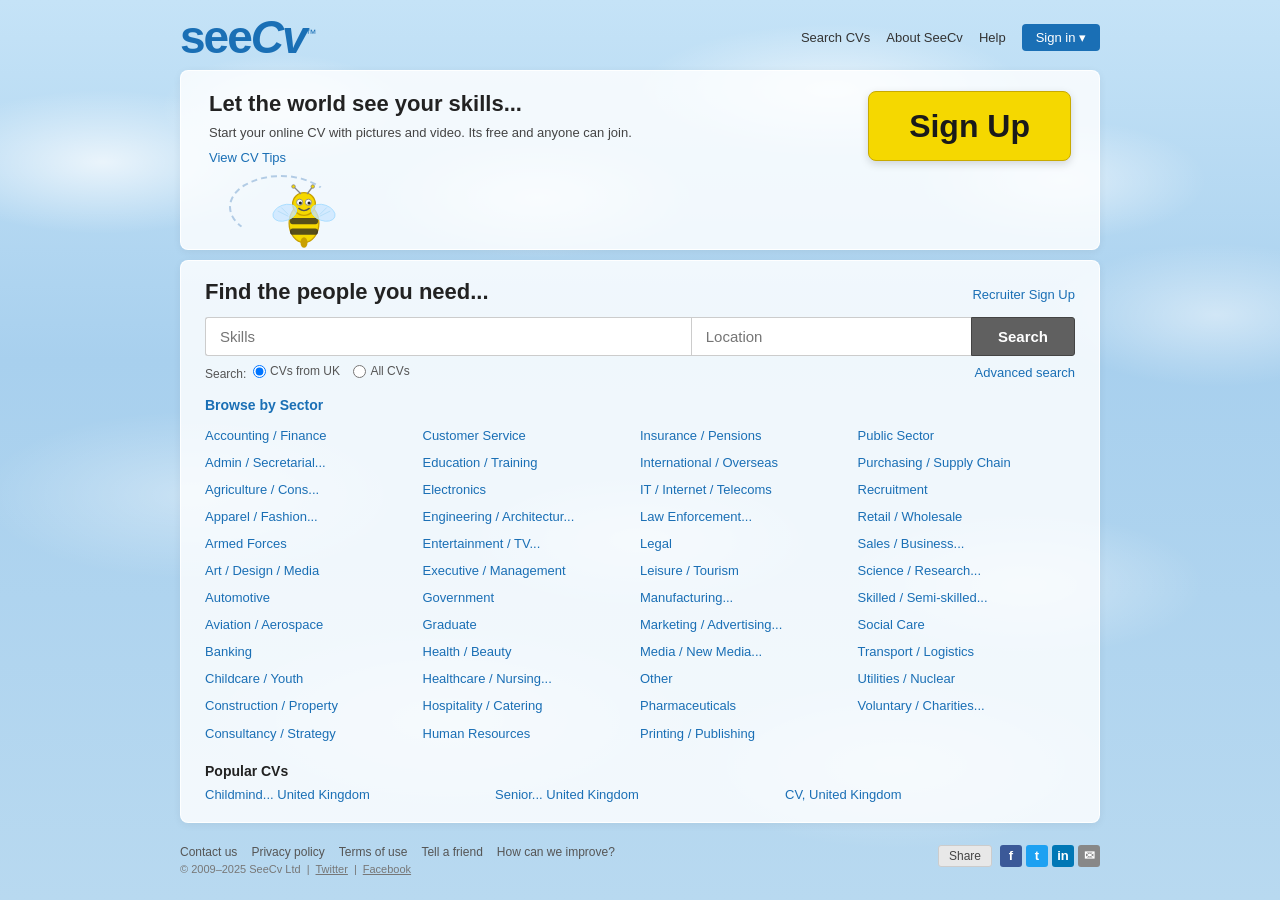
==== commit e6798a71: "Add files via upload" ====
--- a/index.html
+++ b/index.html
@@ -4,910 +4,716 @@
 <meta charset="UTF-8"/>
 <meta name="viewport" content="width=device-width, initial-scale=1.0"/>
 <title>SeeCv — The Multimedia CV Database</title>
-<meta name="description" content="SeeCv — find talent with photos and video. Free to search. Pay as you go from £1."/>
-<link rel="stylesheet" href="css/style.css"/>
-<link rel="icon" type="image/svg+xml" href="data:image/svg+xml,<svg xmlns='http://www.w3.org/2000/svg' viewBox='0 0 32 32'><rect width='32' height='32' rx='4' fill='%23d6eaf8'/><text x='3' y='24' font-size='22' font-weight='700' fill='%231a6fb5' font-family='Arial'>S</text></svg>"/>
+<style>
+* { box-sizing: border-box; margin: 0; padding: 0; }
+
+body {
+  font-family: Arial, sans-serif;
+  font-size: 13px;
+  background: #b8d9f0;
+  min-height: 100vh;
+}
+
+/* ── CLOUD BACKGROUND ── */
+.cloud-page {
+  background:
+    radial-gradient(ellipse 300px 120px at 8% 18%, rgba(255,255,255,0.7) 0%, transparent 60%),
+    radial-gradient(ellipse 200px 90px at 22% 12%, rgba(255,255,255,0.55) 0%, transparent 60%),
+    radial-gradient(ellipse 260px 100px at 42% 22%, rgba(255,255,255,0.5) 0%, transparent 60%),
+    radial-gradient(ellipse 320px 110px at 65% 10%, rgba(255,255,255,0.6) 0%, transparent 60%),
+    radial-gradient(ellipse 240px 100px at 83% 20%, rgba(255,255,255,0.5) 0%, transparent 60%),
+    radial-gradient(ellipse 280px 120px at 95% 35%, rgba(255,255,255,0.45) 0%, transparent 60%),
+    radial-gradient(ellipse 350px 140px at 15% 55%, rgba(255,255,255,0.35) 0%, transparent 60%),
+    radial-gradient(ellipse 280px 110px at 50% 60%, rgba(255,255,255,0.35) 0%, transparent 60%),
+    radial-gradient(ellipse 300px 120px at 80% 65%, rgba(255,255,255,0.38) 0%, transparent 60%),
+    radial-gradient(ellipse 400px 160px at 35% 80%, rgba(255,255,255,0.3) 0%, transparent 60%),
+    radial-gradient(ellipse 350px 140px at 70% 85%, rgba(255,255,255,0.32) 0%, transparent 60%),
+    linear-gradient(180deg, #c5e3f7 0%, #a8d0ee 40%, #b8d9f0 100%);
+  min-height: 100vh;
+}
+
+/* ── OUTER WRAPPER ── */
+.page-wrap {
+  max-width: 940px;
+  margin: 0 auto;
+  padding: 0 10px;
+}
+
+/* ── TOP NAV ── */
+.top-nav {
+  display: flex;
+  align-items: center;
+  justify-content: space-between;
+  padding: 14px 0 10px;
+}
+.logo {
+  font-size: 46px;
+  font-weight: 900;
+  color: #1a6fb5;
+  font-family: Arial, sans-serif;
+  letter-spacing: -2px;
+  line-height: 1;
+  text-decoration: none;
+}
+.logo .cv-italic {
+  font-style: italic;
+  color: #1a6fb5;
+}
+.logo-tm {
+  font-size: 11px;
+  font-weight: 400;
+  vertical-align: super;
+  color: #1a6fb5;
+  font-style: normal;
+}
+.nav-right {
+  display: flex;
+  align-items: center;
+  gap: 16px;
+}
+.nav-right a {
+  font-size: 13px;
+  color: #333;
+  text-decoration: none;
+}
+.nav-right a:hover { text-decoration: underline; color: #1a6fb5; }
+.signin-btn {
+  background: #1a6fb5;
+  color: #fff !important;
+  border: none;
+  border-radius: 4px;
+  padding: 6px 14px;
+  font-size: 13px;
+  cursor: pointer;
+  font-family: Arial, sans-serif;
+  display: flex;
+  align-items: center;
+  gap: 4px;
+}
+.signin-btn:hover { background: #155a96; }
+
+/* ── HERO CARD ── */
+.hero-card {
+  background: rgba(255,255,255,0.82);
+  border-radius: 8px;
+  padding: 20px 28px 0 28px;
+  margin-bottom: 0;
+  position: relative;
+  overflow: visible;
+  min-height: 180px;
+  border: 1px solid rgba(255,255,255,0.9);
+  box-shadow: 0 2px 8px rgba(0,0,0,0.06);
+}
+.hero-inner {
+  display: flex;
+  justify-content: space-between;
+  align-items: flex-start;
+}
+.hero-left { flex: 1; }
+.hero-left h2 {
+  font-size: 22px;
+  font-weight: 700;
+  color: #222;
+  margin-bottom: 8px;
+}
+.hero-left p {
+  font-size: 13px;
+  color: #444;
+  margin-bottom: 10px;
+}
+.hero-left a {
+  font-size: 13px;
+  color: #1a6fb5;
+  text-decoration: none;
+}
+.hero-left a:hover { text-decoration: underline; }
+.signup-btn {
+  background: #f5d800;
+  border: 1px solid #c8aa00;
+  border-radius: 8px;
+  padding: 18px 40px;
+  font-size: 32px;
+  font-weight: 900;
+  color: #1a1a1a;
+  cursor: pointer;
+  font-family: Arial, sans-serif;
+  box-shadow: 0 3px 8px rgba(0,0,0,0.15);
+  text-decoration: none;
+  display: inline-block;
+  line-height: 1;
+  margin-left: 20px;
+  flex-shrink: 0;
+  transition: background 0.12s;
+}
+.signup-btn:hover { background: #e8cc00; }
+
+/* ── BEE ── */
+.bee-area {
+  height: 80px;
+  position: relative;
+  display: flex;
+  align-items: flex-end;
+  padding-bottom: 0;
+}
+.bee-svg {
+  width: 70px;
+  height: 70px;
+  margin-left: 60px;
+  margin-bottom: -8px;
+  animation: beefloat 2.8s ease-in-out infinite;
+  display: block;
+}
+/* Dashed flight path */
+.bee-area::before {
+  content: '';
+  position: absolute;
+  left: 20px;
+  top: 10px;
+  width: 100px;
+  height: 60px;
+  border: 2px dashed rgba(100,150,200,0.45);
+  border-radius: 50%;
+  border-right-color: transparent;
+  border-bottom-color: transparent;
+}
+@keyframes beefloat {
+  0%,100% { transform: translateY(0) rotate(-4deg); }
+  50% { transform: translateY(-10px) rotate(4deg); }
+}
+
+/* ── SEARCH SECTION ── */
+.search-section {
+  background: rgba(255,255,255,0.82);
+  border-radius: 8px;
+  padding: 18px 24px 20px;
+  margin-top: 10px;
+  border: 1px solid rgba(255,255,255,0.9);
+  box-shadow: 0 2px 8px rgba(0,0,0,0.06);
+}
+.search-header {
+  display: flex;
+  justify-content: space-between;
+  align-items: baseline;
+  margin-bottom: 12px;
+}
+.search-header h2 {
+  font-size: 22px;
+  font-weight: 700;
+  color: #222;
+}
+.recruiter-link {
+  font-size: 13px;
+  color: #1a6fb5;
+  text-decoration: none;
+}
+.recruiter-link:hover { text-decoration: underline; }
+
+.search-row {
+  display: flex;
+  gap: 0;
+  margin-bottom: 8px;
+}
+.search-input {
+  flex: 1;
+  border: 1px solid #ccc;
+  border-right: none;
+  padding: 10px 14px;
+  font-size: 15px;
+  font-family: Arial, sans-serif;
+  color: #999;
+  background: #fff;
+  outline: none;
+  border-radius: 3px 0 0 3px;
+}
+.search-input:focus { border-color: #1a6fb5; color: #222; }
+.search-input.loc {
+  flex: 0.55;
+  border-left: 1px solid #ccc;
+  border-right: none;
+  border-radius: 0;
+}
+.search-btn {
+  background: #606060;
+  color: #fff;
+  border: 1px solid #444;
+  border-radius: 0 3px 3px 0;
+  padding: 10px 26px;
+  font-size: 15px;
+  font-weight: 700;
+  cursor: pointer;
+  font-family: Arial, sans-serif;
+  transition: background 0.12s;
+}
+.search-btn:hover { background: #444; }
+
+.search-meta {
+  display: flex;
+  justify-content: space-between;
+  align-items: center;
+  font-size: 12px;
+  color: #555;
+  margin-bottom: 16px;
+}
+.search-meta label {
+  display: inline-flex;
+  align-items: center;
+  gap: 4px;
+  margin-right: 10px;
+  cursor: pointer;
+}
+.adv-link {
+  font-size: 13px;
+  color: #1a6fb5;
+  text-decoration: none;
+}
+.adv-link:hover { text-decoration: underline; }
+
+/* ── SECTORS ── */
+.browse-title {
+  font-size: 14px;
+  font-weight: 700;
+  color: #1a6fb5;
+  margin-bottom: 10px;
+}
+.sectors-grid {
+  display: grid;
+  grid-template-columns: repeat(4, 1fr);
+  gap: 1px 0;
+  margin-bottom: 16px;
+}
+.sector-link {
+  font-size: 13px;
+  color: #1a6fb5;
+  text-decoration: none;
+  padding: 2px 0;
+  display: block;
+  line-height: 1.7;
+}
+.sector-link:hover { text-decoration: underline; color: #0d47a1; }
+
+/* ── POPULAR CVs ── */
+.popular-title {
+  font-size: 14px;
+  font-weight: 700;
+  color: #222;
+  margin-bottom: 8px;
+}
+.popular-row {
+  display: flex;
+  gap: 0;
+}
+.popular-item {
+  flex: 1;
+  font-size: 13px;
+  color: #1a6fb5;
+  text-decoration: none;
+  cursor: pointer;
+}
+.popular-item:hover { text-decoration: underline; }
+
+/* ── FOOTER ── */
+.footer {
+  padding: 10px 0 14px;
+  margin-top: 12px;
+  display: flex;
+  justify-content: space-between;
+  align-items: flex-start;
+  flex-wrap: wrap;
+  gap: 4px;
+}
+.footer-left { }
+.footer-links {
+  display: flex;
+  gap: 14px;
+  flex-wrap: wrap;
+  margin-bottom: 4px;
+}
+.footer-links a {
+  font-size: 12px;
+  color: #555;
+  text-decoration: none;
+}
+.footer-links a:hover { text-decoration: underline; color: #1a6fb5; }
+.footer-copy {
+  font-size: 11px;
+  color: #777;
+  display: flex;
+  align-items: center;
+  gap: 6px;
+}
+.footer-copy a { color: #777; font-size: 11px; }
+.footer-right {
+  display: flex;
+  align-items: center;
+  gap: 8px;
+  font-size: 12px;
+  color: #555;
+}
+.share-btn {
+  background: #e8e8e8;
+  border: 1px solid #ccc;
+  border-radius: 3px;
+  padding: 3px 10px;
+  font-size: 12px;
+  cursor: pointer;
+  color: #444;
+}
+.social-icons {
+  display: flex;
+  align-items: center;
+  gap: 4px;
+}
+.social-icon {
+  width: 22px;
+  height: 22px;
+  border-radius: 3px;
+  display: flex;
+  align-items: center;
+  justify-content: center;
+  font-size: 13px;
+  font-weight: 700;
+  cursor: pointer;
+  text-decoration: none;
+  color: #fff;
+}
+.fb { background: #3b5998; }
+.tw { background: #1da1f2; }
+.li { background: #0077b5; }
+.em { background: #888; }
+
+/* ── MODAL OVERLAY ── */
+.modal-overlay {
+  display: none;
+  position: fixed;
+  inset: 0;
+  background: rgba(0,0,0,0.45);
+  z-index: 500;
+  align-items: center;
+  justify-content: center;
+}
+.modal-overlay.open { display: flex; }
+.modal {
+  background: #fff;
+  border-radius: 6px;
+  padding: 28px;
+  width: 380px;
+  max-width: 95vw;
+  box-shadow: 0 8px 32px rgba(0,0,0,0.2);
+  position: relative;
+}
+.modal h2 { font-size: 18px; font-weight: 700; margin-bottom: 16px; color: #222; }
+.modal-x { position: absolute; top: 10px; right: 14px; background: none; border: none; font-size: 22px; cursor: pointer; color: #888; }
+.form-group { margin-bottom: 12px; }
+.form-group label { display: block; font-size: 12px; color: #555; margin-bottom: 4px; }
+.form-group input, .form-group select {
+  width: 100%; padding: 8px 10px;
+  border: 1px solid #bbb; border-radius: 3px;
+  font-size: 13px; font-family: Arial, sans-serif;
+}
+.form-group input:focus, .form-group select:focus { outline: none; border-color: #1a6fb5; }
+.type-row { display: grid; grid-template-columns: 1fr 1fr; gap: 8px; margin-bottom: 14px; }
+.type-opt {
+  border: 1px solid #ccc; border-radius: 3px; padding: 9px;
+  text-align: center; cursor: pointer; font-size: 13px; transition: all 0.1s;
+}
+.type-opt:hover { border-color: #1a6fb5; color: #1a6fb5; }
+.type-opt.active { border-color: #1a6fb5; background: #e8f2fc; color: #1a6fb5; font-weight: 700; }
+.modal-btn {
+  width: 100%; padding: 10px;
+  background: #f5d800; border: 1px solid #c8aa00; border-radius: 3px;
+  font-size: 14px; font-weight: 700; cursor: pointer; font-family: Arial, sans-serif;
+  margin-bottom: 8px;
+}
+.modal-btn:hover { background: #e8cc00; }
+.modal-link { text-align: center; font-size: 12px; color: #777; }
+.modal-link a { color: #1a6fb5; text-decoration: none; }
+.modal-link a:hover { text-decoration: underline; }
+
+/* ── TOAST ── */
+#toast {
+  position: fixed; bottom: 20px; right: 20px;
+  background: #333; color: #fff;
+  padding: 9px 16px; border-radius: 3px;
+  font-size: 13px; z-index: 999;
+  opacity: 0; transform: translateY(6px);
+  transition: all 0.2s; pointer-events: none;
+}
+#toast.show { opacity: 1; transform: translateY(0); }
+
+/* ── OTHER PAGES LINK ── */
+.page { display: none; }
+.page.active { display: block; }
+</style>
 </head>
-<body>
-
-<!-- ══ GLOBAL NAV ══════════════════════════════════════ -->
-<nav class="nav cloud-bg">
-  <div class="nav-inner">
-    <a class="nav-logo" onclick="App.go('home')">see<span>Cv</span></a>
-
-    <div class="nav-search-wrap" id="nav-search-bar">
-      <input type="text" id="home-q" placeholder="Skills, job title, keywords..."/>
-      <div class="nav-loc-sep"></div>
-      <input type="text" id="home-loc" class="nav-loc" placeholder="Location"/>
-      <button class="nav-search-btn-small" onclick="App.search(document.getElementById('home-q').value,document.getElementById('home-loc').value)">Search</button>
-    </div>
-
-    <div class="nav-links">
-      <a onclick="App.go('search')">Search CVs</a>
-      <a onclick="App.go('jobboard')">Job Board</a>
-      <a onclick="App.go('about')">About SeeCv</a>
-      <a onclick="App.go('help')">Help</a>
-      <div class="nav-basket-btn" id="nav-basket-wrap" onclick="App.go('basket')" style="display:none;">
-        Basket <span class="basket-count-pill" id="nav-basket-count">0</span>
+<body class="cloud-page">
+
+<div class="page-wrap">
+
+  <!-- ── TOP NAV ── -->
+  <div class="top-nav">
+    <a href="index.html" class="logo">see<span class="cv-italic">Cv</span><span class="logo-tm">™</span></a>
+    <div class="nav-right">
+      <a href="search.html">Search CVs</a>
+      <a href="about.html">About SeeCv</a>
+      <a href="help.html">Help</a>
+      <button class="signin-btn" onclick="openModal('modal-signin')">Sign in ▾</button>
+    </div>
+  </div>
+
+  <!-- ── HERO CARD ── -->
+  <div class="hero-card">
+    <div class="hero-inner">
+      <div class="hero-left">
+        <h2>Let the world see your skills...</h2>
+        <p>Start your online CV with pictures and video. Its free and anyone can join.</p>
+        <a href="help.html">View CV Tips</a>
       </div>
-      <div id="nav-right" class="flex-center gap-1"></div>
+      <a class="signup-btn" onclick="openModal('modal-signup')">Sign Up</a>
+    </div>
+    <!-- Bee with flight path dashes -->
+    <div class="bee-area">
+      <!-- SVG bee matching the image exactly -->
+      <svg class="bee-svg" viewBox="0 0 80 80" xmlns="http://www.w3.org/2000/svg">
+        <!-- Body -->
+        <ellipse cx="40" cy="46" rx="17" ry="22" fill="#f5d800" stroke="#c8a000" stroke-width="1.5"/>
+        <!-- Stripes -->
+        <rect x="24" y="40" width="32" height="7" rx="3" fill="#222" opacity="0.75"/>
+        <rect x="24" y="52" width="32" height="7" rx="3" fill="#222" opacity="0.75"/>
+        <!-- Head -->
+        <circle cx="40" cy="24" r="13" fill="#f5d800" stroke="#c8a000" stroke-width="1.5"/>
+        <!-- Eyes -->
+        <circle cx="35" cy="22" r="3.5" fill="#fff" stroke="#888" stroke-width="1"/>
+        <circle cx="45" cy="22" r="3.5" fill="#fff" stroke="#888" stroke-width="1"/>
+        <circle cx="35.8" cy="22.8" r="1.8" fill="#222"/>
+        <circle cx="45.8" cy="22.8" r="1.8" fill="#222"/>
+        <!-- Smile -->
+        <path d="M34 29 Q40 34 46 29" stroke="#555" stroke-width="1.5" fill="none" stroke-linecap="round"/>
+        <!-- Antennae -->
+        <line x1="36" y1="12" x2="28" y2="4" stroke="#888" stroke-width="1.5" stroke-linecap="round"/>
+        <line x1="44" y1="12" x2="50" y2="4" stroke="#888" stroke-width="1.5" stroke-linecap="round"/>
+        <circle cx="28" cy="4" r="2" fill="#f5d800" stroke="#888" stroke-width="1"/>
+        <circle cx="50" cy="4" r="2" fill="#f5d800" stroke="#888" stroke-width="1"/>
+        <!-- Wings -->
+        <ellipse cx="18" cy="34" rx="14" ry="9" fill="rgba(200,230,255,0.75)" stroke="#aaddff" stroke-width="1" transform="rotate(-20,18,34)"/>
+        <ellipse cx="62" cy="34" rx="14" ry="9" fill="rgba(200,230,255,0.75)" stroke="#aaddff" stroke-width="1" transform="rotate(20,62,34)"/>
+        <!-- Wing veins -->
+        <line x1="10" y1="32" x2="22" y2="38" stroke="#88ccee" stroke-width="0.7" opacity="0.6"/>
+        <line x1="14" y1="28" x2="22" y2="36" stroke="#88ccee" stroke-width="0.7" opacity="0.6"/>
+        <line x1="70" y1="32" x2="58" y2="38" stroke="#88ccee" stroke-width="0.7" opacity="0.6"/>
+        <line x1="66" y1="28" x2="58" y2="36" stroke="#88ccee" stroke-width="0.7" opacity="0.6"/>
+        <!-- Stinger -->
+        <ellipse cx="40" cy="68" rx="4" ry="6" fill="#c8a000"/>
+      </svg>
     </div>
   </div>
-</nav>
-
-<!-- ══ PAGE: HOME ══════════════════════════════════════ -->
-<div id="page-home" class="page cloud-bg" style="min-height:100vh;">
-
-  <!-- Candidate hero strip -->
-  <div style="background:rgba(255,255,255,0.5);border-bottom:1px solid var(--sky-dark);padding:12px 20px;display:flex;justify-content:space-between;align-items:center;">
-    <div>
-      <span style="font-size:14px;font-weight:700;color:var(--text-mid);">Let the world see your skills...</span>
-      <span style="font-size:13px;color:var(--text-muted);margin-left:10px;">Start your online CV with pictures and video. Its free and anyone can join.</span>
-      <a onclick="App.go('help')" style="font-size:13px;margin-left:10px;">View CV Tips</a>
-    </div>
-    <a onclick="App.openModal('modal-signup')" class="btn btn-yellow" style="font-size:16px;padding:10px 28px;font-weight:700;">Sign Up</a>
+
+  <!-- ── SEARCH SECTION ── -->
+  <div class="search-section">
+    <div class="search-header">
+      <h2>Find the people you need...</h2>
+      <a class="recruiter-link" onclick="openModal('modal-signup')">Recruiter Sign Up</a>
+    </div>
+
+    <div class="search-row">
+      <input type="text" class="search-input" id="q" placeholder="Skills" onkeydown="if(event.key==='Enter')doSearch()"/>
+      <input type="text" class="search-input loc" id="loc" placeholder="Location" onkeydown="if(event.key==='Enter')doSearch()"/>
+      <button class="search-btn" onclick="doSearch()">Search</button>
+    </div>
+
+    <div class="search-meta">
+      <div>
+        Search:&nbsp;
+        <label><input type="radio" name="scope" value="uk" checked/> CVs from UK</label>
+        <label><input type="radio" name="scope" value="all"/> All CVs</label>
+      </div>
+      <a class="adv-link" href="advanced.html">Advanced search</a>
+    </div>
+
+    <!-- Browse by Sector -->
+    <div class="browse-title">Browse by Sector</div>
+    <div class="sectors-grid">
+      <a class="sector-link" href="search.html?q=accounting+finance">Accounting / Finance</a>
+      <a class="sector-link" href="search.html?q=customer+service">Customer Service</a>
+      <a class="sector-link" href="search.html?q=insurance+pensions">Insurance / Pensions</a>
+      <a class="sector-link" href="search.html?q=public+sector">Public Sector</a>
+
+      <a class="sector-link" href="search.html?q=admin+secretarial">Admin / Secretarial...</a>
+      <a class="sector-link" href="search.html?q=education+training">Education / Training</a>
+      <a class="sector-link" href="search.html?q=international">International / Overseas</a>
+      <a class="sector-link" href="search.html?q=purchasing+supply">Purchasing / Supply Chain</a>
+
+      <a class="sector-link" href="search.html?q=agriculture">Agriculture / Cons...</a>
+      <a class="sector-link" href="search.html?q=electronics">Electronics</a>
+      <a class="sector-link" href="search.html?q=IT+telecoms">IT / Internet / Telecoms</a>
+      <a class="sector-link" href="search.html?q=recruitment">Recruitment</a>
+
+      <a class="sector-link" href="search.html?q=fashion">Apparel / Fashion...</a>
+      <a class="sector-link" href="search.html?q=engineering">Engineering / Architectur...</a>
+      <a class="sector-link" href="search.html?q=law+enforcement">Law Enforcement...</a>
+      <a class="sector-link" href="search.html?q=retail">Retail / Wholesale</a>
+
+      <a class="sector-link" href="search.html?q=armed+forces">Armed Forces</a>
+      <a class="sector-link" href="search.html?q=entertainment+tv">Entertainment / TV...</a>
+      <a class="sector-link" href="search.html?q=legal">Legal</a>
+      <a class="sector-link" href="search.html?q=sales">Sales / Business...</a>
+
+      <a class="sector-link" href="search.html?q=art+design+media">Art / Design / Media</a>
+      <a class="sector-link" href="search.html?q=executive+management">Executive / Management</a>
+      <a class="sector-link" href="search.html?q=leisure+tourism">Leisure / Tourism</a>
+      <a class="sector-link" href="search.html?q=science+research">Science / Research...</a>
+
+      <a class="sector-link" href="search.html?q=automotive">Automotive</a>
+      <a class="sector-link" href="search.html?q=government">Government</a>
+      <a class="sector-link" href="search.html?q=manufacturing">Manufacturing...</a>
+      <a class="sector-link" href="search.html?q=skilled+trades">Skilled / Semi-skilled...</a>
+
+      <a class="sector-link" href="search.html?q=aviation+aerospace">Aviation / Aerospace</a>
+      <a class="sector-link" href="search.html?q=graduate">Graduate</a>
+      <a class="sector-link" href="search.html?q=marketing+advertising">Marketing / Advertising...</a>
+      <a class="sector-link" href="search.html?q=social+care">Social Care</a>
+
+      <a class="sector-link" href="search.html?q=banking">Banking</a>
+      <a class="sector-link" href="search.html?q=health+beauty">Health / Beauty</a>
+      <a class="sector-link" href="search.html?q=media+new+media">Media / New Media...</a>
+      <a class="sector-link" href="search.html?q=transport+logistics">Transport / Logistics</a>
+
+      <a class="sector-link" href="search.html?q=childcare+youth">Childcare / Youth</a>
+      <a class="sector-link" href="search.html?q=healthcare+nursing">Healthcare / Nursing...</a>
+      <a class="sector-link" href="search.html?q=other">Other</a>
+      <a class="sector-link" href="search.html?q=utilities">Utilities / Nuclear</a>
+
+      <a class="sector-link" href="search.html?q=construction+property">Construction / Property</a>
+      <a class="sector-link" href="search.html?q=hospitality+catering">Hospitality / Catering</a>
+      <a class="sector-link" href="search.html?q=pharmaceuticals">Pharmaceuticals</a>
+      <a class="sector-link" href="search.html?q=voluntary+charities">Voluntary / Charities...</a>
+
+      <a class="sector-link" href="search.html?q=consultancy+strategy">Consultancy / Strategy</a>
+      <a class="sector-link" href="search.html?q=human+resources">Human Resources</a>
+      <a class="sector-link" href="search.html?q=printing+publishing">Printing / Publishing</a>
+      <a class="sector-link" href="search.html?q=other"></a>
+    </div>
+
+    <!-- Popular CVs -->
+    <div class="popular-title">Popular CVs</div>
+    <div class="popular-row">
+      <a class="popular-item" href="search.html?q=childminder">Childmind... United Kingdom</a>
+      <a class="popular-item" href="search.html?q=senior">Senior... United Kingdom</a>
+      <a class="popular-item" href="search.html?q=cv">CV, United Kingdom</a>
+    </div>
   </div>
 
-  <!-- Main search card -->
-  <div style="padding:32px 20px 16px;display:flex;justify-content:space-between;align-items:flex-start;max-width:var(--max);margin:0 auto;">
-
-    <!-- Left: bee + big logo + search -->
-    <div style="flex:1;max-width:620px;">
-      <div class="bee-wrap"><span class="bee" title="SeeCv — busy finding talent!">🐝</span></div>
-      <div class="home-logo-wrap">
-        <div class="home-logo">see<span>Cv</span></div>
+  <!-- ── FOOTER ── -->
+  <div class="footer">
+    <div class="footer-left">
+      <div class="footer-links">
+        <a href="about.html">Contact us</a>
+        <a href="about.html">Privacy policy</a>
+        <a href="about.html">Terms of use</a>
+        <a href="about.html">Tell a friend</a>
+        <a href="help.html">How can we improve?</a>
       </div>
-      <div class="home-tagline">The multimedia CV database — for anyone and everyone</div>
-
-      <div class="home-search-area">
-        <div class="search-box">
-          <input type="text" id="hero-q" placeholder="Skills, job title, keywords..."/>
-          <div class="sep"></div>
-          <input type="text" id="hero-loc" class="loc-field" placeholder="Location"/>
-          <button class="search-btn-main" onclick="App.search(document.getElementById('hero-q').value,document.getElementById('hero-loc').value)">Search</button>
-        </div>
-        <div class="scope-row">
-          <label><input type="radio" name="hscope" checked/> CVs from UK</label>
-          <label><input type="radio" name="hscope"/> All CVs</label>
-          <a onclick="App.go('advanced')" style="margin-left:auto;">Advanced search</a>
-        </div>
-        <div class="home-btn-row">
-          <button class="btn btn-outline" onclick="App.search('','')" style="font-size:13px;">Search CVs</button>
-          <button class="btn btn-outline" onclick="App.openModal('modal-signup')" style="font-size:13px;">Create Free CV</button>
-        </div>
+      <div class="footer-copy">
+        <span>© 2009–2025 SeeCv Ltd</span>
+        <span>|</span>
+        <a href="#">Twitter</a>
+        <span>|</span>
+        <a href="#">Facebook</a>
       </div>
-
-      <!-- Recruiter sign up -->
-      <div style="text-align:center;margin-top:12px;font-size:13px;color:var(--text-muted);">
-        Looking to hire? <a onclick="App.openModal('modal-signup')">Recruiter sign up →</a>
+    </div>
+    <div class="footer-right">
+      <button class="share-btn">Share</button>
+      <div class="social-icons">
+        <a class="social-icon fb" title="Facebook">f</a>
+        <a class="social-icon tw" title="Twitter">t</a>
+        <a class="social-icon li" title="LinkedIn">in</a>
+        <a class="social-icon em" title="Email">✉</a>
       </div>
     </div>
-
-    <!-- Right: Find people box -->
-    <div style="width:320px;margin-left:40px;flex-shrink:0;">
-      <div class="card" style="background:rgba(255,255,255,0.85);border-color:var(--sky-dark);">
-        <div style="font-size:17px;font-weight:700;color:var(--text);margin-bottom:14px;">Find the people you need...</div>
-        <div class="search-box mb-2" style="border-radius:3px;">
-          <input type="text" id="find-q" placeholder="Skills"/>
-          <div class="sep"></div>
-          <input type="text" id="find-loc" class="loc-field" placeholder="Location"/>
-          <button class="search-btn-main" style="border-radius:0;" onclick="App.search(document.getElementById('find-q').value,document.getElementById('find-loc').value)">Search</button>
-        </div>
-        <div class="scope-row mb-2">
-          <label><input type="radio" name="fscope" checked/> CVs from UK</label>
-          <label><input type="radio" name="fscope"/> All CVs</label>
-          <a onclick="App.go('advanced')" style="margin-left:auto;font-size:12px;">Advanced</a>
-        </div>
-
-        <!-- Browse by sector -->
-        <div style="border-top:1px solid var(--border-light);padding-top:12px;">
-          <div style="font-size:12px;font-weight:700;color:var(--text-mid);margin-bottom:8px;">Browse by Sector</div>
-          <div class="sector-grid">
-            <a class="sector-link" onclick="App.search('accounting finance','')">Accounting / Finance</a>
-            <a class="sector-link" onclick="App.search('customer service','')">Customer Service</a>
-            <a class="sector-link" onclick="App.search('insurance','')">Insurance / Pensions</a>
-            <a class="sector-link" onclick="App.search('public sector','')">Public Sector</a>
-            <a class="sector-link" onclick="App.search('admin secretarial','')">Admin / Secretarial</a>
-            <a class="sector-link" onclick="App.search('education training','')">Education / Training</a>
-            <a class="sector-link" onclick="App.search('international','')">International</a>
-            <a class="sector-link" onclick="App.search('purchasing supply','')">Purchasing / Supply</a>
-            <a class="sector-link" onclick="App.search('agriculture','')">Agriculture</a>
-            <a class="sector-link" onclick="App.search('electronics','')">Electronics</a>
-            <a class="sector-link" onclick="App.search('IT tech','')">IT / Telecoms</a>
-            <a class="sector-link" onclick="App.search('recruitment','')">Recruitment</a>
-            <a class="sector-link" onclick="App.search('fashion','')">Apparel / Fashion</a>
-            <a class="sector-link" onclick="App.search('engineering','')">Engineering</a>
-            <a class="sector-link" onclick="App.search('law legal','')">Law Enforcement</a>
-            <a class="sector-link" onclick="App.search('retail','')">Retail / Wholesale</a>
-            <a class="sector-link" onclick="App.search('armed forces','')">Armed Forces</a>
-            <a class="sector-link" onclick="App.search('entertainment tv','')">Entertainment / TV</a>
-            <a class="sector-link" onclick="App.search('legal','')">Legal</a>
-            <a class="sector-link" onclick="App.search('sales business','')">Sales / Business</a>
-            <a class="sector-link" onclick="App.search('art design media','')">Art / Design / Media</a>
-            <a class="sector-link" onclick="App.search('management','')">Executive / Management</a>
-            <a class="sector-link" onclick="App.search('leisure tourism','')">Leisure / Tourism</a>
-            <a class="sector-link" onclick="App.search('science research','')">Science / Research</a>
-            <a class="sector-link" onclick="App.search('automotive','')">Automotive</a>
-            <a class="sector-link" onclick="App.search('government','')">Government</a>
-            <a class="sector-link" onclick="App.search('manufacturing','')">Manufacturing</a>
-            <a class="sector-link" onclick="App.search('skilled trades','')">Skilled / Trades</a>
-            <a class="sector-link" onclick="App.search('aviation aerospace','')">Aviation</a>
-            <a class="sector-link" onclick="App.search('graduate','')">Graduate</a>
-            <a class="sector-link" onclick="App.search('marketing','')">Marketing / Advertising</a>
-            <a class="sector-link" onclick="App.search('social care','')">Social Care</a>
-            <a class="sector-link" onclick="App.search('banking','')">Banking</a>
-            <a class="sector-link" onclick="App.search('health beauty','')">Health / Beauty</a>
-            <a class="sector-link" onclick="App.search('media new media','')">Media / New Media</a>
-            <a class="sector-link" onclick="App.search('transport logistics','')">Transport / Logistics</a>
-            <a class="sector-link" onclick="App.search('childcare','')">Childcare / Youth</a>
-            <a class="sector-link" onclick="App.search('healthcare nursing','')">Healthcare / Nursing</a>
-            <a class="sector-link" onclick="App.search('other','')">Other</a>
-            <a class="sector-link" onclick="App.search('utilities','')">Utilities / Nuclear</a>
-            <a class="sector-link" onclick="App.search('construction','')">Construction</a>
-            <a class="sector-link" onclick="App.search('hospitality catering','')">Hospitality / Catering</a>
-            <a class="sector-link" onclick="App.search('pharmaceuticals','')">Pharmaceuticals</a>
-            <a class="sector-link" onclick="App.search('voluntary charities','')">Voluntary / Charities</a>
-            <a class="sector-link" onclick="App.search('consultancy','')">Consultancy</a>
-            <a class="sector-link" onclick="App.search('human resources','')">Human Resources</a>
-            <a class="sector-link" onclick="App.search('printing publishing','')">Printing / Publishing</a>
-          </div>
-        </div>
-
-        <!-- Popular CVs -->
-        <div style="border-top:1px solid var(--border-light);padding-top:10px;margin-top:10px;">
-          <div style="font-size:12px;font-weight:700;color:var(--text-mid);margin-bottom:6px;">Popular CVs</div>
-          <div class="pop-grid">
-            <a class="pop-item" onclick="App.openProfile(1)">Gas Engineer... Manchester</a>
-            <a class="pop-item" onclick="App.openProfile(4)">Graphic Designer... London</a>
-            <a class="pop-item" onclick="App.openProfile(5)">Developer... Birmingham</a>
-            <a class="pop-item" onclick="App.openProfile(8)">Marketing Mgr... Bristol</a>
-            <a class="pop-item" onclick="App.openProfile(6)">Childminder... Leeds</a>
-            <a class="pop-item" onclick="App.openProfile(7)">Chef... Manchester</a>
-          </div>
-        </div>
-      </div>
-    </div>
   </div>
 
-  <footer class="footer cloud-bg">
-    <a onclick="App.go('about')">Contact us</a>
-    <a>Privacy policy</a>
-    <a>Terms of use</a>
-    <a onclick="App.go('help')">Help</a>
-    <span>Report page</span>
-    <a onclick="App.go('help')">Tell a friend</a>
-    <a onclick="App.go('help')">How can we improve?</a>
-    <span style="margin-left:auto;">© 2025 SeeCv Ltd</span>
-    <span>|</span>
-    <a onclick="App.openModal('modal-signup')">Recruiter sign up</a>
-  </footer>
-</div>
-
-<!-- ══ PAGE: SEARCH RESULTS ══════════════════════════════ -->
-<div id="page-search" class="page">
-  <!-- Search bar -->
-  <div style="background:var(--sky);border-bottom:1px solid var(--sky-dark);padding:10px 20px;" class="cloud-bg">
-    <div style="display:flex;gap:8px;align-items:center;max-width:var(--max);margin:0 auto;">
-      <div class="search-box" style="flex:1;max-width:700px;border-radius:3px;">
-        <input type="text" id="srch-q" placeholder="Skills, job title, keywords..."/>
-        <div class="sep"></div>
-        <input type="text" id="srch-loc" class="loc-field" placeholder="Location"/>
-        <button class="search-btn-main" style="border-radius:0;" onclick="App.search(document.getElementById('srch-q').value,document.getElementById('srch-loc').value)">Search</button>
-      </div>
-      <a onclick="App.go('advanced')" class="btn btn-outline btn-sm">Advanced search</a>
-    </div>
-    <div style="max-width:var(--max);margin:6px auto 0;display:flex;justify-content:space-between;align-items:center;">
-      <div class="scope-row">
-        <label><input type="radio" name="sscope" checked/> CVs from UK</label>
-        <label><input type="radio" name="sscope"/> All CVs</label>
-        <span id="srch-count" class="text-muted" style="font-size:12px;margin-left:16px;"></span>
-      </div>
-      <select style="font-size:12px;padding:3px 8px;border:1px solid var(--border);border-radius:2px;">
-        <option>Sort: Relevance</option><option>Most recent</option><option>Salary high-low</option>
-      </select>
-    </div>
-  </div>
-
-  <div class="results-wrap" style="max-width:var(--max);margin:0 auto;width:100%;">
-    <div class="results-main" id="srch-list"></div>
-
-    <div class="results-right">
-      <div class="filter-section">
-        <h4>Refine results</h4>
-        <div class="filter-opt"><input type="checkbox" checked/> Actively looking</div>
-        <div class="filter-opt"><input type="checkbox" checked/> Open to offers</div>
-      </div>
-      <div class="filter-section">
-        <h4>Contract type</h4>
-        <div class="filter-opt"><input type="checkbox" checked/> Permanent</div>
-        <div class="filter-opt"><input type="checkbox" checked/> Contract</div>
-        <div class="filter-opt"><input type="checkbox"/> Freelance</div>
-        <div class="filter-opt"><input type="checkbox"/> Temporary</div>
-      </div>
-      <div class="filter-section">
-        <h4>Salary</h4>
-        <select style="font-size:12px;width:100%;margin-bottom:6px;">
-          <option>Any salary</option><option>£20k+</option><option>£30k+</option><option>£40k+</option><option>£50k+</option><option>£60k+</option>
-        </select>
-      </div>
-      <div class="filter-section">
-        <h4>Radius</h4>
-        <select style="font-size:12px;width:100%;">
-          <option>10 miles</option><option selected>25 miles</option><option>50 miles</option><option>Nationwide</option>
-        </select>
-      </div>
-      <div style="background:#fffde7;border:1px solid #f5e27a;border-radius:3px;padding:10px;margin-top:6px;">
-        <div style="font-size:12px;font-weight:700;color:#7d6608;margin-bottom:4px;">Your basket</div>
-        <div class="text-xs text-muted" id="basket-mini">0 CVs</div>
-        <button class="btn btn-yellow btn-sm w-full" style="margin-top:6px;" onclick="App.go('basket')">View basket</button>
-      </div>
-      <div style="margin-top:8px;">
-        <button class="btn btn-outline btn-sm w-full" onclick="App.user?App.toast('Search saved'):App.openModal('modal-signin')">Save this search</button>
-      </div>
-    </div>
-  </div>
-
-  <footer class="footer cloud-bg">
-    <a onclick="App.go('home')">Home</a><a onclick="App.go('about')">About</a><a>Privacy</a><a onclick="App.go('help')">Help</a>
-    <span style="margin-left:auto;">© 2025 SeeCv Ltd</span>
-  </footer>
-</div>
-
-<!-- ══ PAGE: CANDIDATE PROFILE ══════════════════════════ -->
-<div id="page-profile" class="page">
-  <div class="profile-subnav cloud-bg">
-    <div style="display:flex;align-items:center;gap:14px;">
-      <a onclick="App.go('search')" style="font-size:13px;">← Back to results</a>
-      <span style="color:var(--border);">|</span>
-      <span class="text-xs text-muted">Candidate profile</span>
-    </div>
-    <div style="display:flex;gap:8px;">
-      <button class="btn btn-outline btn-sm" onclick="App.addToBasket(App.currentCandidate?.id, null)">Add to basket</button>
-      <button class="btn btn-yellow btn-sm" onclick="App.buyNow(App.currentCandidate?.id)">Buy contact details — £1</button>
-      <button class="btn btn-outline btn-sm" onclick="App.toast('Share link copied!')">Share profile</button>
-      <button class="btn btn-outline btn-sm" onclick="App.toast('PDF download available after purchase')">Download PDF</button>
-    </div>
-  </div>
-
-  <div class="profile-wrap">
-    <!-- Left col -->
-    <div class="profile-left-col">
-      <div style="text-align:center;margin-bottom:14px;">
-        <div class="avatar av-xl" id="prof-av" style="margin:0 auto 10px;"><span id="prof-initials">JP</span></div>
-        <div style="font-size:14px;font-weight:700;" id="prof-name">Name</div>
-        <div class="text-xs text-muted mt-1" id="prof-location"></div>
-        <span class="badge badge-green mt-1" id="prof-status" style="display:inline-block;margin-top:5px;"></span>
-      </div>
-      <div style="margin-bottom:12px;">
-        <div class="flex-between mb-1"><span class="text-xs text-muted">Profile complete</span><span class="text-xs" style="color:var(--blue);" id="prof-pct">85%</span></div>
-        <div class="prog-wrap"><div class="prog-bar" id="prof-prog" style="width:85%;"></div></div>
-      </div>
-      <div style="font-size:11px;font-weight:700;color:var(--text-muted);margin-bottom:6px;text-transform:uppercase;">Key details</div>
-      <div class="text-xs text-muted mb-1">Notice: <span class="bold" id="prof-notice"></span></div>
-      <div class="text-xs text-muted mb-1">Salary: <span class="bold" id="prof-salary"></span></div>
-      <div class="text-xs text-muted mb-2">Type: <span class="bold" id="prof-type"></span></div>
-      <div style="border-top:1px solid var(--sky-dark);padding-top:10px;">
-        <div style="font-size:11px;font-weight:700;color:var(--text-muted);text-transform:uppercase;margin-bottom:7px;">Photos</div>
-        <div style="display:grid;grid-template-columns:1fr 1fr 1fr;gap:4px;margin-bottom:10px;">
-          <div style="aspect-ratio:1;border-radius:3px;background:#1a6fb5;opacity:0.6;cursor:pointer;" onclick="App.toast('Buy CV to unlock full media')"></div>
-          <div style="aspect-ratio:1;border-radius:3px;background:#2a7a2a;opacity:0.6;cursor:pointer;" onclick="App.toast('Buy CV to unlock full media')"></div>
-          <div style="aspect-ratio:1;border-radius:3px;background:#6a1b9a;opacity:0.6;cursor:pointer;" onclick="App.toast('Buy CV to unlock full media')"></div>
-        </div>
-        <div style="font-size:11px;font-weight:700;color:var(--text-muted);text-transform:uppercase;margin-bottom:5px;">Video pitch</div>
-        <div style="background:#eee;border-radius:3px;padding:12px;text-align:center;cursor:pointer;" onclick="App.buyNow(App.currentCandidate?.id)">
-          <div style="font-size:22px;">▶</div>
-          <div style="font-size:11px;color:var(--text-muted);margin-top:2px;">30-sec pitch</div>
-        </div>
-      </div>
-      <div style="margin-top:12px;display:flex;flex-direction:column;gap:5px;">
-        <button class="btn btn-outline btn-sm" onclick="App.saveCV(App.currentCandidate?.id)">Save CV</button>
-      </div>
-    </div>
-
-    <!-- Right col -->
-    <div class="profile-right-col">
-      <div class="profile-tabs">
-        <button class="ptab active" data-tab="cv" onclick="App.switchProfileTab('cv')">CV Profile</button>
-        <button class="ptab" data-tab="media" onclick="App.switchProfileTab('media')">Media Page</button>
-        <button class="ptab" data-tab="cover" onclick="App.switchProfileTab('cover')">Cover Letter</button>
-        <button class="ptab" data-tab="message" onclick="App.switchProfileTab('message')">Message</button>
-      </div>
-
-      <!-- CV Tab -->
-      <div id="ptab-cv" class="ptab-panel active">
-        <!-- Unlocked -->
-        <div id="prof-unlocked-section" style="display:none;" class="notif-bar success mb-2">
-          Contact details unlocked —
-          <strong id="prof-phone"></strong> &nbsp;|&nbsp;
-          <strong id="prof-email"></strong>
-          <button class="btn btn-outline btn-sm" style="margin-left:10px;" onclick="App.switchProfileTab('message');document.querySelector('[data-tab=message]').classList.add('active')">Message now</button>
-        </div>
-        <!-- Buy -->
-        <div id="prof-buy-section" class="card" style="background:#fffde7;border-color:#f5e27a;margin-bottom:16px;">
-          <div style="font-size:13px;font-weight:700;margin-bottom:6px;">Contact details are hidden</div>
-          <div class="text-sm text-muted mb-2">Purchase this CV for £1 to unlock the phone number, email and direct messaging.</div>
-          <div style="display:flex;gap:8px;">
-            <button class="btn btn-yellow btn-sm" onclick="App.buyNow(App.currentCandidate?.id)">Buy contact details — £1</button>
-            <button class="btn btn-outline btn-sm" onclick="App.addToBasket(App.currentCandidate?.id, null)">Add to basket</button>
-          </div>
-          <div class="text-xs text-muted mt-1">Money-back guarantee · Secure checkout</div>
-        </div>
-
-        <div class="cv-section">
-          <h3>Personal Profile</h3>
-          <p class="text-sm" id="prof-profile-text"></p>
-        </div>
-        <div class="cv-section">
-          <h3>Key Skills</h3>
-          <div id="prof-skills" style="display:flex;flex-wrap:wrap;gap:4px;"></div>
-        </div>
-        <div class="cv-section">
-          <h3>Experience</h3>
-          <div id="prof-experience"></div>
-        </div>
-        <div class="cv-section">
-          <h3>Qualifications</h3>
-          <p class="text-sm" id="prof-quals"></p>
-        </div>
-        <div class="cv-section">
-          <h3>Hobbies &amp; Interests</h3>
-          <p class="text-sm" id="prof-hobbies"></p>
-        </div>
-        <div class="cv-section">
-          <h3>Ideal Job &amp; Goals</h3>
-          <p class="text-sm" id="prof-ideal"></p>
-        </div>
-      </div>
-
-      <!-- Media Tab -->
-      <div id="ptab-media" class="ptab-panel">
-        <div class="cv-section">
-          <h3>Photos</h3>
-          <div style="display:grid;grid-template-columns:repeat(4,1fr);gap:8px;margin-bottom:16px;">
-            <div style="aspect-ratio:1;background:#1a6fb5;border-radius:3px;opacity:.65;cursor:pointer;" onclick="App.toast('Purchase CV to view full images')"></div>
-            <div style="aspect-ratio:1;background:#2a7a2a;border-radius:3px;opacity:.65;cursor:pointer;" onclick="App.toast('Purchase CV to view full images')"></div>
-            <div style="aspect-ratio:1;background:#6a1b9a;border-radius:3px;opacity:.65;cursor:pointer;" onclick="App.toast('Purchase CV to view full images')"></div>
-            <div style="aspect-ratio:1;border:1px dashed var(--border);border-radius:3px;display:flex;align-items:center;justify-content:center;color:var(--text-muted);font-size:11px;">+3 more</div>
-          </div>
-        </div>
-        <div class="cv-section">
-          <h3>30-Second Pitch Video</h3>
-          <div style="background:#f0f0f0;border-radius:3px;padding:32px;text-align:center;cursor:pointer;" onclick="App.buyNow(App.currentCandidate?.id)">
-            <div style="font-size:40px;margin-bottom:8px;">▶</div>
-            <div style="font-size:13px;font-weight:700;margin-bottom:4px;">Pitch video available</div>
-            <div class="text-xs text-muted">Purchase CV to unlock</div>
-          </div>
-        </div>
-      </div>
-
-      <!-- Cover Letter Tab -->
-      <div id="ptab-cover" class="ptab-panel">
-        <div class="cv-section">
-          <h3>Cover Letter</h3>
-          <div style="background:#fffde7;border:1px solid #f5e27a;border-radius:3px;padding:14px;font-size:13px;color:var(--text-mid);">
-            <p>Purchase this CV to read the candidate's cover letter and personal statement.</p>
-            <button class="btn btn-yellow btn-sm mt-2" onclick="App.buyNow(App.currentCandidate?.id)">Unlock — £1</button>
-          </div>
-        </div>
-      </div>
-
-      <!-- Message Tab -->
-      <div id="ptab-message" class="ptab-panel">
-        <div class="cv-section">
-          <h3>Send a message</h3>
-          <div class="msg-thread" id="prof-thread">
-            <div style="color:var(--text-muted);font-size:13px;margin:auto;text-align:center;">Purchase CV to start messaging</div>
-          </div>
-          <div class="msg-row">
-            <input type="text" id="prof-msg" placeholder="Type a message..."/>
-            <button class="btn btn-blue btn-sm" onclick="App.sendMsg('prof-msg','prof-thread')">Send</button>
-          </div>
-          <div class="text-xs text-muted mt-1">Messages are delivered to the candidate's email and SeeCv account.</div>
-        </div>
-      </div>
-    </div>
+</div><!-- /page-wrap -->
+
+<!-- ── SIGN IN MODAL ── -->
+<div id="modal-signin" class="modal-overlay">
+  <div class="modal">
+    <button class="modal-x" onclick="closeModal('modal-signin')">×</button>
+    <h2>Sign in to SeeCv</h2>
+    <div class="type-row">
+      <div class="type-opt active si-type" data-type="recruiter" onclick="setType(this,'si-type')">Recruiter</div>
+      <div class="type-opt si-type" data-type="candidate" onclick="setType(this,'si-type')">Candidate</div>
+    </div>
+    <div class="form-group"><label>Email address</label><input type="email" id="si-email" placeholder="you@example.com"/></div>
+    <div class="form-group"><label>Password</label><input type="password" id="si-pass" placeholder="••••••••" onkeydown="if(event.key==='Enter')signIn()"/></div>
+    <button class="modal-btn" onclick="signIn()">Sign in</button>
+    <div class="modal-link">Don't have an account? <a onclick="closeModal('modal-signin');openModal('modal-signup')">Sign up free</a></div>
   </div>
 </div>
 
-<!-- ══ PAGE: BASKET ══════════════════════════════════════ -->
-<div id="page-basket" class="page" style="background:var(--sky);min-height:100vh;" >
-  <div class="basket-wrap">
-    <div class="checkout-steps">
-      <span class="cstep active">Basket</span><span class="cstep-arrow">→</span>
-      <span class="cstep">Billing address</span><span class="cstep-arrow">→</span>
-      <span class="cstep">Confirm and buy</span><span class="cstep-arrow">→</span>
-      <span class="cstep">Thank you</span>
-    </div>
-
-    <div style="display:grid;grid-template-columns:1fr 300px;gap:20px;align-items:start;">
-      <div>
-        <div class="card mb-2">
-          <div style="font-size:16px;font-weight:700;margin-bottom:14px;">Basket</div>
-          <div id="basket-list"></div>
-        </div>
-
-        <div class="card mb-2">
-          <div style="font-size:14px;font-weight:700;margin-bottom:10px;">Buy credits in bulk and save</div>
-          <div class="text-xs text-muted mb-2">Credits never expire. Use them any time.</div>
-          <div class="credit-row sel" onclick="selectCredit(this)"><input type="radio" name="cp" checked/><div style="flex:1;"><div class="bold text-sm">10 CVs</div><div class="text-xs text-muted">£3.00 each</div></div><div style="font-weight:700;color:var(--blue);">£30</div></div>
-          <div class="credit-row" onclick="selectCredit(this)"><input type="radio" name="cp"/><div style="flex:1;"><div class="bold text-sm">25 CVs</div><div class="text-xs text-muted">£2.00 each — save 33%</div></div><div style="font-weight:700;color:var(--blue);">£50</div></div>
-          <div class="credit-row" onclick="selectCredit(this)"><input type="radio" name="cp"/><div style="flex:1;"><div class="bold text-sm">50 CVs</div><div class="text-xs text-muted">£1.60 each — save 47%</div></div><div style="font-weight:700;color:var(--blue);">£80</div></div>
-          <div class="credit-row" onclick="selectCredit(this)"><input type="radio" name="cp"/><div style="flex:1;"><div class="bold text-sm">100 CVs</div><div class="text-xs text-muted">£1.30 each — save 57%</div></div><div style="font-weight:700;color:var(--blue);">£130</div></div>
-        </div>
-
-        <!-- Share basket -->
-        <div class="card">
-          <div style="font-size:13px;font-weight:700;margin-bottom:6px;">Share this basket</div>
-          <div class="text-xs text-muted mb-2">Send your shortlisted CVs to a colleague for review before purchasing.</div>
-          <button class="btn btn-outline btn-sm" onclick="App.shareBasket()">Generate share link</button>
-          <div id="share-basket-box" class="share-basket-box" style="display:none;margin-top:10px;">
-            <div class="text-xs text-muted mb-1">Share this link — recipients can view the shortlisted CVs (contact details remain hidden):</div>
-            <div style="display:flex;gap:6px;">
-              <input type="text" id="share-basket-url" readonly style="flex:1;font-size:11px;background:#fff8e1;"/>
-              <button class="btn btn-yellow btn-sm" onclick="App.copyShareLink()">Copy</button>
-            </div>
-          </div>
-        </div>
-      </div>
-
-      <div class="card" style="position:sticky;top:calc(var(--nav-h)+16px);">
-        <div style="font-size:14px;font-weight:700;margin-bottom:12px;">Order summary</div>
-        <div class="flex-between text-sm mb-1"><span>CVs in basket</span><span class="bold" id="basket-total">0 CVs</span></div>
-        <div class="flex-between text-sm mb-2"><span>Credit pack</span><span class="bold">10 credits</span></div>
-        <div style="border-top:1px solid var(--border);padding-top:10px;margin-bottom:12px;">
-          <div class="flex-between"><span style="font-size:15px;font-weight:700;">Total</span><span style="font-size:20px;font-weight:700;color:var(--blue);">£30</span></div>
-        </div>
-        <button class="btn btn-yellow btn-lg w-full mb-1" onclick="App.completePurchase()">Continue →</button>
-        <div class="text-xs text-muted text-center">Visa · Mastercard · PayPal</div>
-        <div class="text-xs text-muted text-center mt-1">Money-back guarantee</div>
-      </div>
-    </div>
-
-    <div class="mt-2"><a onclick="App.go('search')" class="text-sm">← Continue searching</a></div>
+<!-- ── SIGN UP MODAL ── -->
+<div id="modal-signup" class="modal-overlay">
+  <div class="modal">
+    <button class="modal-x" onclick="closeModal('modal-signup')">×</button>
+    <h2>Join SeeCv — it's free</h2>
+    <div class="type-row">
+      <div class="type-opt active su-type" data-type="candidate" onclick="setType(this,'su-type')">I'm a Candidate</div>
+      <div class="type-opt su-type" data-type="recruiter" onclick="setType(this,'su-type')">I'm a Recruiter</div>
+    </div>
+    <div class="form-group"><label>Full name</label><input type="text" id="su-name" placeholder="Your name"/></div>
+    <div class="form-group"><label>Email address</label><input type="email" id="su-email" placeholder="you@example.com"/></div>
+    <div class="form-group"><label>Password</label><input type="password" id="su-pass" placeholder="At least 6 characters" onkeydown="if(event.key==='Enter')signUp()"/></div>
+    <button class="modal-btn" onclick="signUp()">Create free account</button>
+    <div class="modal-link">Already have an account? <a onclick="closeModal('modal-signup');openModal('modal-signin')">Sign in</a></div>
   </div>
 </div>
 
-<!-- ══ PAGE: RECRUITER ACCOUNT ════════════════════════════ -->
-<div id="page-recruiter" class="page">
-  <div class="dash-layout">
-    <div class="dash-sidebar cloud-bg">
-      <div class="dash-user">
-        <div class="avatar av-sm" id="rec-av">AT</div>
-        <div>
-          <div style="font-size:12px;font-weight:700;" id="rec-name-disp">Recruiter</div>
-          <div class="text-xs text-muted" id="rec-email-disp">email</div>
-        </div>
-      </div>
-      <a class="dash-item active rec-tab-btn" data-tab="overview" onclick="App.switchRecTab('overview')">Overview</a>
-      <a class="dash-item rec-tab-btn" data-tab="bought" onclick="App.switchRecTab('bought')">Purchased CVs</a>
-      <a class="dash-item rec-tab-btn" data-tab="saved" onclick="App.switchRecTab('saved')">Saved CVs</a>
-      <a class="dash-item rec-tab-btn" data-tab="searches" onclick="App.switchRecTab('searches')">Saved searches</a>
-      <a class="dash-item rec-tab-btn" data-tab="messages" onclick="App.switchRecTab('messages')">Messages</a>
-      <div class="dash-item-sep"></div>
-      <a class="dash-item rec-tab-btn" data-tab="profile" onclick="App.switchRecTab('profile')">My profile</a>
-      <a class="dash-item rec-tab-btn" data-tab="account" onclick="App.switchRecTab('account')">Account settings</a>
-      <div class="dash-item-sep"></div>
-      <a class="dash-item" onclick="App.go('search')">Search CVs</a>
-      <a class="dash-item" onclick="App.go('basket')">Buy credits</a>
-      <a class="dash-item" onclick="App.go('jobboard')">Post a job</a>
-    </div>
-
-    <div class="dash-main">
-
-      <div id="rec-panel-overview" class="rec-panel">
-        <div class="flex-between mb-3"><div style="font-size:18px;font-weight:700;">Account overview</div><button class="btn btn-yellow btn-sm" onclick="App.go('search')">Search CVs</button></div>
-        <div class="stats-grid">
-          <div class="stat-box"><div class="stat-num" id="rstat-credits">0</div><div class="stat-lbl">Credits remaining</div></div>
-          <div class="stat-box"><div class="stat-num" id="rstat-bought">0</div><div class="stat-lbl">CVs purchased</div></div>
-          <div class="stat-box"><div class="stat-num" id="rstat-saved">0</div><div class="stat-lbl">CVs saved</div></div>
-          <div class="stat-box"><div class="stat-num" id="rstat-searches">0</div><div class="stat-lbl">Saved searches</div></div>
-        </div>
-        <div class="notif-bar mb-2">Tip: Searching is always free. Only pay £1 when you find a CV you want to contact.</div>
-        <div style="font-size:14px;font-weight:700;margin-bottom:10px;">Saved searches</div>
-        <div id="rec-searches-list" class="mb-3"></div>
-        <div style="font-size:14px;font-weight:700;margin-bottom:10px;">Saved CVs</div>
-        <div id="rec-saved-list"></div>
-      </div>
-
-      <div id="rec-panel-bought" class="rec-panel" style="display:none;">
-        <div style="font-size:18px;font-weight:700;margin-bottom:6px;">Purchased CVs</div>
-        <div class="text-muted text-sm mb-2">You have full contact access to these candidates.</div>
-        <div id="rec-bought-list"></div>
-      </div>
-
-      <div id="rec-panel-saved" class="rec-panel" style="display:none;">
-        <div style="font-size:18px;font-weight:700;margin-bottom:6px;">Saved CVs</div>
-        <div class="text-muted text-sm mb-2">Shortlisted candidates. Purchase to unlock contact details.</div>
-        <div id="rec-saved-list-2"></div>
-      </div>
-
-      <div id="rec-panel-searches" class="rec-panel" style="display:none;">
-        <div style="font-size:18px;font-weight:700;margin-bottom:14px;">Saved searches &amp; alerts</div>
-        <div id="rec-searches-list-2"></div>
-        <button class="btn btn-outline btn-sm mt-2" onclick="App.go('search')">New search</button>
-      </div>
-
-      <div id="rec-panel-messages" class="rec-panel" style="display:none;">
-        <div style="font-size:18px;font-weight:700;margin-bottom:14px;">Messages</div>
-        <div style="display:grid;grid-template-columns:180px 1fr;gap:0;border:1px solid var(--border);border-radius:3px;overflow:hidden;min-height:340px;">
-          <div style="background:#f9f9f9;border-right:1px solid var(--border);padding:10px;">
-            <div style="font-size:11px;font-weight:700;color:var(--text-muted);text-transform:uppercase;margin-bottom:8px;">Conversations</div>
-            <div style="padding:8px;background:#fff;border:1px solid var(--border);border-radius:2px;cursor:pointer;margin-bottom:4px;">
-              <div class="bold text-sm">James Patterson</div>
-              <div class="text-xs text-muted">Can I arrange a call?</div>
-            </div>
-          </div>
-          <div style="display:flex;flex-direction:column;padding:14px;">
-            <div style="font-size:13px;font-weight:700;padding-bottom:10px;border-bottom:1px solid var(--border);margin-bottom:10px;">James Patterson — Gas Engineer</div>
-            <div class="msg-thread" id="rec-thread" style="flex:1;">
-              <div><div class="msg-me">Hi James — we have a great Gas Safe role in Trafford, £40k permanent. Interested?</div><div class="msg-time r">You · 2 days ago</div></div>
-              <div><div class="msg-them">Thanks for reaching out! Yes I'd love to hear more. What's the start date?</div><div class="msg-time">James · 1 day ago</div></div>
-            </div>
-            <div class="msg-row mt-1">
-              <input type="text" id="rec-msg" placeholder="Type a message..."/>
-              <button class="btn btn-blue btn-sm" onclick="App.sendMsg('rec-msg','rec-thread')">Send</button>
-            </div>
-          </div>
-        </div>
-      </div>
-
-      <div id="rec-panel-profile" class="rec-panel" style="display:none;">
-        <div style="font-size:18px;font-weight:700;margin-bottom:16px;">My recruiter profile</div>
-        <div class="card mb-2" style="max-width:600px;">
-          <div class="text-sm text-muted mb-2">Your public profile shown to candidates when you message them.</div>
-          <div class="form-row mb-2">
-            <div class="form-group"><label>First name</label><input type="text" id="acc-fn"/></div>
-            <div class="form-group"><label>Last name</label><input type="text" id="acc-ln"/></div>
-          </div>
-          <div class="form-group"><label>Company name</label><input type="text" placeholder="Your company"/></div>
-          <div class="form-group"><label>Job title</label><input type="text" placeholder="e.g. Talent Manager"/></div>
-          <div class="form-group"><label>About your company</label><textarea placeholder="Brief description of what your company does..."></textarea></div>
-          <div class="form-group"><label>Website</label><input type="text" placeholder="https://"/></div>
-          <button class="btn btn-yellow btn-sm" onclick="App.toast('Profile saved')">Save profile</button>
-        </div>
-      </div>
-
-      <div id="rec-panel-account" class="rec-panel" style="display:none;">
-        <div style="font-size:18px;font-weight:700;margin-bottom:16px;">Account settings</div>
-        <div class="card mb-2" style="max-width:600px;">
-          <div style="font-size:14px;font-weight:700;margin-bottom:12px;">Login details</div>
-          <div class="form-group"><label>Email</label><input type="email" id="acc-em"/></div>
-          <div class="form-group"><label>New password</label><input type="password" placeholder="Leave blank to keep current"/></div>
-          <button class="btn btn-yellow btn-sm" onclick="App.toast('Settings saved')">Save changes</button>
-        </div>
-        <div class="card mb-2" style="max-width:600px;">
-          <div style="font-size:14px;font-weight:700;margin-bottom:10px;">Credits</div>
-          <div>Balance: <strong id="rstat-credits-2">0</strong> credits</div>
-          <button class="btn btn-yellow btn-sm mt-2" onclick="App.go('basket')">Buy credits</button>
-        </div>
-        <div class="card" style="max-width:600px;border-color:#f5c6c6;">
-          <div style="font-size:13px;color:#c0392b;font-weight:700;margin-bottom:8px;">Danger zone</div>
-          <button class="btn btn-outline btn-sm" style="border-color:#c0392b;color:#c0392b;" onclick="App.logout()">Sign out</button>
-        </div>
-      </div>
-
-    </div>
-  </div>
-</div>
-
-<!-- ══ PAGE: CANDIDATE ACCOUNT ═══════════════════════════ -->
-<div id="page-candidate" class="page">
-  <div class="dash-layout">
-    <div class="dash-sidebar cloud-bg">
-      <div class="dash-user">
-        <div class="avatar av-sm" id="cand-av" style="background:#2a7a2a;">ME</div>
-        <div>
-          <div style="font-size:12px;font-weight:700;" id="cand-name-disp">Candidate</div>
-          <div class="text-xs text-muted">Candidate account</div>
-        </div>
-      </div>
-      <a class="dash-item active cand-tab-btn" data-tab="mycv" onclick="App.switchCandTab('mycv')">My CV</a>
-      <a class="dash-item cand-tab-btn" data-tab="messages" onclick="App.switchCandTab('messages')">Messages</a>
-      <div class="dash-item-sep"></div>
-      <a class="dash-item cand-tab-btn" data-tab="settings" onclick="App.switchCandTab('settings')">Settings</a>
-      <div class="dash-item-sep"></div>
-      <a class="dash-item" onclick="App.go('search')">Preview in search</a>
-    </div>
-
-    <div class="dash-main">
-      <div id="cand-panel-mycv" class="cand-panel">
-        <div class="flex-between mb-2">
-          <div style="font-size:18px;font-weight:700;">My CV</div>
-          <button class="btn btn-yellow btn-sm" onclick="App.toast('Up to 5 CV profiles allowed')">+ New CV</button>
-        </div>
-        <div style="display:flex;gap:8px;margin-bottom:16px;flex-wrap:wrap;">
-          <div style="background:var(--blue);color:#fff;border-radius:12px;padding:4px 14px;font-size:12px;cursor:pointer;">CV 1: Main</div>
-          <div style="background:#f0f0f0;border:1px solid var(--border);border-radius:12px;padding:4px 14px;font-size:12px;cursor:pointer;">+ Add CV</div>
-        </div>
-        <div class="notif-bar mb-2">Profile is <strong>85% complete</strong>. Add a 30-second video to boost your search ranking.</div>
-        <div class="card mb-2">
-          <div style="font-size:14px;font-weight:700;margin-bottom:14px;">Edit your CV</div>
-          <div class="form-group"><label>Job title(s)</label><input type="text" value="Gas Engineer, Plumber"/></div>
-          <div class="form-group"><label>Personal profile</label><textarea>Reliable, qualified Gas Safe engineer with 12 years residential and commercial experience across Greater Manchester.</textarea></div>
-          <div class="form-group"><label>Key skills (comma separated)</label><input type="text" value="Gas Safe Registered, Boiler Installation, Central Heating, Bathroom Fitting"/></div>
-          <div class="form-row">
-            <div class="form-group"><label>Location</label><input type="text" value="Manchester"/></div>
-            <div class="form-group"><label>Notice period</label><input type="text" value="1 week"/></div>
-          </div>
-          <div class="form-row">
-            <div class="form-group"><label>Salary expectation</label><input type="text" value="£38,000+"/></div>
-            <div class="form-group"><label>Contract type</label><select><option>Permanent</option><option>Contract</option><option>Either</option></select></div>
-          </div>
-          <div class="form-group"><label>Ideal job</label><input type="text" value="Senior plumber or gas engineer role in Greater Manchester"/></div>
-          <div class="form-group"><label>Status</label>
-            <select>
-              <option>Actively looking — show in search</option>
-              <option>In work, open to offers</option>
-              <option>Hidden from search</option>
-            </select>
-          </div>
-          <div style="display:flex;gap:8px;">
-            <button class="btn btn-yellow btn-sm" onclick="App.toast('CV saved')">Save changes</button>
-            <button class="btn btn-outline btn-sm" onclick="App.openProfile(1)">Preview CV</button>
-          </div>
-        </div>
-        <div class="card">
-          <div style="font-size:14px;font-weight:700;margin-bottom:8px;">Upload existing CV</div>
-          <div class="text-sm text-muted mb-2">Upload a Word or PDF — we'll extract the details automatically.</div>
-          <div style="border:1px dashed var(--border);border-radius:3px;padding:24px;text-align:center;cursor:pointer;" onclick="App.toast('File upload coming soon')">
-            <div style="font-size:28px;margin-bottom:6px;">📎</div>
-            <div class="text-sm">Click to upload or drag and drop</div>
-            <div class="text-xs text-muted">PDF, Word (.docx), plain text</div>
-          </div>
-        </div>
-      </div>
-
-      <div id="cand-panel-messages" class="cand-panel" style="display:none;">
-        <div style="font-size:18px;font-weight:700;margin-bottom:14px;">Messages from recruiters</div>
-        <div class="notif-bar mb-2">You have 1 new message from ABC Recruitment Ltd.</div>
-        <div style="display:grid;grid-template-columns:180px 1fr;gap:0;border:1px solid var(--border);border-radius:3px;overflow:hidden;min-height:320px;">
-          <div style="background:#f9f9f9;border-right:1px solid var(--border);padding:10px;">
-            <div style="padding:8px;background:#fff;border:1px solid var(--blue);border-radius:2px;cursor:pointer;">
-              <div class="bold text-sm">ABC Recruitment</div>
-              <div class="text-xs text-muted">Can I arrange a call?</div>
-              <div class="text-xs" style="color:var(--blue);margin-top:2px;">New</div>
-            </div>
-          </div>
-          <div style="display:flex;flex-direction:column;padding:14px;">
-            <div class="bold text-sm" style="padding-bottom:10px;border-bottom:1px solid var(--border);margin-bottom:10px;">ABC Recruitment Ltd</div>
-            <div class="msg-thread" id="cand-thread" style="flex:1;">
-              <div><div class="msg-them">Hi, we have a Gas Safe role in Trafford, £40k permanent. Would you be interested?</div><div class="msg-time">ABC Recruitment · 2 days ago</div></div>
-              <div><div class="msg-me">Thanks! I'd love to hear more. What's the start date?</div><div class="msg-time r">You · 1 day ago</div></div>
-            </div>
-            <div class="msg-row mt-1">
-              <input type="text" id="cand-msg" placeholder="Reply..."/>
-              <button class="btn btn-blue btn-sm" onclick="App.sendMsg('cand-msg','cand-thread')">Send</button>
-            </div>
-          </div>
-        </div>
-      </div>
-
-      <div id="cand-panel-settings" class="cand-panel" style="display:none;">
-        <div style="font-size:18px;font-weight:700;margin-bottom:16px;">Settings &amp; Privacy</div>
-        <div class="card mb-2" style="max-width:560px;">
-          <div style="font-size:14px;font-weight:700;margin-bottom:12px;">Contact details (hidden from public)</div>
-          <div class="form-row">
-            <div class="form-group"><label>Email</label><input type="email"/></div>
-            <div class="form-group"><label>Phone</label><input type="tel"/></div>
-          </div>
-          <button class="btn btn-yellow btn-sm" onclick="App.toast('Saved')">Save</button>
-        </div>
-        <div class="card mb-2" style="max-width:560px;">
-          <div style="font-size:14px;font-weight:700;margin-bottom:10px;">Privacy</div>
-          <div style="margin-bottom:8px;"><label style="text-transform:none;letter-spacing:0;display:flex;align-items:center;gap:8px;font-size:13px;cursor:pointer;"><input type="checkbox" checked/> Show CV in search results</label></div>
-          <div style="margin-bottom:8px;"><label style="text-transform:none;letter-spacing:0;display:flex;align-items:center;gap:8px;font-size:13px;cursor:pointer;"><input type="checkbox" checked/> Allow recruiters to message me</label></div>
-          <div style="margin-bottom:8px;"><label style="text-transform:none;letter-spacing:0;display:flex;align-items:center;gap:8px;font-size:13px;cursor:pointer;"><input type="checkbox" checked/> Include in Google / web search</label></div>
-        </div>
-        <div class="card" style="max-width:560px;border-color:#f5c6c6;">
-          <button class="btn btn-outline btn-sm" style="border-color:#c0392b;color:#c0392b;" onclick="App.logout()">Sign out</button>
-        </div>
-      </div>
-    </div>
-  </div>
-</div>
-
-<!-- ══ PAGE: JOB BOARD ═══════════════════════════════════ -->
-<div id="page-jobboard" class="page">
-  <div style="background:var(--sky);border-bottom:1px solid var(--sky-dark);padding:12px 20px;" class="cloud-bg">
-    <div style="max-width:var(--max);margin:0 auto;display:flex;align-items:center;gap:10px;flex-wrap:wrap;">
-      <div class="nav-logo" onclick="App.go('home')">see<span>Cv</span></div>
-      <span style="font-size:14px;color:var(--text-mid);font-weight:700;">/jobs</span>
-      <div class="search-box" style="flex:1;max-width:600px;border-radius:3px;margin-left:10px;">
-        <input type="text" id="job-q" placeholder="Job title, skills, keywords..."/>
-        <div class="sep"></div>
-        <input type="text" id="job-loc" class="loc-field" placeholder="Location"/>
-        <button class="search-btn-main" style="border-radius:0;" onclick="App.renderJobBoard()">Search</button>
-      </div>
-      <button class="btn btn-yellow btn-sm" onclick="App.user?App.toast('Job posting form coming soon'):App.openModal('modal-signup')">Post a job</button>
-    </div>
-  </div>
-
-  <div style="max-width:var(--max);margin:0 auto;padding:16px 20px;display:flex;gap:0;">
-    <div style="flex:1;">
-      <div style="display:flex;justify-content:space-between;align-items:center;margin-bottom:12px;">
-        <div style="font-size:13px;color:var(--text-muted);" id="job-count">Loading jobs...</div>
-        <select style="font-size:12px;padding:3px 8px;border:1px solid var(--border);border-radius:2px;">
-          <option>Sort: Most recent</option><option>Sort: Salary</option><option>Sort: Relevance</option>
-        </select>
-      </div>
-      <div id="job-list"></div>
-    </div>
-
-    <div style="width:210px;flex-shrink:0;padding-left:20px;border-left:1px solid var(--border-light);">
-      <div class="filter-section">
-        <h4>Job type</h4>
-        <div class="filter-opt"><input type="checkbox" checked/> Permanent</div>
-        <div class="filter-opt"><input type="checkbox" checked/> Contract</div>
-        <div class="filter-opt"><input type="checkbox"/> Temporary</div>
-        <div class="filter-opt"><input type="checkbox"/> Freelance</div>
-      </div>
-      <div class="filter-section">
-        <h4>Salary</h4>
-        <select style="font-size:12px;width:100%;">
-          <option>Any</option><option>£20k+</option><option>£30k+</option><option>£40k+</option><option>£50k+</option>
-        </select>
-      </div>
-      <div class="filter-section">
-        <h4>Radius</h4>
-        <select style="font-size:12px;width:100%;">
-          <option>10 miles</option><option selected>25 miles</option><option>50 miles</option><option>UK-wide</option>
-        </select>
-      </div>
-      <div style="border-top:1px solid var(--border-light);padding-top:12px;margin-top:4px;">
-        <div style="font-size:12px;font-weight:700;color:var(--text-mid);margin-bottom:6px;">Are you a recruiter?</div>
-        <div class="text-xs text-muted mb-2">Post jobs directly to matching SeeCv candidates.</div>
-        <button class="btn btn-yellow btn-sm w-full" onclick="App.user?App.toast('Job posting form coming soon'):App.openModal('modal-signup')">Post a job</button>
-        <div class="text-xs text-muted mt-1">Also search the full CV database →</div>
-        <button class="btn btn-outline btn-sm w-full mt-1" onclick="App.go('search')">Search CVs</button>
-      </div>
-    </div>
-  </div>
-
-  <footer class="footer cloud-bg">
-    <a onclick="App.go('home')">SeeCv Home</a>
-    <a onclick="App.go('search')">Search CVs</a>
-    <a>Privacy</a><a onclick="App.go('help')">Help</a>
-    <span style="margin-left:auto;">© 2025 SeeCv Ltd — seecv.com/jobs</span>
-  </footer>
-</div>
-
-<!-- ══ PAGE: ADVANCED SEARCH ════════════════════════════════ -->
-<div id="page-advanced" class="page" style="background:var(--sky);">
-  <div class="page-header cloud-bg"><h1>Advanced Search</h1><div class="text-sm text-muted">Google-style precision searching for CVs</div></div>
-  <div class="content-area">
-    <div class="card mb-2">
-      <div style="font-size:13px;font-weight:700;color:var(--blue);border-bottom:1px solid var(--sky);padding-bottom:5px;margin-bottom:12px;text-transform:uppercase;letter-spacing:.3px;">Find CVs that have...</div>
-      <div style="display:grid;grid-template-columns:180px 1fr;gap:10px;align-items:center;margin-bottom:8px;"><label style="text-transform:none;letter-spacing:0;">All these words:</label><input type="text" id="adv-all" placeholder="e.g. plumber manchester"/></div>
-      <div style="display:grid;grid-template-columns:180px 1fr;gap:10px;align-items:center;margin-bottom:8px;"><label style="text-transform:none;letter-spacing:0;">This exact phrase:</label><input type="text" placeholder="e.g. &quot;gas safe registered&quot;"/></div>
-      <div style="display:grid;grid-template-columns:180px 1fr;gap:10px;align-items:center;"><label style="text-transform:none;letter-spacing:0;">One or more of:</label><div style="display:flex;gap:8px;"><input type="text" placeholder="word 1" style="width:auto;flex:1;"/><input type="text" placeholder="word 2" style="width:auto;flex:1;"/><input type="text" placeholder="word 3" style="width:auto;flex:1;"/></div></div>
-    </div>
-    <div class="card mb-2">
-      <div style="font-size:13px;font-weight:700;color:var(--blue);border-bottom:1px solid var(--sky);padding-bottom:5px;margin-bottom:12px;text-transform:uppercase;letter-spacing:.3px;">But don't show CVs that have...</div>
-      <div style="display:grid;grid-template-columns:180px 1fr;gap:10px;align-items:center;"><label style="text-transform:none;letter-spacing:0;">Unwanted words:</label><input type="text" placeholder="e.g. manager director"/></div>
-    </div>
-    <div class="card mb-2">
-      <div style="font-size:13px;font-weight:700;color:var(--blue);border-bottom:1px solid var(--sky);padding-bottom:5px;margin-bottom:12px;text-transform:uppercase;letter-spacing:.3px;">Locations</div>
-      <div style="display:grid;grid-template-columns:180px 1fr;gap:10px;align-items:center;margin-bottom:8px;"><label style="text-transform:none;letter-spacing:0;">Within radius:</label><div style="display:flex;gap:8px;align-items:center;"><select style="width:auto;"><option>10 miles</option><option selected>25 miles</option><option>50 miles</option><option>Nationwide</option></select><label style="text-transform:none;letter-spacing:0;display:flex;align-items:center;gap:4px;"><input type="radio" name="av-scope" checked/> All CVs</label><label style="text-transform:none;letter-spacing:0;display:flex;align-items:center;gap:4px;"><input type="radio" name="av-scope"/> Willing to relocate</label></div></div>
-      <div style="display:grid;grid-template-columns:180px 1fr;gap:10px;align-items:center;"><label style="text-transform:none;letter-spacing:0;">Location:</label><input type="text" id="adv-loc" placeholder="Town, city or postcode"/></div>
-    </div>
-    <div class="card mb-3">
-      <div style="font-size:13px;font-weight:700;color:var(--blue);border-bottom:1px solid var(--sky);padding-bottom:5px;margin-bottom:12px;text-transform:uppercase;letter-spacing:.3px;">Search criteria</div>
-      <div style="display:grid;grid-template-columns:180px 1fr;gap:10px;align-items:center;margin-bottom:8px;"><label style="text-transform:none;letter-spacing:0;">Search job title only:</label><div><label style="text-transform:none;letter-spacing:0;display:inline-flex;align-items:center;gap:4px;margin-right:14px;"><input type="radio" name="title-only" checked/> No</label><label style="text-transform:none;letter-spacing:0;display:inline-flex;align-items:center;gap:4px;"><input type="radio" name="title-only"/> Yes</label></div></div>
-      <div style="display:grid;grid-template-columns:180px 1fr;gap:10px;align-items:center;margin-bottom:8px;"><label style="text-transform:none;letter-spacing:0;">Contract type:</label><select style="width:auto;"><option>Any</option><option>Permanent</option><option>Contract</option><option>Freelance</option><option>Temporary</option></select></div>
-      <div style="display:grid;grid-template-columns:180px 1fr;gap:10px;align-items:center;"><label style="text-transform:none;letter-spacing:0;">Minimum salary:</label><select style="width:auto;"><option>Any</option><option>£20,000+</option><option>£30,000+</option><option>£40,000+</option><option>£50,000+</option><option>£60,000+</option></select></div>
-    </div>
-    <div style="display:flex;gap:8px;">
-      <button class="btn btn-yellow" onclick="App.search(document.getElementById('adv-all').value,document.getElementById('adv-loc').value)">Search CVs</button>
-      <button class="btn btn-outline" onclick="document.querySelectorAll('.content-area input[type=text]').forEach(i=>i.value='')">Clear</button>
-    </div>
-  </div>
-</div>
-
-<!-- ══ PAGE: ABOUT ═══════════════════════════════════════ -->
-<div id="page-about" class="page">
-  <div class="page-header cloud-bg"><h1>About SeeCv</h1></div>
-  <div class="content-area">
-    <div style="display:grid;grid-template-columns:1fr 1fr;gap:32px;margin-bottom:28px;">
-      <div>
-        <h2 style="font-size:16px;font-weight:700;color:var(--blue);margin-bottom:10px;">What is SeeCv?</h2>
-        <p class="text-sm" style="color:var(--text-mid);line-height:1.75;">SeeCv is an online multimedia CV database designed for anyone and everyone — not just white-collar professionals. From tradespeople to students, artists to freelancers, anyone with a skill or passion can create a free profile with photos and video.</p>
-      </div>
-      <div>
-        <h2 style="font-size:16px;font-weight:700;color:var(--blue);margin-bottom:10px;">Why SeeCv?</h2>
-        <p class="text-sm" style="color:var(--text-mid);line-height:1.75;">Traditional job boards are text-heavy, expensive and built for office professionals only. SeeCv cuts out the recruitment middleman. Search is free. Only pay £1 when you find someone you want to contact.</p>
-      </div>
-    </div>
-    <div style="background:var(--sky);border:1px solid var(--sky-dark);border-radius:3px;padding:24px;text-align:center;margin-bottom:28px;">
-      <div style="font-size:22px;font-weight:700;color:var(--blue);margin-bottom:6px;">"Power to the people..."</div>
-      <p class="text-sm text-muted mb-2">Create your free multimedia CV. Add photos, video and your full story. Let the world discover you.</p>
-      <button class="btn btn-yellow" onclick="App.openModal('modal-signup')">Sign up free</button>
-    </div>
-    <div style="display:grid;grid-template-columns:repeat(3,1fr);gap:16px;">
-      <div class="card"><div style="font-size:13px;font-weight:700;margin-bottom:6px;">Multimedia CVs</div><p class="text-xs text-muted">Photos, videos and portfolios. See people's work, not just words.</p></div>
-      <div class="card"><div style="font-size:13px;font-weight:700;margin-bottom:6px;">Pay as you go</div><p class="text-xs text-muted">Search free forever. Only pay £1 per contact. No subscriptions.</p></div>
-      <div class="card"><div style="font-size:13px;font-weight:700;margin-bottom:6px;">For everyone</div><p class="text-xs text-muted">Tradespeople, students, creatives, professionals. Every skill, every sector.</p></div>
-    </div>
-  </div>
-  <footer class="footer cloud-bg"><a onclick="App.go('home')">Home</a><a>Privacy</a><a onclick="App.go('help')">Help</a><span style="margin-left:auto;">© 2025 SeeCv Ltd</span></footer>
-</div>
-
-<!-- ══ PAGE: HELP ══════════════════════════════════════ -->
-<div id="page-help" class="page">
-  <div class="page-header cloud-bg"><h1>Help &amp; FAQs</h1></div>
-  <div class="content-area">
-    <div style="display:grid;grid-template-columns:1fr 1fr;gap:32px;">
-      <div>
-        <h2 style="font-size:14px;font-weight:700;color:var(--blue);margin-bottom:10px;">For Candidates</h2>
-        <div class="faq-item"><div class="faq-q" onclick="App.toggleFaq(this)">Is it free to create a CV? <span class="faq-arr">▼</span></div><div class="faq-a">Yes — completely free for candidates, forever.</div></div>
-        <div class="faq-item"><div class="faq-q" onclick="App.toggleFaq(this)">Who can see my contact details? <span class="faq-arr">▼</span></div><div class="faq-a">Your contact details are always hidden. Only recruiters who have purchased your CV can see them.</div></div>
-        <div class="faq-item"><div class="faq-q" onclick="App.toggleFaq(this)">Can I have more than one CV? <span class="faq-arr">▼</span></div><div class="faq-a">Yes — up to 5 CV profiles for different roles or industries.</div></div>
-        <div class="faq-item"><div class="faq-q" onclick="App.toggleFaq(this)">Can I upload photos and videos? <span class="faq-arr">▼</span></div><div class="faq-a">Yes — photos, work images, portfolio pieces and a 30-second pitch video.</div></div>
-        <div class="faq-item"><div class="faq-q" onclick="App.toggleFaq(this)">Can I hide my CV? <span class="faq-arr">▼</span></div><div class="faq-a">Yes — set to hidden at any time in your account settings.</div></div>
-      </div>
-      <div>
-        <h2 style="font-size:14px;font-weight:700;color:var(--blue);margin-bottom:10px;">For Recruiters</h2>
-        <div class="faq-item"><div class="faq-q" onclick="App.toggleFaq(this)">How much does searching cost? <span class="faq-arr">▼</span></div><div class="faq-a">Searching is completely free. You only pay when you want to contact someone.</div></div>
-        <div class="faq-item"><div class="faq-q" onclick="App.toggleFaq(this)">How much does contacting cost? <span class="faq-arr">▼</span></div><div class="faq-a">From £1 per CV. Buy credits in bulk — 10 for £30, 25 for £50, 50 for £80, 100 for £130. Credits never expire.</div></div>
-        <div class="faq-item"><div class="faq-q" onclick="App.toggleFaq(this)">Do I need to sign up to search? <span class="faq-arr">▼</span></div><div class="faq-a">No — guests can search and view CVs freely. Sign up only when you want to buy or save.</div></div>
-        <div class="faq-item"><div class="faq-q" onclick="App.toggleFaq(this)">Is there a money-back guarantee? <span class="faq-arr">▼</span></div><div class="faq-a">Yes — if contact details are out of date we'll refund your credit, no questions asked.</div></div>
-        <div class="faq-item"><div class="faq-q" onclick="App.toggleFaq(this)">Can I share a shortlist? <span class="faq-arr">▼</span></div><div class="faq-a">Yes — use the "Share basket" feature to send a link of your shortlisted CVs to a colleague for review.</div></div>
-      </div>
-    </div>
-    <div style="text-align:center;padding:28px 0;border-top:1px solid var(--border-light);margin-top:24px;">
-      <div style="font-size:14px;font-weight:700;margin-bottom:6px;">Still need help?</div>
-      <a href="mailto:help@seecv.com">help@seecv.com</a>
-    </div>
-  </div>
-  <footer class="footer cloud-bg"><a onclick="App.go('home')">Home</a><a>Privacy</a><span style="margin-left:auto;">© 2025 SeeCv Ltd</span></footer>
-</div>
-
-<!-- ══ MODALS ══════════════════════════════════════════ -->
-<div id="modal-signin" class="modal-overlay">
-  <div class="modal">
-    <button class="modal-x" onclick="App.closeModal('modal-signin')">×</button>
-    <h2>Sign in to SeeCv</h2>
-    <div class="type-row">
-      <div class="type-opt active si-type" data-type="recruiter" onclick="document.querySelectorAll('.si-type').forEach(b=>b.classList.remove('active'));this.classList.add('active')">Recruiter</div>
-      <div class="type-opt si-type" data-type="candidate" onclick="document.querySelectorAll('.si-type').forEach(b=>b.classList.remove('active'));this.classList.add('active')">Candidate</div>
-    </div>
-    <div class="form-group"><label>Email address</label><input type="email" id="si-email" placeholder="you@example.com"/></div>
-    <div class="form-group"><label>Password</label><input type="password" id="si-pass" placeholder="••••••••" onkeydown="if(event.key==='Enter')App.signin()"/></div>
-    <button class="btn btn-yellow btn-lg w-full mb-1" onclick="App.signin()">Sign in</button>
-    <div style="text-align:center;font-size:12px;color:var(--text-muted);">Don't have an account? <a onclick="App.closeModal('modal-signin');App.openModal('modal-signup')">Sign up free</a></div>
-  </div>
-</div>
-
-<div id="modal-signup" class="modal-overlay">
-  <div class="modal">
-    <button class="modal-x" onclick="App.closeModal('modal-signup')">×</button>
-    <h2>Join SeeCv — it's free</h2>
-    <div class="type-row">
-      <div class="type-opt active su-type" data-type="candidate" onclick="document.querySelectorAll('.su-type').forEach(b=>b.classList.remove('active'));this.classList.add('active')">I'm a Candidate</div>
-      <div class="type-opt su-type" data-type="recruiter" onclick="document.querySelectorAll('.su-type').forEach(b=>b.classList.remove('active'));this.classList.add('active')">I'm a Recruiter</div>
-    </div>
-    <div class="form-group"><label>Full name</label><input type="text" id="su-name" placeholder="Your name"/></div>
-    <div class="form-group"><label>Email address</label><input type="email" id="su-email" placeholder="you@example.com"/></div>
-    <div class="form-group"><label>Password</label><input type="password" id="su-pass" placeholder="At least 6 characters" onkeydown="if(event.key==='Enter')App.signup()"/></div>
-    <button class="btn btn-yellow btn-lg w-full mb-1" onclick="App.signup()">Create free account</button>
-    <div style="text-align:center;font-size:12px;color:var(--text-muted);">Already have an account? <a onclick="App.closeModal('modal-signup');App.openModal('modal-signin')">Sign in</a></div>
-  </div>
-</div>
-
 <div id="toast"></div>
 
-<script src="js/app.js"></script>
 <script>
-function selectCredit(el) {
-  document.querySelectorAll('.credit-row').forEach(r=>r.classList.remove('sel'));
-  el.classList.add('sel');
-  el.querySelector('input').checked=true;
-}
-setInterval(()=>{
-  const m=document.getElementById('basket-mini');
-  if(m&&App) m.textContent=App.basket.length+' CV'+(App.basket.length!==1?'s':'');
-  const bc=document.getElementById('nav-basket-count');
-  if(bc&&App) bc.textContent=App.basket.length;
-},300);
+function doSearch() {
+  const q = document.getElementById('q').value.trim();
+  const loc = document.getElementById('loc').value.trim();
+  if (q || loc) {
+    window.location.href = 'search.html?q=' + encodeURIComponent(q) + '&loc=' + encodeURIComponent(loc);
+  } else {
+    window.location.href = 'search.html';
+  }
+}
+function openModal(id) { document.getElementById(id).classList.add('open'); }
+function closeModal(id) { document.getElementById(id).classList.remove('open'); }
+function setType(el, cls) {
+  document.querySelectorAll('.'+cls).forEach(b => b.classList.remove('active'));
+  el.classList.add('active');
+}
+function toast(msg) {
+  const t = document.getElementById('toast');
+  t.textContent = msg; t.classList.add('show');
+  clearTimeout(window._tt);
+  window._tt = setTimeout(() => t.classList.remove('show'), 3000);
+}
+function signIn() {
+  const email = document.getElementById('si-email').value.trim();
+  const pass = document.getElementById('si-pass').value;
+  const type = document.querySelector('.si-type.active').dataset.type;
+  if (!email || !pass) { toast('Please enter your email and password'); return; }
+  localStorage.setItem('seecv_user', JSON.stringify({ email, type, name: email.split('@')[0] }));
+  closeModal('modal-signin');
+  toast('Welcome back!');
+  setTimeout(() => { window.location.href = type === 'candidate' ? 'candidate.html' : 'recruiter.html'; }, 600);
+}
+function signUp() {
+  const name = document.getElementById('su-name').value.trim();
+  const email = document.getElementById('su-email').value.trim();
+  const pass = document.getElementById('su-pass').value;
+  const type = document.querySelector('.su-type.active').dataset.type;
+  if (!name || !email || !pass) { toast('Please fill in all fields'); return; }
+  localStorage.setItem('seecv_user', JSON.stringify({ email, type, name }));
+  closeModal('modal-signup');
+  toast('Welcome to SeeCv, ' + name.split(' ')[0] + '!');
+  setTimeout(() => { window.location.href = type === 'recruiter' ? 'recruiter.html' : 'candidate.html'; }, 600);
+}
+document.querySelectorAll('.modal-overlay').forEach(m => {
+  m.addEventListener('click', e => { if (e.target === m) m.classList.remove('open'); });
+});
 </script>
 </body>
 </html>
